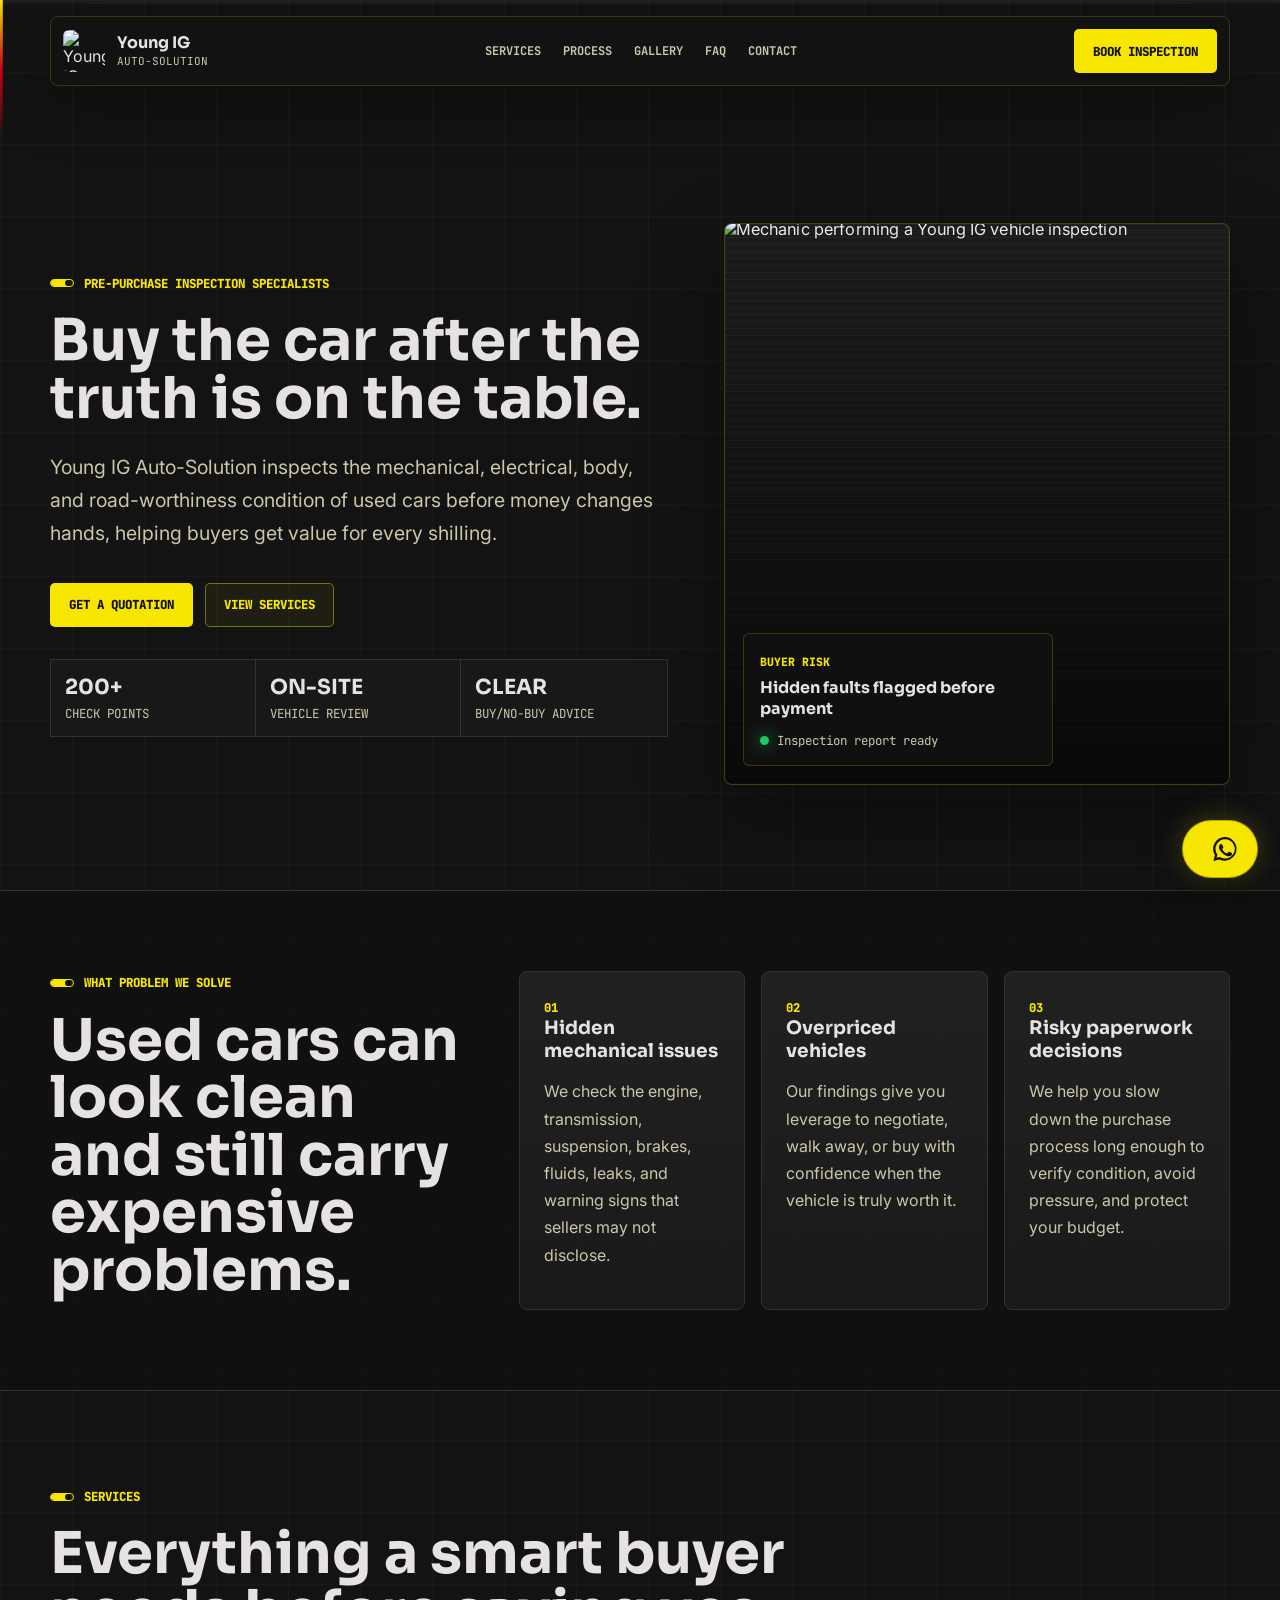
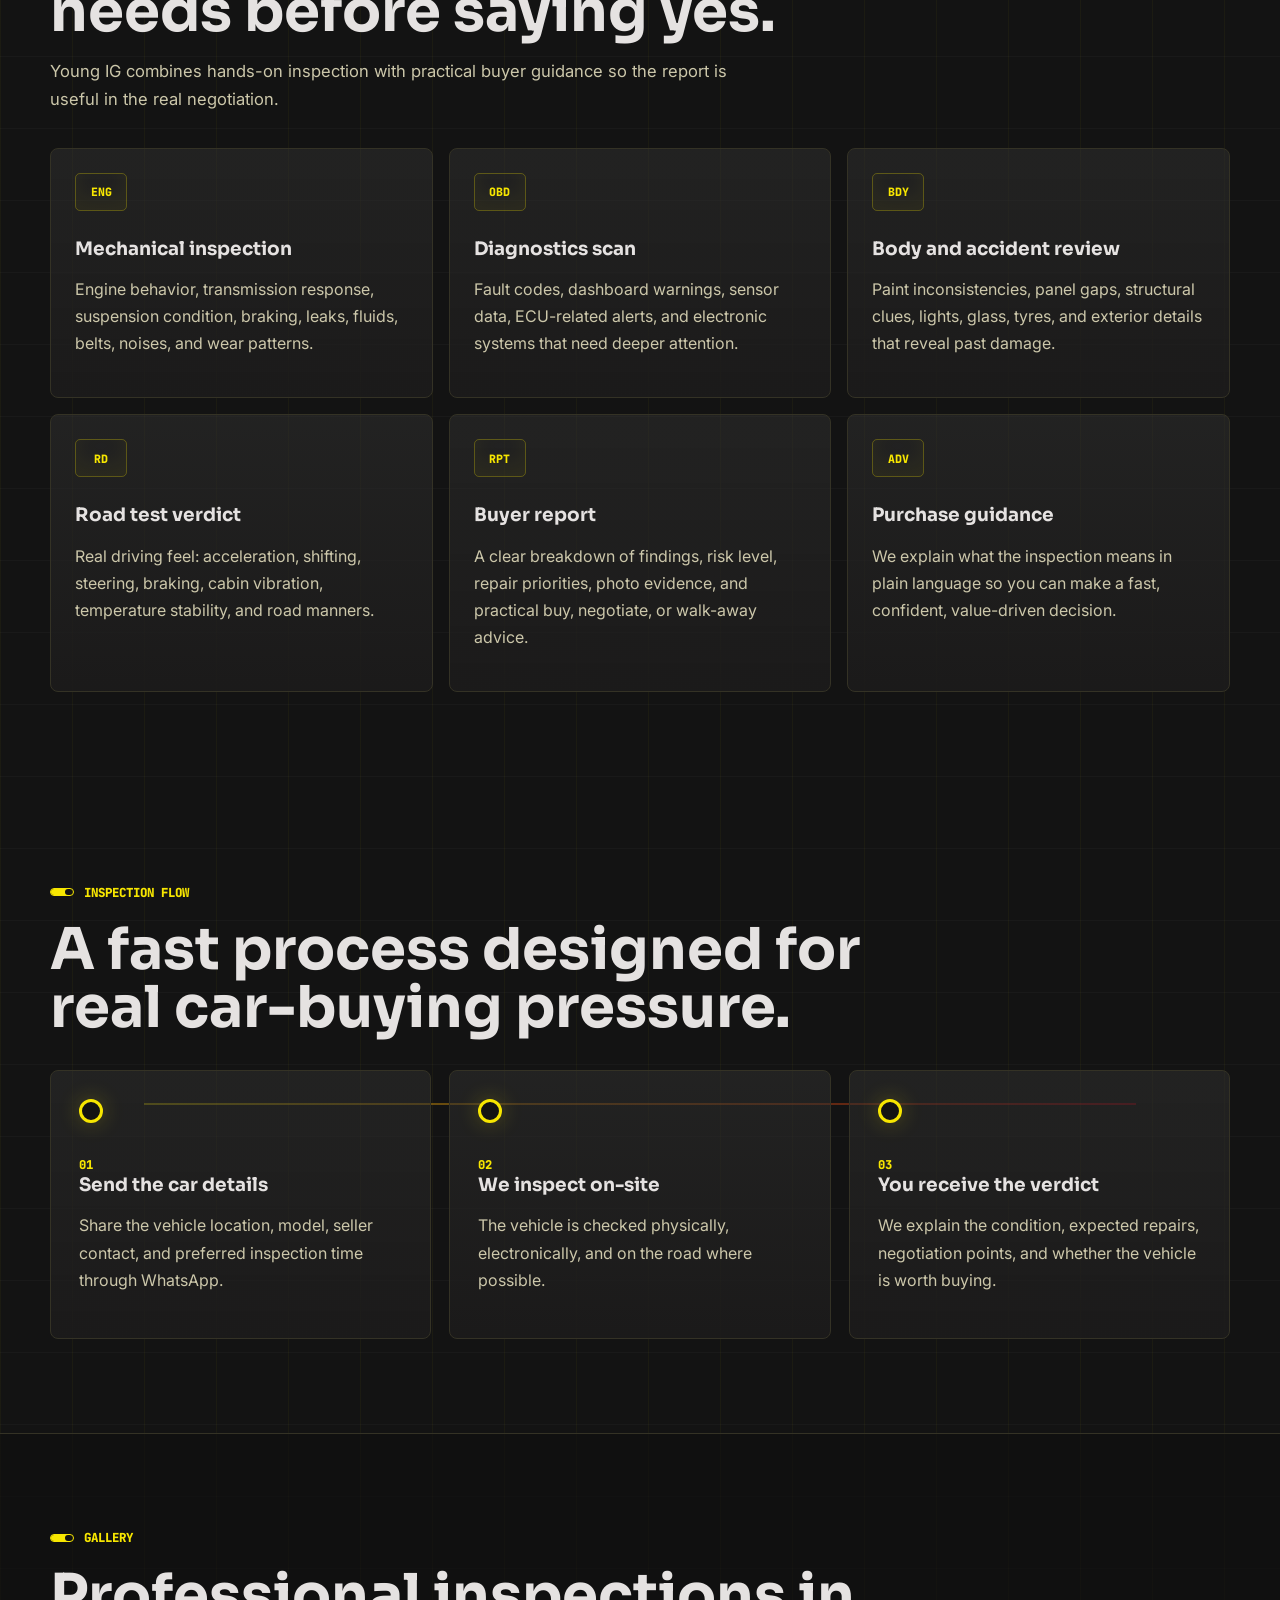
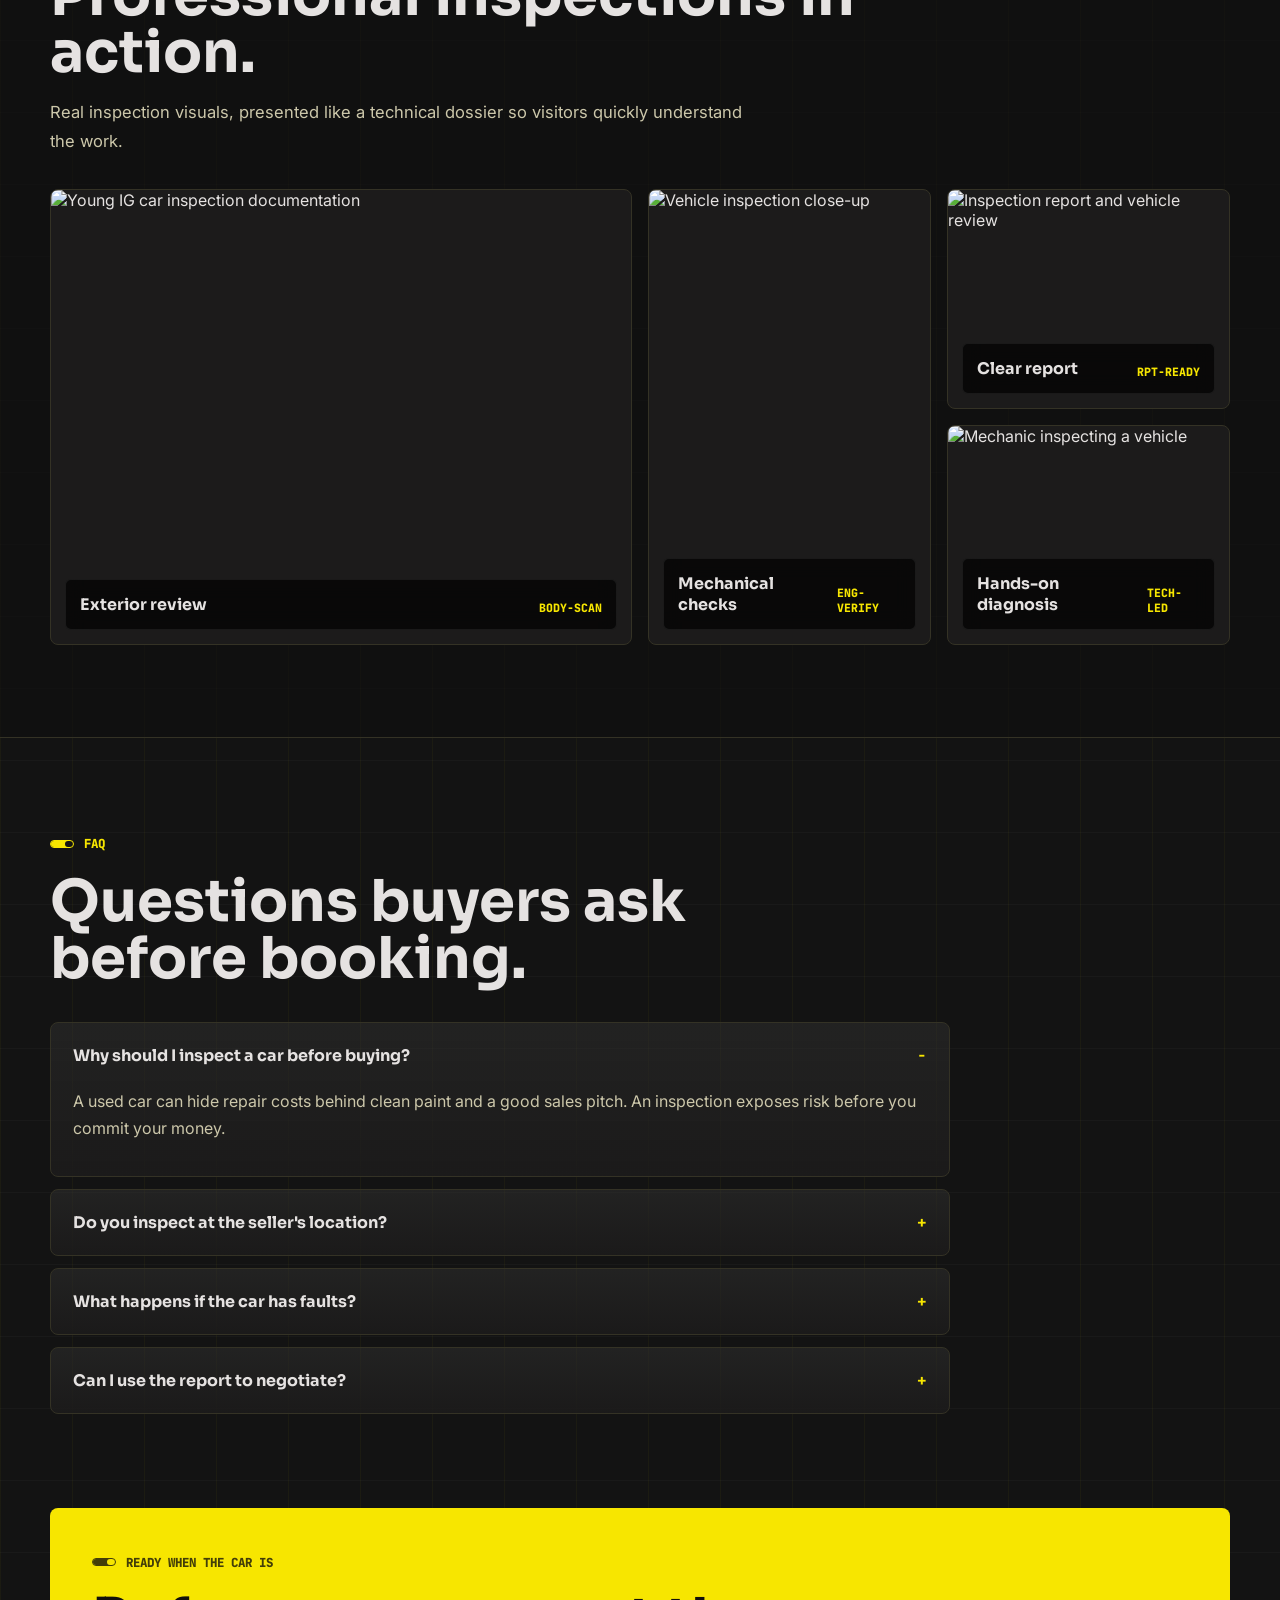
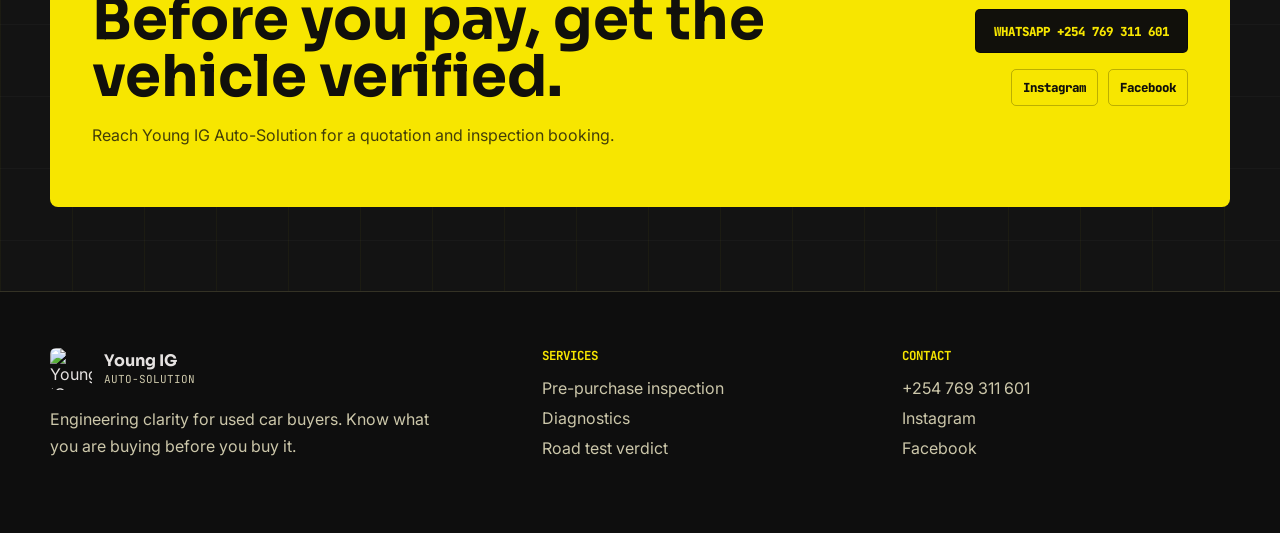
==== index.html @ 5cba0844 "feat: integrate official logo, clean up hero section, and refine scroll car animation" ====
<!DOCTYPE html>
<html lang="en">
<head>
  <meta charset="UTF-8">
  <meta name="viewport" content="width=device-width, initial-scale=1.0">
  <link rel="icon" type="image/png" href="media/Logo.png">
  <title>Young IG Auto-Solution | Car Pre-Purchase Inspection in Kenya</title>
  <meta name="description" content="Young IG Auto-Solution helps used car buyers avoid costly mistakes through expert pre-purchase inspection, diagnostics, road tests, body checks, and clear buying reports.">
  <meta name="keywords" content="car pre-purchase inspection Kenya, used car inspection Nairobi, Young IG Auto-Solution, vehicle inspection, car diagnostics Kenya">
  <meta property="og:title" content="Young IG Auto-Solution">
  <meta property="og:description" content="Know the real condition of a car before you pay. Expert pre-purchase inspections, diagnostics, road tests, and buying reports.">
  <meta property="og:type" content="website">
  <meta property="og:image" content="media/Mech_.jpg">
  <link rel="preconnect" href="https://fonts.googleapis.com">
  <link rel="preconnect" href="https://fonts.gstatic.com" crossorigin>
  <link href="https://fonts.googleapis.com/css2?family=Inter:wght@400;500;600;700&family=JetBrains+Mono:wght@500;700&family=Sora:wght@600;700;800&display=swap" rel="stylesheet">
  <link rel="stylesheet" href="styles.css">
</head>
<body>
  <div class="ignition-line" aria-hidden="true"></div>
  <div class="speed-progress" aria-hidden="true"><span></span></div>
  <div class="scroll-car" aria-hidden="true">
    <svg xmlns="http://www.w3.org/2000/svg" viewBox="0 0 640 512" width="70" height="50" fill="var(--yellow)">
      <path d="M280 48L110.1 161.2C98.4 169 91.1 182.2 88.5 196.4L73.1 280H32c-17.7 0-32 14.3-32 32v64c0 17.7 14.3 32 32 32h16.5c10.4 44.8 51 78.4 99.5 78.4s89.1-33.6 99.5-78.4H424.5c10.4 44.8 51 78.4 99.5 78.4s89.1-33.6 99.5-78.4H608c17.7 0 32-14.3 32-32v-64c0-44.2-35.8-80-80-80H560.8c-9.1-40.4-44-72.2-86.8-77.9l-58.6-29.3C386 117.7 348 104.9 308.2 104.9L280 48zm-8 416c-26.5 0-48-21.5-48-48s21.5-48 48-48 48 21.5 48 48-21.5 48-48 48zm256 0c-26.5 0-48-21.5-48-48s21.5-48 48-48 48 21.5 48 48-21.5 48-48 48zm-413.5-240l14.6-79.3c1.3-7.1 5-13.7 10.8-17.6L240 76.8l20.4 40.8c-28.5 6.7-55.6 18.5-80.4 34.6L114.5 224H88l26.5-144zM320 288H152l19.5-106.1c25.4-15.6 54.1-26.6 84.1-31.9H320v138z"/>
    </svg>
  </div>

  <header class="site-header" data-reveal>
    <a class="brand" href="#home" aria-label="Young IG Auto-Solution home">
      <img src="media/Logo.png" alt="Young IG Logo" class="brand-logo">
      <span>
        <strong>Young IG</strong>
        <small>Auto-Solution</small>
      </span>
    </a>
    <button class="nav-toggle" type="button" aria-label="Open navigation" aria-expanded="false">
      <span></span><span></span><span></span>
    </button>
    <nav class="nav-links" aria-label="Primary navigation">
      <a href="#services">Services</a>
      <a href="#process">Process</a>
      <a href="#gallery">Gallery</a>
      <a href="#faq">FAQ</a>
      <a href="#contact">Contact</a>
    </nav>
    <a class="header-cta" href="https://wa.me/254769311601?text=Hello%20Young%20IG%20Auto-Solution%2C%20I%20would%20like%20a%20quotation%20for%20a%20car%20pre-purchase%20inspection." target="_blank" rel="noopener">Book Inspection</a>
  </header>

  <main id="home">
    <section class="hero section-shell">
      <div class="hero-copy" data-reveal>
        <p class="eyebrow"><span></span> Pre-purchase inspection specialists</p>
        <h2>Buy the car after the truth is on the table.</h2>
        <p class="hero-lede">Young IG Auto-Solution inspects the mechanical, electrical, body, and road-worthiness condition of used cars before money changes hands, helping buyers get value for every shilling.</p>
        <div class="hero-actions">
          <a class="btn btn-primary" href="https://wa.me/254769311601?text=Hello%20Young%20IG%20Auto-Solution%2C%20I%20would%20like%20a%20quotation%20for%20a%20car%20pre-purchase%20inspection." target="_blank" rel="noopener">Get a Quotation</a>
          <a class="btn btn-ghost" href="#services">View Services</a>
        </div>
        <div class="trust-strip" aria-label="Inspection highlights">
          <span><b>200+</b> check points</span>
          <span><b>On-site</b> vehicle review</span>
          <span><b>Clear</b> buy/no-buy advice</span>
        </div>
      </div>

      <div class="hero-dashboard" data-reveal>
        <img src="media/Mech_.jpg" alt="Mechanic performing a Young IG vehicle inspection">
        <div class="scan-card scan-card-bottom">
          <small>BUYER RISK</small>
          <strong>Hidden faults flagged before payment</strong>
          <div class="status-row"><i></i><span>Inspection report ready</span></div>
        </div>
      </div>
    </section>

    <section class="problem-band" aria-label="Problems solved">
      <div class="section-shell problem-grid">
        <div data-reveal>
          <p class="eyebrow"><span></span> What problem we solve</p>
          <h2>Used cars can look clean and still carry expensive problems.</h2>
        </div>
        <div class="problem-cards">
          <article data-reveal>
            <span>01</span>
            <h3>Hidden mechanical issues</h3>
            <p>We check the engine, transmission, suspension, brakes, fluids, leaks, and warning signs that sellers may not disclose.</p>
          </article>
          <article data-reveal>
            <span>02</span>
            <h3>Overpriced vehicles</h3>
            <p>Our findings give you leverage to negotiate, walk away, or buy with confidence when the vehicle is truly worth it.</p>
          </article>
          <article data-reveal>
            <span>03</span>
            <h3>Risky paperwork decisions</h3>
            <p>We help you slow down the purchase process long enough to verify condition, avoid pressure, and protect your budget.</p>
          </article>
        </div>
      </div>
    </section>

    <section id="services" class="section-shell services">
      <div class="section-heading" data-reveal>
        <p class="eyebrow"><span></span> Services</p>
        <h2>Everything a smart buyer needs before saying yes.</h2>
        <p>Young IG combines hands-on inspection with practical buyer guidance so the report is useful in the real negotiation.</p>
      </div>
      <div class="service-grid">
        <article class="service-card" data-reveal>
          <div class="icon">ENG</div>
          <h3>Mechanical inspection</h3>
          <p>Engine behavior, transmission response, suspension condition, braking, leaks, fluids, belts, noises, and wear patterns.</p>
        </article>
        <article class="service-card" data-reveal>
          <div class="icon">OBD</div>
          <h3>Diagnostics scan</h3>
          <p>Fault codes, dashboard warnings, sensor data, ECU-related alerts, and electronic systems that need deeper attention.</p>
        </article>
        <article class="service-card" data-reveal>
          <div class="icon">BDY</div>
          <h3>Body and accident review</h3>
          <p>Paint inconsistencies, panel gaps, structural clues, lights, glass, tyres, and exterior details that reveal past damage.</p>
        </article>
        <article class="service-card" data-reveal>
          <div class="icon">RD</div>
          <h3>Road test verdict</h3>
          <p>Real driving feel: acceleration, shifting, steering, braking, cabin vibration, temperature stability, and road manners.</p>
        </article>
        <article class="service-card" data-reveal>
          <div class="icon">RPT</div>
          <h3>Buyer report</h3>
          <p>A clear breakdown of findings, risk level, repair priorities, photo evidence, and practical buy, negotiate, or walk-away advice.</p>
        </article>
        <article class="service-card" data-reveal>
          <div class="icon">ADV</div>
          <h3>Purchase guidance</h3>
          <p>We explain what the inspection means in plain language so you can make a fast, confident, value-driven decision.</p>
        </article>
      </div>
    </section>

    <section id="process" class="section-shell process">
      <div class="section-heading" data-reveal>
        <p class="eyebrow"><span></span> Inspection flow</p>
        <h2>A fast process designed for real car-buying pressure.</h2>
      </div>
      <div class="timeline">
        <article data-reveal>
          <span>01</span>
          <h3>Send the car details</h3>
          <p>Share the vehicle location, model, seller contact, and preferred inspection time through WhatsApp.</p>
        </article>
        <article data-reveal>
          <span>02</span>
          <h3>We inspect on-site</h3>
          <p>The vehicle is checked physically, electronically, and on the road where possible.</p>
        </article>
        <article data-reveal>
          <span>03</span>
          <h3>You receive the verdict</h3>
          <p>We explain the condition, expected repairs, negotiation points, and whether the vehicle is worth buying.</p>
        </article>
      </div>
    </section>

    <section id="gallery" class="gallery-section">
      <div class="section-shell">
        <div class="section-heading" data-reveal>
          <p class="eyebrow"><span></span> Gallery</p>
          <h2>Professional inspections in action.</h2>
          <p>Real inspection visuals, presented like a technical dossier so visitors quickly understand the work.</p>
        </div>
        <div class="gallery-grid">
          <figure class="gallery-item large" data-reveal>
            <img src="media/Screenshot 2026-07-08 121941.png" alt="Young IG car inspection documentation">
            <figcaption><b>Exterior review</b><span>BODY-SCAN</span></figcaption>
          </figure>
          <figure class="gallery-item tall" data-reveal>
            <img src="media/Screenshot 2026-07-08 122027.png" alt="Vehicle inspection close-up">
            <figcaption><b>Mechanical checks</b><span>ENG-VERIFY</span></figcaption>
          </figure>
          <figure class="gallery-item" data-reveal>
            <img src="media/Screenshot 2026-07-08 122105.png" alt="Inspection report and vehicle review">
            <figcaption><b>Clear report</b><span>RPT-READY</span></figcaption>
          </figure>
          <figure class="gallery-item" data-reveal>
            <img src="media/Mech_.jpg" alt="Mechanic inspecting a vehicle">
            <figcaption><b>Hands-on diagnosis</b><span>TECH-LED</span></figcaption>
          </figure>
        </div>
      </div>
    </section>

    <section id="faq" class="section-shell faq-section">
      <div class="section-heading" data-reveal>
        <p class="eyebrow"><span></span> FAQ</p>
        <h2>Questions buyers ask before booking.</h2>
      </div>
      <div class="faq-list" data-reveal>
        <details open>
          <summary>Why should I inspect a car before buying?</summary>
          <p>A used car can hide repair costs behind clean paint and a good sales pitch. An inspection exposes risk before you commit your money.</p>
        </details>
        <details>
          <summary>Do you inspect at the seller's location?</summary>
          <p>Yes. Share the vehicle location and timing through WhatsApp, and Young IG will guide you on availability and quotation.</p>
        </details>
        <details>
          <summary>What happens if the car has faults?</summary>
          <p>You receive a clear explanation of the faults, likely impact, repair priority, and whether to negotiate, pause, or walk away.</p>
        </details>
        <details>
          <summary>Can I use the report to negotiate?</summary>
          <p>Yes. The inspection findings help you discuss price from evidence instead of guesswork.</p>
        </details>
      </div>
    </section>

    <section id="contact" class="cta-panel section-shell" data-reveal>
      <div>
        <p class="eyebrow dark"><span></span> Ready when the car is</p>
        <h2>Before you pay, get the vehicle verified.</h2>
        <p>Reach Young IG Auto-Solution for a quotation and inspection booking.</p>
      </div>
      <div class="cta-actions">
        <a class="btn btn-dark" href="https://wa.me/254769311601?text=Hello%20Young%20IG%20Auto-Solution%2C%20I%20would%20like%20a%20quotation%20for%20a%20car%20pre-purchase%20inspection." target="_blank" rel="noopener">WhatsApp +254 769 311 601</a>
        <div class="socials" aria-label="Social media links">
          <a href="https://www.instagram.com/wahome_i/" target="_blank" rel="noopener">Instagram</a>
          <a href="https://www.facebook.com/ian.wahome.58" target="_blank" rel="noopener">Facebook</a>
        </div>
      </div>
    </section>
  </main>

  <footer class="site-footer">
    <div class="section-shell footer-grid">
      <div>
        <a class="brand" href="#home">
          <img src="media/Logo.png" alt="Young IG Logo" class="brand-logo">
          <span><strong>Young IG</strong><small>Auto-Solution</small></span>
        </a>
        <p>Engineering clarity for used car buyers. Know what you are buying before you buy it.</p>
      </div>
      <div>
        <h3>Services</h3>
        <a href="#services">Pre-purchase inspection</a>
        <a href="#services">Diagnostics</a>
        <a href="#services">Road test verdict</a>
      </div>
      <div>
        <h3>Contact</h3>
        <a href="https://wa.me/254769311601" target="_blank" rel="noopener">+254 769 311 601</a>
        <a href="https://www.instagram.com/wahome_i/" target="_blank" rel="noopener">Instagram</a>
        <a href="https://www.facebook.com/ian.wahome.58" target="_blank" rel="noopener">Facebook</a>
      </div>
    </div>
  </footer>

  <a class="whatsapp-float" href="https://wa.me/254769311601?text=Hello%20Young%20IG%20Auto-Solution%2C%20I%20would%20like%20a%20quotation%20for%20a%20car%20pre-purchase%20inspection." target="_blank" rel="noopener" aria-label="Contact Young IG on WhatsApp for a quotation">
    <span>Contact for a Quotation</span>
    <svg viewBox="0 0 32 32" aria-hidden="true">
      <path d="M16.04 3.2A12.65 12.65 0 0 0 5.23 22.4L3.6 28.8l6.56-1.56A12.65 12.65 0 1 0 16.04 3.2Zm0 2.35a10.3 10.3 0 0 1 8.78 15.68 10.3 10.3 0 0 1-13.8 3.58l-.47-.28-3.55.84.88-3.43-.31-.5A10.3 10.3 0 0 1 16.04 5.55Zm-4.4 5.34c-.23 0-.6.08-.91.43-.31.34-1.2 1.17-1.2 2.84 0 1.68 1.23 3.3 1.4 3.53.17.23 2.38 3.82 5.86 5.2 2.9 1.15 3.49.92 4.12.86.63-.06 2.03-.83 2.32-1.63.29-.8.29-1.49.2-1.63-.08-.14-.31-.23-.66-.4-.34-.18-2.03-1-2.34-1.12-.31-.11-.54-.17-.77.18-.23.34-.89 1.11-1.09 1.34-.2.23-.4.26-.74.09-.34-.18-1.45-.53-2.76-1.7-1.02-.9-1.71-2.03-1.91-2.37-.2-.35-.02-.54.15-.71.16-.15.34-.4.52-.6.17-.2.23-.34.34-.57.12-.23.06-.43-.03-.6-.09-.18-.77-1.86-1.06-2.55-.28-.67-.56-.58-.77-.59h-.67Z"/>
    </svg>
  </a>

  <script src="script.js"></script>
</body>
</html>
---- styles.css ----
:root {
  --bg: #131313;
  --panel: #1c1b1b;
  --panel-high: #242424;
  --panel-top: #353534;
  --text: #e5e2e1;
  --muted: #ccc7aa;
  --faint: #969177;
  --line: #343225;
  --yellow: #f7e600;
  --yellow-deep: #d9c900;
  --red: #ce0217;
  --green: #22c55e;
  --black: #11100b;
  --radius: 8px;
  --max: 1180px;
}

* {
  box-sizing: border-box;
}

html {
  scroll-behavior: smooth;
}

body {
  margin: 0;
  background:
    linear-gradient(90deg, rgba(247, 230, 0, 0.04) 1px, transparent 1px),
    linear-gradient(rgba(255, 255, 255, 0.025) 1px, transparent 1px),
    var(--bg);
  background-size: 72px 72px;
  color: var(--text);
  font-family: Inter, system-ui, -apple-system, BlinkMacSystemFont, "Segoe UI", sans-serif;
  overflow-x: hidden;
}

body.nav-open {
  overflow: hidden;
}

img {
  display: block;
  width: 100%;
}

a {
  color: inherit;
  text-decoration: none;
}

button,
a {
  -webkit-tap-highlight-color: transparent;
}

.ignition-line {
  position: fixed;
  inset: 0 auto 0 0;
  width: 3px;
  background: linear-gradient(var(--yellow), var(--red), transparent 85%);
  transform-origin: top;
  transform: scaleY(0);
  z-index: 80;
  pointer-events: none;
}

.speed-progress {
  position: fixed;
  top: 0;
  left: 0;
  right: 0;
  height: 4px;
  background: rgba(255, 255, 255, 0.04);
  z-index: 120;
}

.speed-progress span {
  display: block;
  width: 0%;
  height: 100%;
  background: linear-gradient(90deg, var(--yellow), #ffffff, var(--red));
  box-shadow: 0 0 18px rgba(247, 230, 0, 0.45);
}

.scroll-car {
  position: fixed;
  top: 4px;
  left: 0;
  z-index: 125;
  pointer-events: none;
  opacity: 0;
  transition: opacity 300ms ease;
  filter: drop-shadow(0 0 12px rgba(247, 230, 0, 0.4));
  will-change: transform;
}

.scroll-car svg {
  display: block;
  transform: scaleX(-1);
  width: 42px;
  height: 30px;
}

.section-shell {
  width: min(var(--max), calc(100% - 32px));
  margin: 0 auto;
}

.site-header {
  position: sticky;
  top: 16px;
  z-index: 100;
  width: min(var(--max), calc(100% - 32px));
  margin: 16px auto 0;
  display: grid;
  grid-template-columns: auto 1fr auto;
  align-items: center;
  gap: 24px;
  padding: 12px;
  border: 1px solid rgba(247, 230, 0, 0.16);
  border-radius: var(--radius);
  background: rgba(19, 19, 19, 0.78);
  backdrop-filter: blur(18px);
  box-shadow: 0 18px 60px rgba(0, 0, 0, 0.32);
}

.brand {
  display: inline-flex;
  align-items: center;
  gap: 12px;
  min-width: 0;
}

.brand-logo {
  display: block;
  width: 42px;
  height: 42px;
  object-fit: contain;
  border-radius: 6px;
}

.brand strong,
.brand small {
  display: block;
  line-height: 1;
}

.brand strong {
  font-family: Sora, sans-serif;
  font-size: 1rem;
}

.brand small {
  margin-top: 5px;
  color: var(--muted);
  font-family: "JetBrains Mono", monospace;
  font-size: 0.69rem;
  text-transform: uppercase;
}

.nav-links {
  justify-self: center;
  display: flex;
  align-items: center;
  gap: 22px;
  color: var(--muted);
  font-family: "JetBrains Mono", monospace;
  font-size: 0.75rem;
  font-weight: 700;
  text-transform: uppercase;
}

.nav-links a {
  position: relative;
  padding: 8px 0;
}

.nav-links a::after {
  content: "";
  position: absolute;
  right: 0;
  bottom: 0;
  left: 0;
  height: 2px;
  background: var(--yellow);
  transform: scaleX(0);
  transform-origin: left;
  transition: transform 220ms ease;
}

.nav-links a:hover,
.nav-links a.active {
  color: var(--yellow);
}

.nav-links a:hover::after,
.nav-links a.active::after {
  transform: scaleX(1);
}

.header-cta,
.btn {
  display: inline-flex;
  align-items: center;
  justify-content: center;
  min-height: 44px;
  border-radius: 5px;
  border: 1px solid transparent;
  padding: 12px 18px;
  font-family: "JetBrains Mono", monospace;
  font-size: 0.78rem;
  font-weight: 800;
  text-transform: uppercase;
  transition: transform 180ms ease, filter 180ms ease, border-color 180ms ease, background 180ms ease;
}

.header-cta,
.btn-primary {
  background: var(--yellow);
  color: var(--black);
}

.btn-ghost {
  border-color: rgba(247, 230, 0, 0.42);
  color: var(--yellow);
  background: rgba(247, 230, 0, 0.05);
}

.btn-dark {
  background: var(--black);
  color: var(--yellow);
  border-color: rgba(0, 0, 0, 0.4);
}

.header-cta:hover,
.btn:hover {
  transform: translateY(-2px);
  filter: brightness(1.08);
}

.nav-toggle {
  display: none;
  width: 44px;
  height: 44px;
  border: 1px solid rgba(247, 230, 0, 0.2);
  border-radius: 5px;
  background: rgba(255, 255, 255, 0.03);
  color: var(--text);
}

.nav-toggle span {
  display: block;
  width: 18px;
  height: 2px;
  margin: 4px auto;
  background: var(--yellow);
}

.hero {
  display: grid;
  grid-template-columns: minmax(0, 1fr) minmax(340px, 0.82fr);
  gap: 56px;
  align-items: center;
  min-height: calc(100vh - 96px);
  padding: 80px 0 48px;
}

.eyebrow {
  display: inline-flex;
  align-items: center;
  gap: 10px;
  margin: 0 0 18px;
  color: var(--yellow);
  font-family: "JetBrains Mono", monospace;
  font-size: 0.78rem;
  font-weight: 800;
  text-transform: uppercase;
}

.eyebrow span {
  width: 24px;
  height: 8px;
  border: 1px solid currentColor;
  border-radius: 999px;
  box-shadow: inset 14px 0 0 currentColor;
}

.eyebrow.dark {
  color: var(--black);
}

h1,
h2,
h3 {
  margin: 0;
  font-family: Sora, sans-serif;
  letter-spacing: 0;
}

h1 {
  max-width: 850px;
  font-size: clamp(3rem, 8vw, 6.8rem);
  line-height: 0.92;
  text-transform: uppercase;
}

h2 {
  font-size: clamp(2rem, 4.5vw, 4.4rem);
  line-height: 1;
}

h3 {
  font-size: 1.16rem;
  line-height: 1.25;
}

p {
  color: var(--muted);
  line-height: 1.7;
}

.hero-lede {
  max-width: 680px;
  margin: 24px 0 0;
  font-size: clamp(1.02rem, 2vw, 1.22rem);
}

.hero-actions {
  display: flex;
  flex-wrap: wrap;
  gap: 12px;
  margin: 32px 0;
}

.trust-strip {
  display: grid;
  grid-template-columns: repeat(3, minmax(0, 1fr));
  max-width: 760px;
  border: 1px solid var(--line);
  background: rgba(28, 27, 27, 0.65);
}

.trust-strip span {
  min-height: 74px;
  padding: 14px;
  border-right: 1px solid var(--line);
  color: var(--muted);
  font-family: "JetBrains Mono", monospace;
  font-size: 0.78rem;
  text-transform: uppercase;
}

.trust-strip span:last-child {
  border-right: 0;
}

.trust-strip b {
  display: block;
  margin-bottom: 5px;
  color: var(--text);
  font-family: Sora, sans-serif;
  font-size: 1.3rem;
}

.hero-dashboard {
  position: relative;
  min-height: 560px;
  border: 1px solid rgba(247, 230, 0, 0.18);
  border-radius: var(--radius);
  overflow: hidden;
  background: var(--panel);
  box-shadow: inset 0 0 0 1px rgba(255, 255, 255, 0.03), 0 30px 80px rgba(0, 0, 0, 0.38);
}

.hero-dashboard::before {
  content: "";
  position: absolute;
  inset: 0;
  background:
    linear-gradient(180deg, transparent, rgba(0, 0, 0, 0.7)),
    repeating-linear-gradient(0deg, rgba(255, 255, 255, 0.04) 0 1px, transparent 1px 7px);
  pointer-events: none;
  z-index: 1;
}

.hero-dashboard img {
  height: 100%;
  min-height: 560px;
  object-fit: cover;
  filter: saturate(0.92) contrast(1.08);
  transform: scale(1.02);
}

.scan-card {
  position: absolute;
  z-index: 2;
  width: min(310px, calc(100% - 32px));
  padding: 16px;
  border: 1px solid rgba(247, 230, 0, 0.18);
  border-radius: 6px;
  background: rgba(19, 19, 19, 0.78);
  backdrop-filter: blur(14px);
}

.scan-card-top {
  top: 18px;
  right: 18px;
}

.scan-card-bottom {
  left: 18px;
  bottom: 18px;
}

.scan-card small,
.gallery-item span {
  color: var(--yellow);
  font-family: "JetBrains Mono", monospace;
  font-size: 0.72rem;
  font-weight: 800;
  text-transform: uppercase;
}

.scan-card strong {
  display: block;
  margin-top: 8px;
  font-family: Sora, sans-serif;
  line-height: 1.3;
}

.gauge {
  height: 9px;
  margin-top: 14px;
  border-radius: 999px;
  background: rgba(255, 255, 255, 0.1);
  overflow: hidden;
}

.gauge span {
  display: block;
  width: var(--score);
  height: 100%;
  border-radius: inherit;
  background: linear-gradient(90deg, var(--green), var(--yellow));
  box-shadow: 0 0 18px rgba(247, 230, 0, 0.45);
}

.status-row {
  display: flex;
  align-items: center;
  gap: 8px;
  margin-top: 12px;
  color: var(--muted);
  font-family: "JetBrains Mono", monospace;
  font-size: 0.78rem;
}

.status-row i {
  width: 9px;
  height: 9px;
  border-radius: 50%;
  background: var(--green);
  box-shadow: 0 0 16px var(--green);
}

.problem-band,
.gallery-section {
  border-block: 1px solid var(--line);
  background: rgba(14, 14, 14, 0.58);
}

.problem-grid {
  display: grid;
  grid-template-columns: 0.75fr 1.25fr;
  gap: 42px;
  padding: 80px 0;
}

.problem-cards,
.service-grid {
  display: grid;
  grid-template-columns: repeat(3, minmax(0, 1fr));
  gap: 16px;
}

.problem-cards article,
.service-card,
.timeline article,
.faq-list details {
  border: 1px solid var(--line);
  border-radius: var(--radius);
  background: linear-gradient(180deg, rgba(53, 53, 52, 0.45), rgba(28, 27, 27, 0.86));
}

.problem-cards article,
.service-card {
  padding: 24px;
  transition: transform 220ms ease, border-color 220ms ease, box-shadow 220ms ease;
}

.problem-cards article:hover,
.service-card:hover {
  transform: translateY(-5px);
  border-color: rgba(247, 230, 0, 0.4);
  box-shadow: 0 0 34px rgba(247, 230, 0, 0.06);
}

.problem-cards span,
.timeline span {
  color: var(--yellow);
  font-family: "JetBrains Mono", monospace;
  font-size: 0.76rem;
  font-weight: 800;
}

.services,
.process,
.faq-section {
  padding: 94px 0;
}

.section-heading {
  max-width: 820px;
  margin-bottom: 34px;
}

.section-heading p:not(.eyebrow) {
  max-width: 700px;
  font-size: 1.04rem;
}

.icon {
  display: inline-grid;
  place-items: center;
  width: 52px;
  height: 38px;
  margin-bottom: 26px;
  border: 1px solid rgba(247, 230, 0, 0.28);
  border-radius: 5px;
  color: var(--yellow);
  font-family: "JetBrains Mono", monospace;
  font-size: 0.72rem;
  font-weight: 800;
  box-shadow: inset 0 -12px 20px rgba(247, 230, 0, 0.05);
}

.timeline {
  position: relative;
  display: grid;
  grid-template-columns: repeat(3, 1fr);
  gap: 18px;
}

.timeline::before {
  content: "";
  position: absolute;
  top: 33px;
  right: 8%;
  left: 8%;
  height: 2px;
  background: linear-gradient(90deg, var(--yellow), var(--red));
  opacity: 0.4;
}

.timeline article {
  position: relative;
  padding: 28px;
}

.timeline article::before {
  content: "";
  display: block;
  width: 18px;
  height: 18px;
  margin-bottom: 30px;
  border: 3px solid var(--yellow);
  border-radius: 50%;
  background: var(--bg);
  box-shadow: 0 0 22px rgba(247, 230, 0, 0.24);
}

.gallery-section {
  padding: 92px 0;
}

.gallery-grid {
  display: grid;
  grid-template-columns: repeat(4, 1fr);
  grid-auto-rows: 220px;
  gap: 16px;
}

.gallery-item {
  position: relative;
  margin: 0;
  border: 1px solid var(--line);
  border-radius: var(--radius);
  overflow: hidden;
  background: var(--panel);
}

.gallery-item.large {
  grid-column: span 2;
  grid-row: span 2;
}

.gallery-item.tall {
  grid-row: span 2;
}

.gallery-item img {
  height: 100%;
  object-fit: cover;
  transition: transform 600ms ease, filter 600ms ease;
}

.gallery-item:hover img {
  transform: scale(1.07);
  filter: saturate(1.08) contrast(1.08);
}

.gallery-item figcaption {
  position: absolute;
  right: 14px;
  bottom: 14px;
  left: 14px;
  display: flex;
  align-items: end;
  justify-content: space-between;
  gap: 14px;
  padding: 14px;
  border: 1px solid rgba(255, 255, 255, 0.07);
  border-radius: 6px;
  background: rgba(0, 0, 0, 0.68);
  backdrop-filter: blur(10px);
}

.gallery-item b {
  font-family: Sora, sans-serif;
}

.faq-list {
  display: grid;
  gap: 12px;
  max-width: 900px;
}

.faq-list details {
  padding: 0 22px;
}

.faq-list summary {
  cursor: pointer;
  padding: 22px 0;
  color: var(--text);
  font-family: Sora, sans-serif;
  font-weight: 700;
  list-style: none;
}

.faq-list summary::-webkit-details-marker {
  display: none;
}

.faq-list summary::after {
  content: "+";
  float: right;
  color: var(--yellow);
  font-family: "JetBrains Mono", monospace;
}

.faq-list details[open] summary::after {
  content: "-";
}

.faq-list p {
  margin-top: 0;
  padding-bottom: 18px;
}

.cta-panel {
  display: grid;
  grid-template-columns: 1fr auto;
  gap: 32px;
  align-items: center;
  margin-bottom: 84px;
  padding: 42px;
  border-radius: var(--radius);
  background: var(--yellow);
  color: var(--black);
}

.cta-panel h2,
.cta-panel p {
  color: var(--black);
}

.cta-panel p {
  max-width: 650px;
  opacity: 0.78;
}

.cta-actions {
  display: grid;
  gap: 16px;
  justify-items: end;
}

.socials {
  display: flex;
  flex-wrap: wrap;
  gap: 10px;
}

.socials a {
  padding: 9px 11px;
  border: 1px solid rgba(0, 0, 0, 0.24);
  border-radius: 5px;
  color: var(--black);
  font-family: "JetBrains Mono", monospace;
  font-size: 0.78rem;
  font-weight: 800;
}

.site-footer {
  padding: 56px 0;
  border-top: 1px solid var(--line);
  background: #0e0e0e;
}

.footer-grid {
  display: grid;
  grid-template-columns: 1.4fr 1fr 1fr;
  gap: 32px;
}

.footer-grid p {
  max-width: 390px;
}

.footer-grid h3 {
  margin-bottom: 14px;
  color: var(--yellow);
  font-family: "JetBrains Mono", monospace;
  font-size: 0.78rem;
  text-transform: uppercase;
}

.footer-grid a:not(.brand) {
  display: block;
  margin: 10px 0;
  color: var(--muted);
}

.whatsapp-float {
  position: fixed;
  right: 22px;
  bottom: 22px;
  z-index: 130;
  display: inline-flex;
  align-items: center;
  justify-content: center;
  gap: 10px;
  height: 58px;
  min-width: 58px;
  padding: 0 17px;
  border: 1px solid rgba(0, 0, 0, 0.26);
  border-radius: 999px;
  background: var(--yellow);
  color: var(--black);
  box-shadow: 0 14px 44px rgba(0, 0, 0, 0.36), 0 0 26px rgba(247, 230, 0, 0.24);
  transition: transform 180ms ease, filter 180ms ease;
}

.whatsapp-float span {
  max-width: 0;
  overflow: hidden;
  white-space: nowrap;
  font-family: "JetBrains Mono", monospace;
  font-size: 0.78rem;
  font-weight: 800;
  text-transform: uppercase;
  transition: max-width 240ms ease;
}

.whatsapp-float svg {
  width: 30px;
  height: 30px;
  fill: currentColor;
  flex: 0 0 auto;
}

.whatsapp-float:hover {
  transform: translateY(-3px) scale(1.02);
  filter: brightness(1.05);
}

.whatsapp-float:hover span {
  max-width: 230px;
}

[data-reveal] {
  opacity: 0;
  transform: translateY(24px);
  transition: opacity 650ms ease, transform 650ms ease;
}

[data-reveal].is-visible {
  opacity: 1;
  transform: translateY(0);
}

@media (prefers-reduced-motion: reduce) {
  *,
  *::before,
  *::after {
    scroll-behavior: auto !important;
    transition-duration: 0.01ms !important;
    animation-duration: 0.01ms !important;
  }
}

@media (max-width: 980px) {
  .site-header {
    grid-template-columns: auto auto;
    justify-content: space-between;
  }

  .nav-toggle {
    display: block;
  }

  .header-cta {
    display: none;
  }

  .nav-links {
    position: fixed;
    top: 82px;
    right: 16px;
    left: 16px;
    display: grid;
    gap: 0;
    padding: 10px;
    border: 1px solid rgba(247, 230, 0, 0.2);
    border-radius: var(--radius);
    background: rgba(14, 14, 14, 0.97);
    opacity: 0;
    pointer-events: none;
    transform: translateY(-10px);
    transition: opacity 180ms ease, transform 180ms ease;
  }

  .nav-links a {
    padding: 16px;
    border-bottom: 1px solid var(--line);
  }

  .nav-links a:last-child {
    border-bottom: 0;
  }

  body.nav-open .nav-links {
    opacity: 1;
    pointer-events: auto;
    transform: translateY(0);
  }

  .hero,
  .problem-grid,
  .cta-panel {
    grid-template-columns: 1fr;
  }

  .hero {
    min-height: auto;
    padding-top: 60px;
  }

  .hero-dashboard {
    min-height: 470px;
  }

  .hero-dashboard img {
    min-height: 470px;
  }

  .problem-cards,
  .service-grid,
  .timeline,
  .footer-grid {
    grid-template-columns: 1fr;
  }

  .timeline::before {
    display: none;
  }

  .gallery-grid {
    grid-template-columns: repeat(2, 1fr);
  }

  .cta-actions {
    justify-items: start;
  }
}

@media (max-width: 620px) {
  .section-shell,
  .site-header {
    width: min(100% - 24px, var(--max));
  }

  h1 {
    font-size: clamp(2.45rem, 16vw, 4rem);
  }

  .brand small {
    display: none;
  }

  .trust-strip {
    grid-template-columns: 1fr;
  }

  .trust-strip span {
    border-right: 0;
    border-bottom: 1px solid var(--line);
  }

  .trust-strip span:last-child {
    border-bottom: 0;
  }

  .hero-dashboard,
  .hero-dashboard img {
    min-height: 410px;
  }

  .scan-card {
    position: relative;
    inset: auto;
    width: calc(100% - 24px);
    margin: 12px;
  }

  .hero-dashboard {
    display: grid;
  }

  .hero-dashboard img {
    grid-row: 1;
  }

  .scan-card-top,
  .scan-card-bottom {
    grid-row: 1;
    align-self: end;
  }

  .scan-card-top {
    align-self: start;
  }

  .problem-grid,
  .services,
  .process,
  .gallery-section,
  .faq-section {
    padding: 64px 0;
  }

  .gallery-grid {
    display: block;
  }

  .gallery-item {
    height: 320px;
    margin-bottom: 14px;
  }

  .gallery-item figcaption {
    align-items: start;
    flex-direction: column;
  }

  .cta-panel {
    padding: 28px 20px;
  }

  .whatsapp-float {
    right: 14px;
    bottom: 14px;
    height: 54px;
    padding: 0 14px;
  }

  .whatsapp-float span {
    display: none;
  }
}
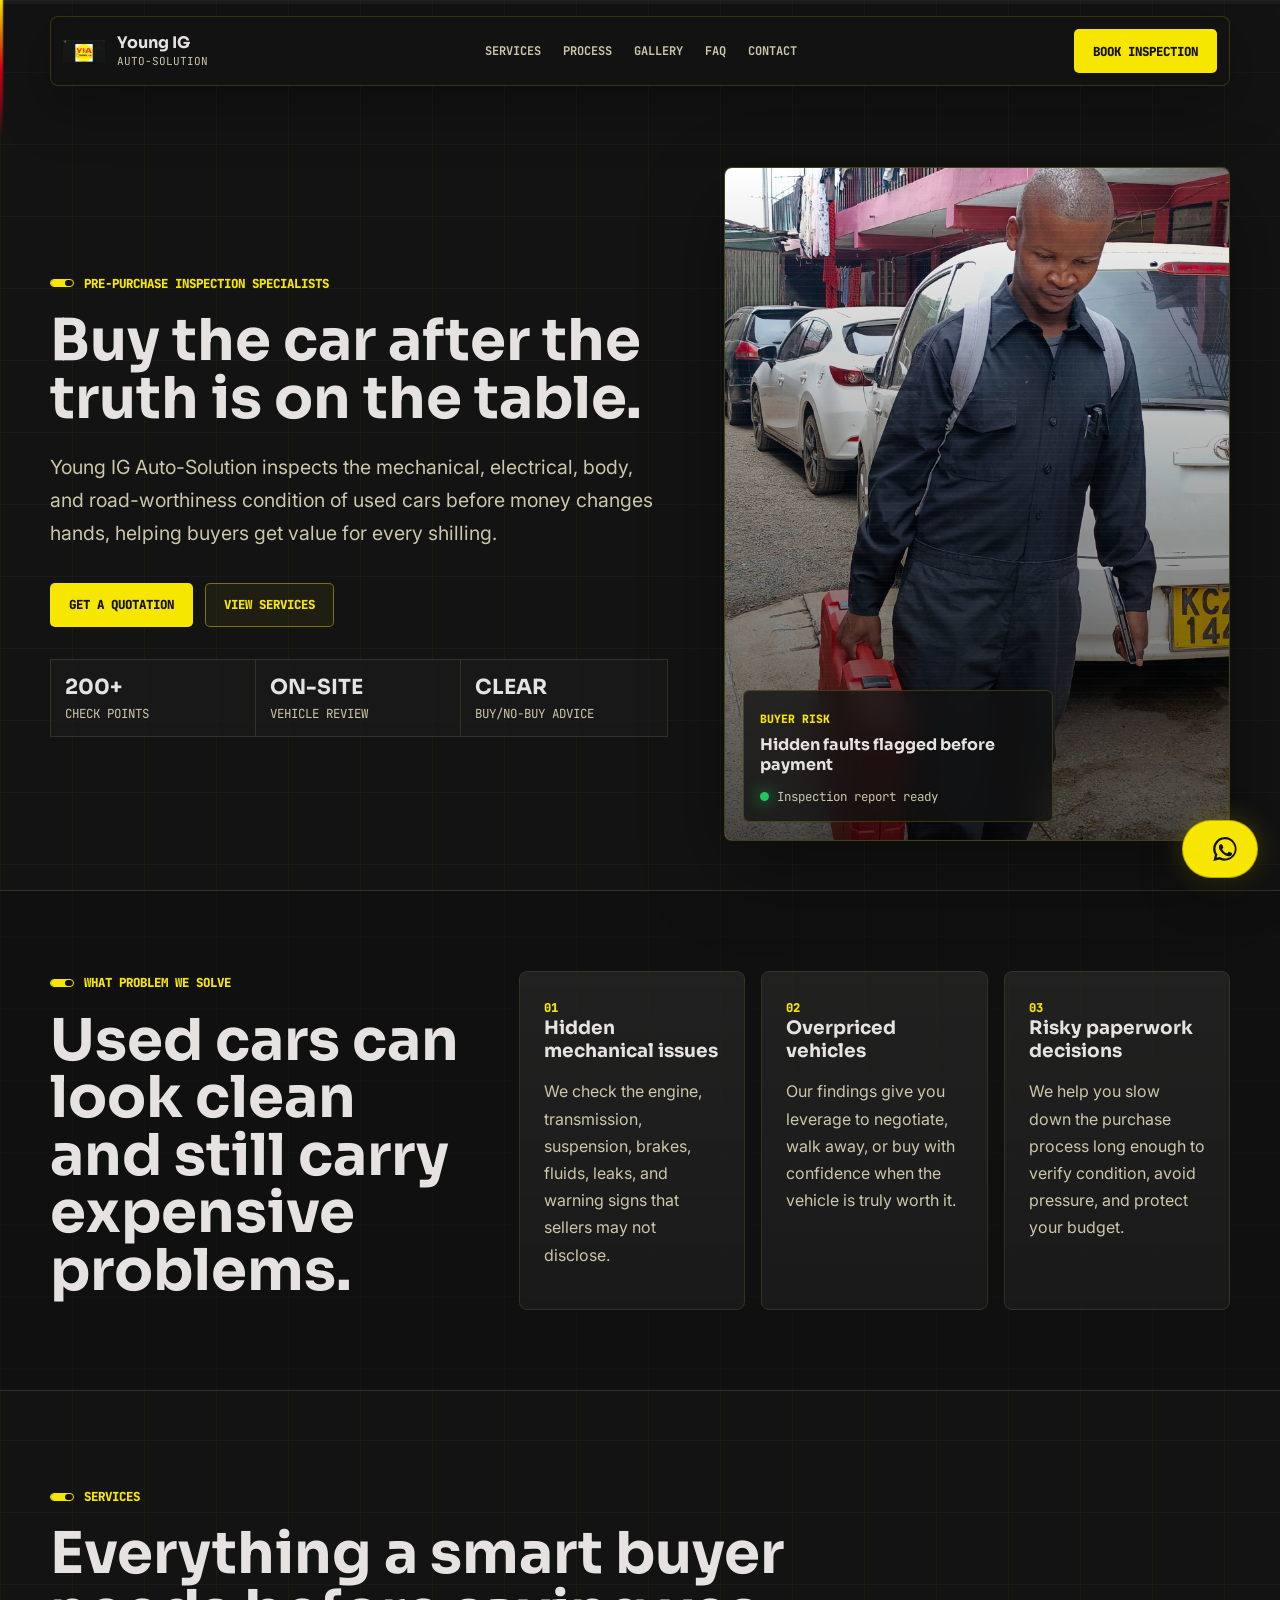
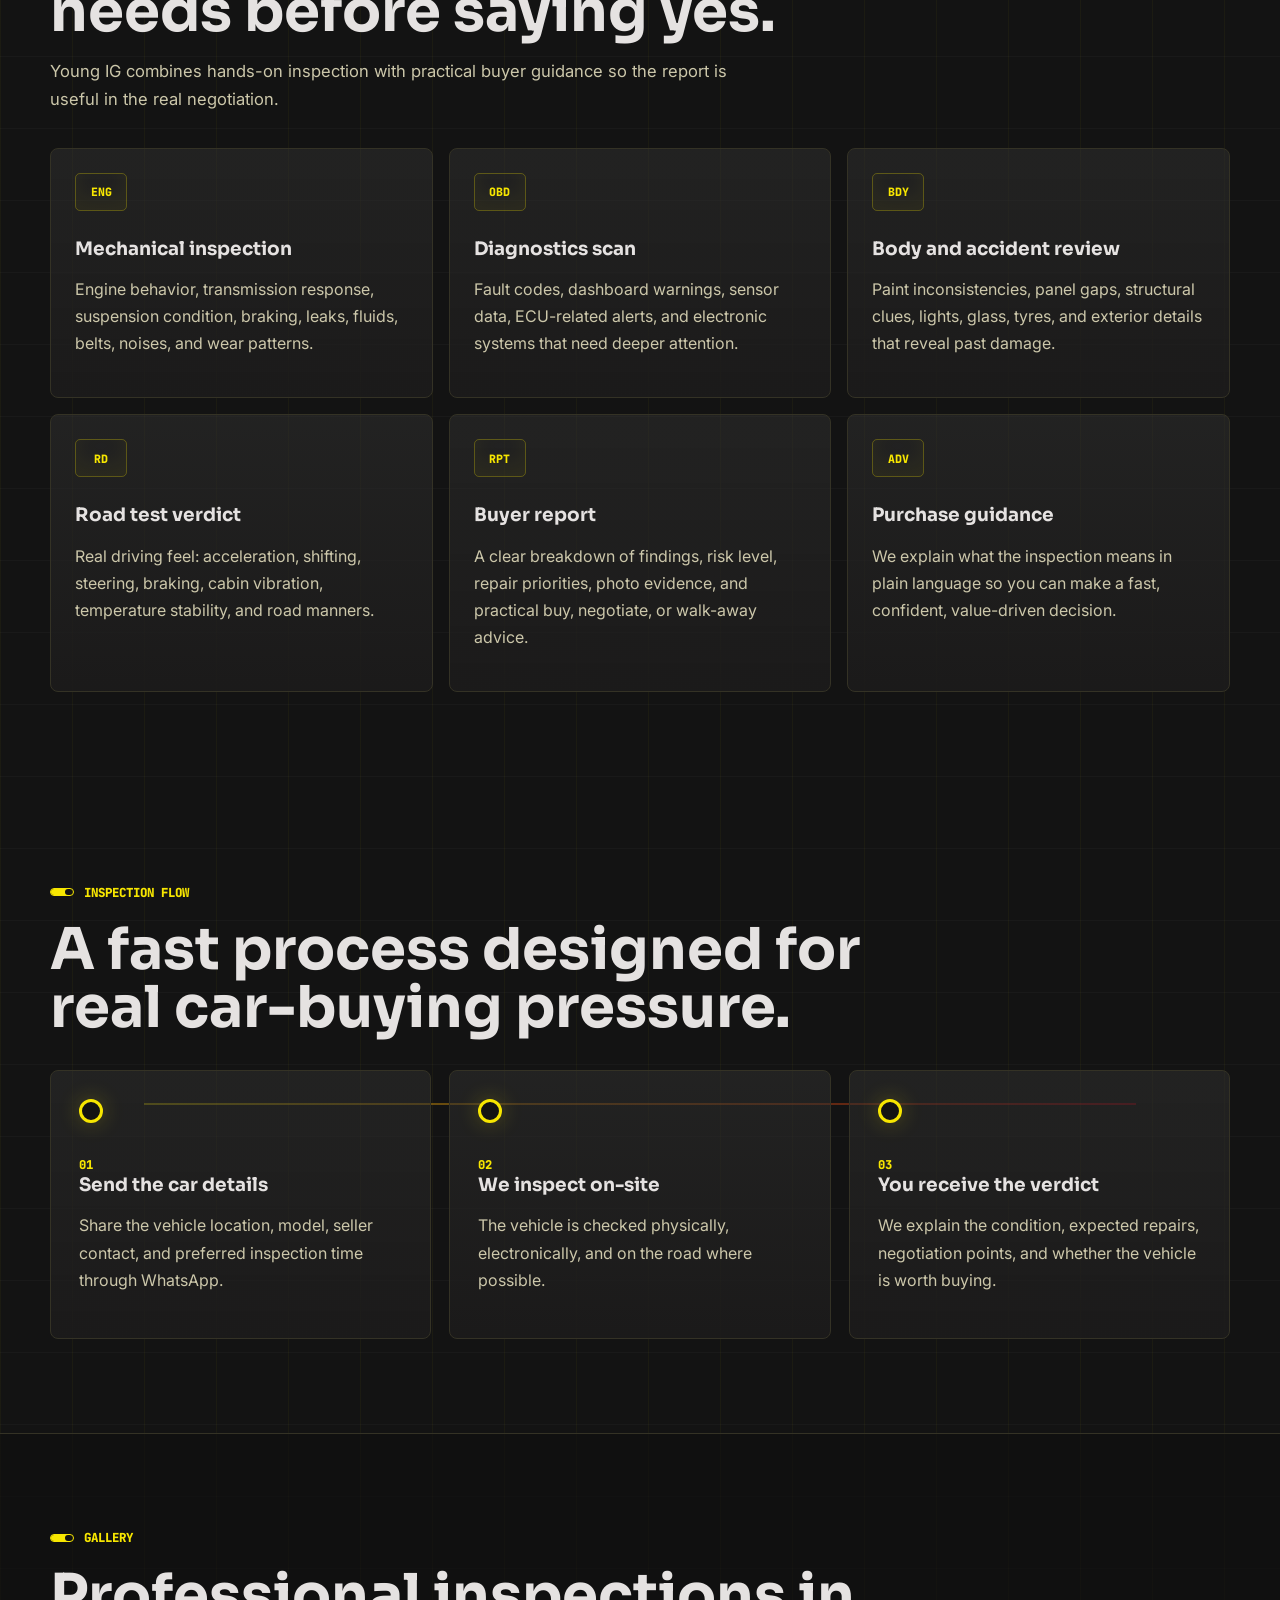
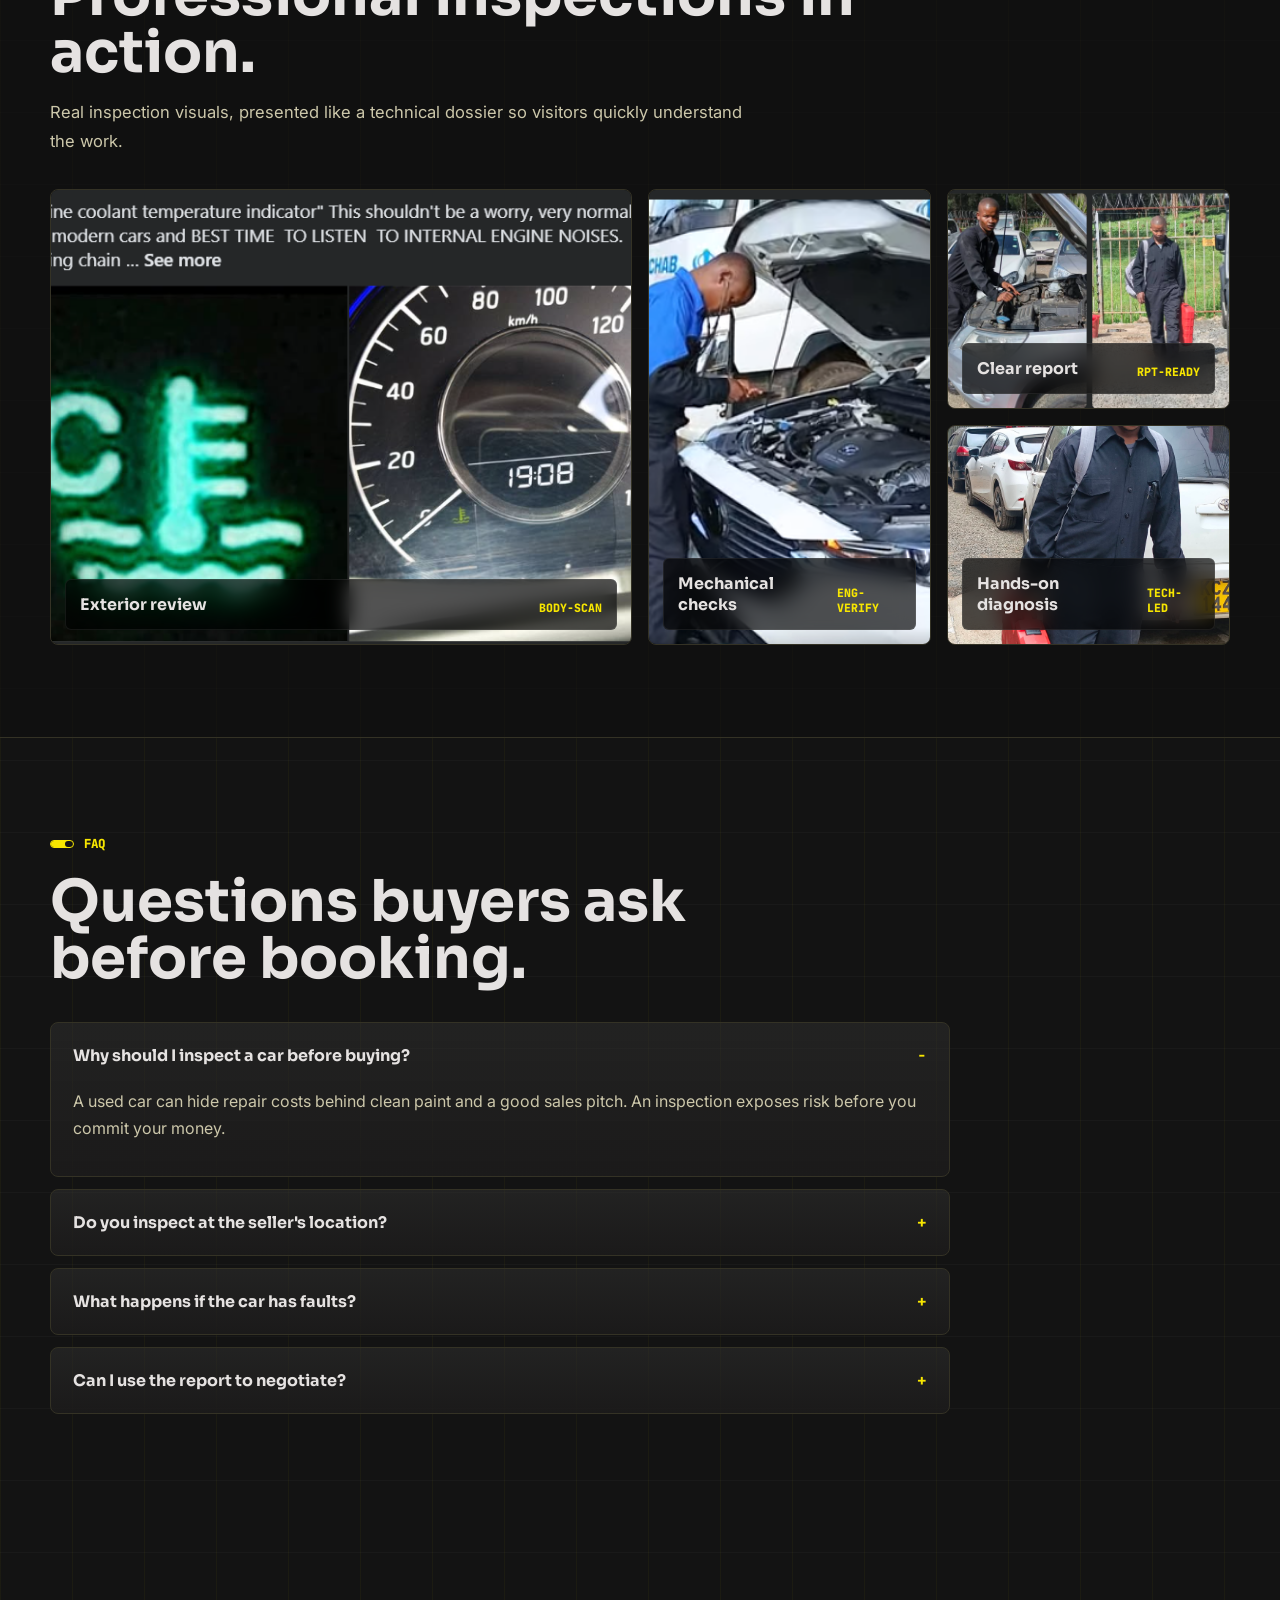
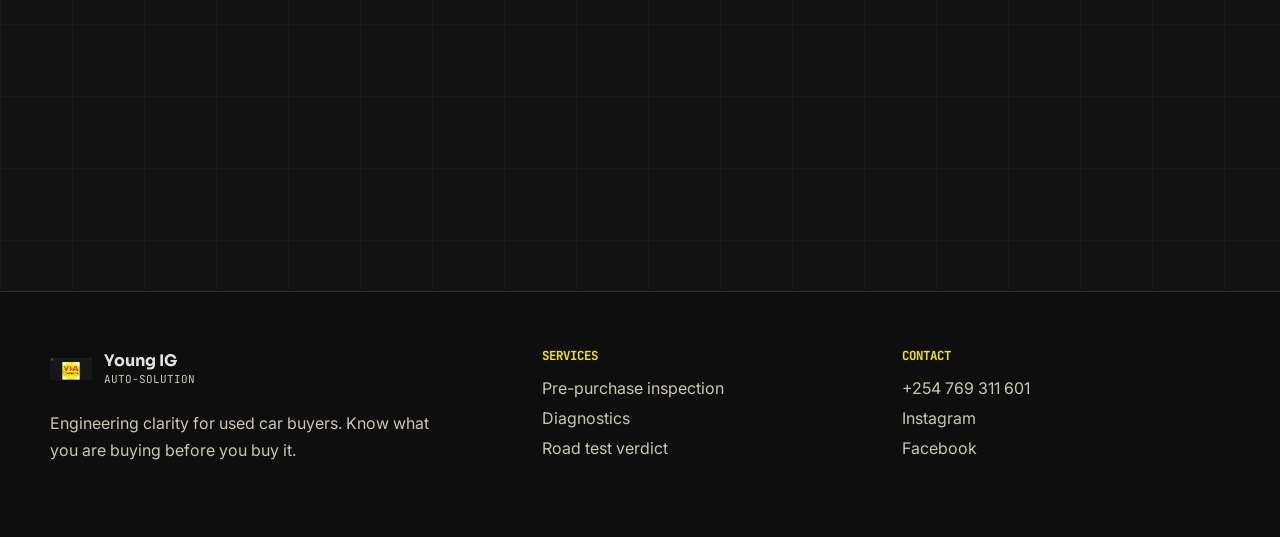
==== commit f7bdf32d: "fix: force favicon refresh using cache buster and complete stitch untracking" ====
--- a/index.html
+++ b/index.html
@@ -3,7 +3,7 @@
 <head>
   <meta charset="UTF-8">
   <meta name="viewport" content="width=device-width, initial-scale=1.0">
-  <link rel="icon" type="image/png" href="media/Logo.png">
+  <link rel="icon" type="image/png" href="./media/Logo.png?v=2">
   <title>Young IG Auto-Solution | Car Pre-Purchase Inspection in Kenya</title>
   <meta name="description" content="Young IG Auto-Solution helps used car buyers avoid costly mistakes through expert pre-purchase inspection, diagnostics, road tests, body checks, and clear buying reports.">
   <meta name="keywords" content="car pre-purchase inspection Kenya, used car inspection Nairobi, Young IG Auto-Solution, vehicle inspection, car diagnostics Kenya">
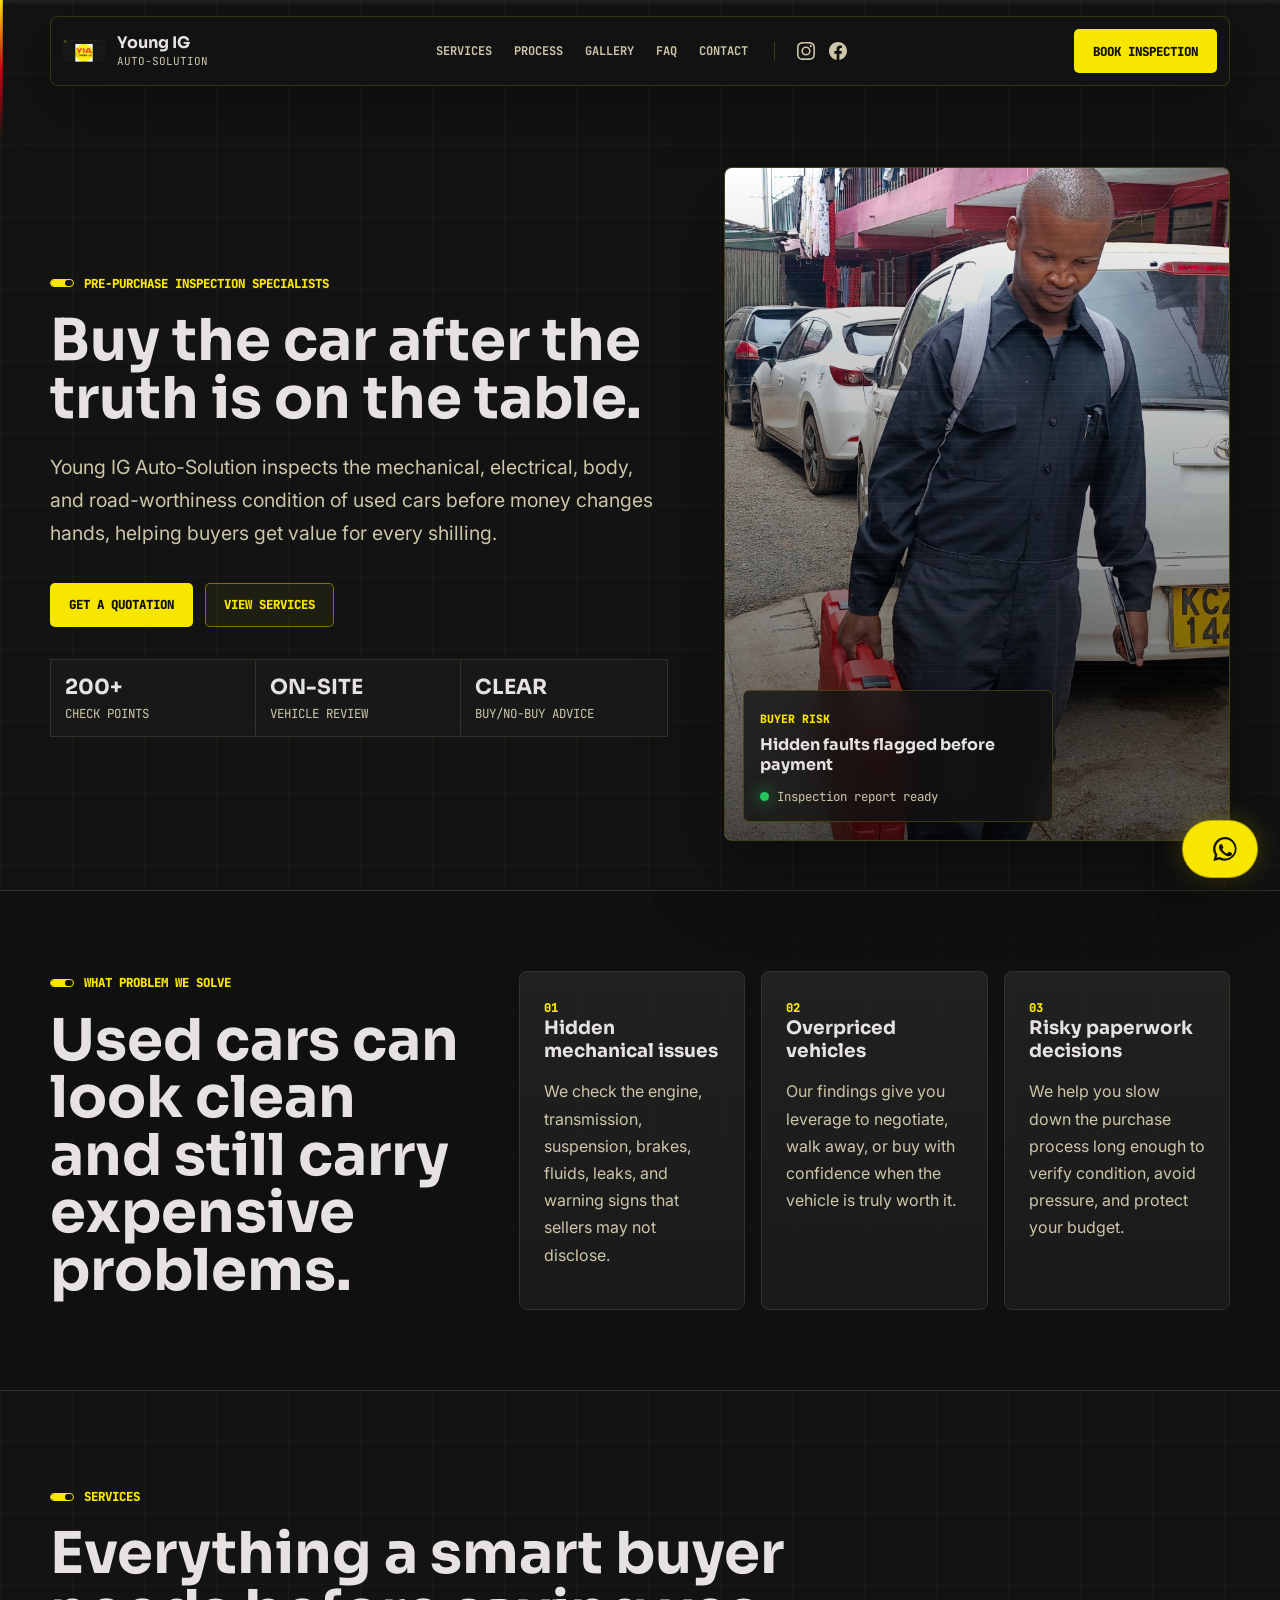
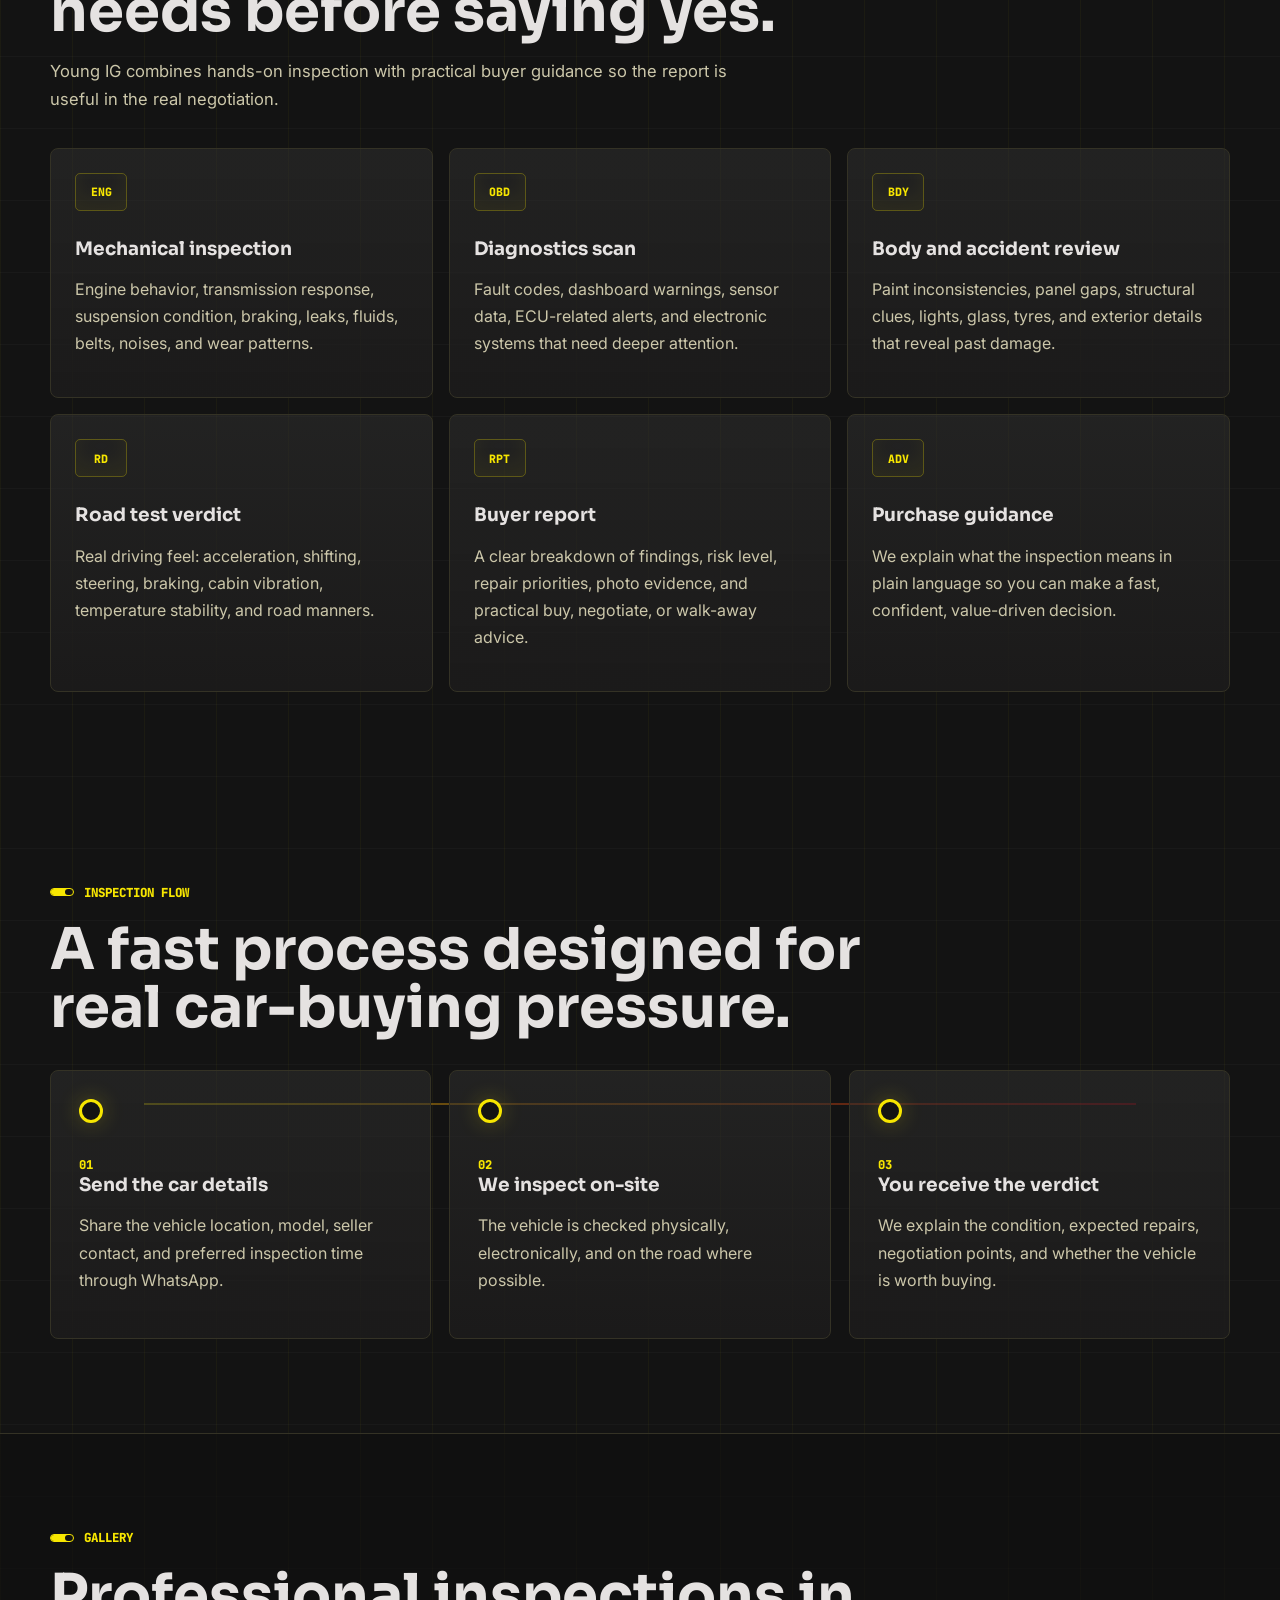
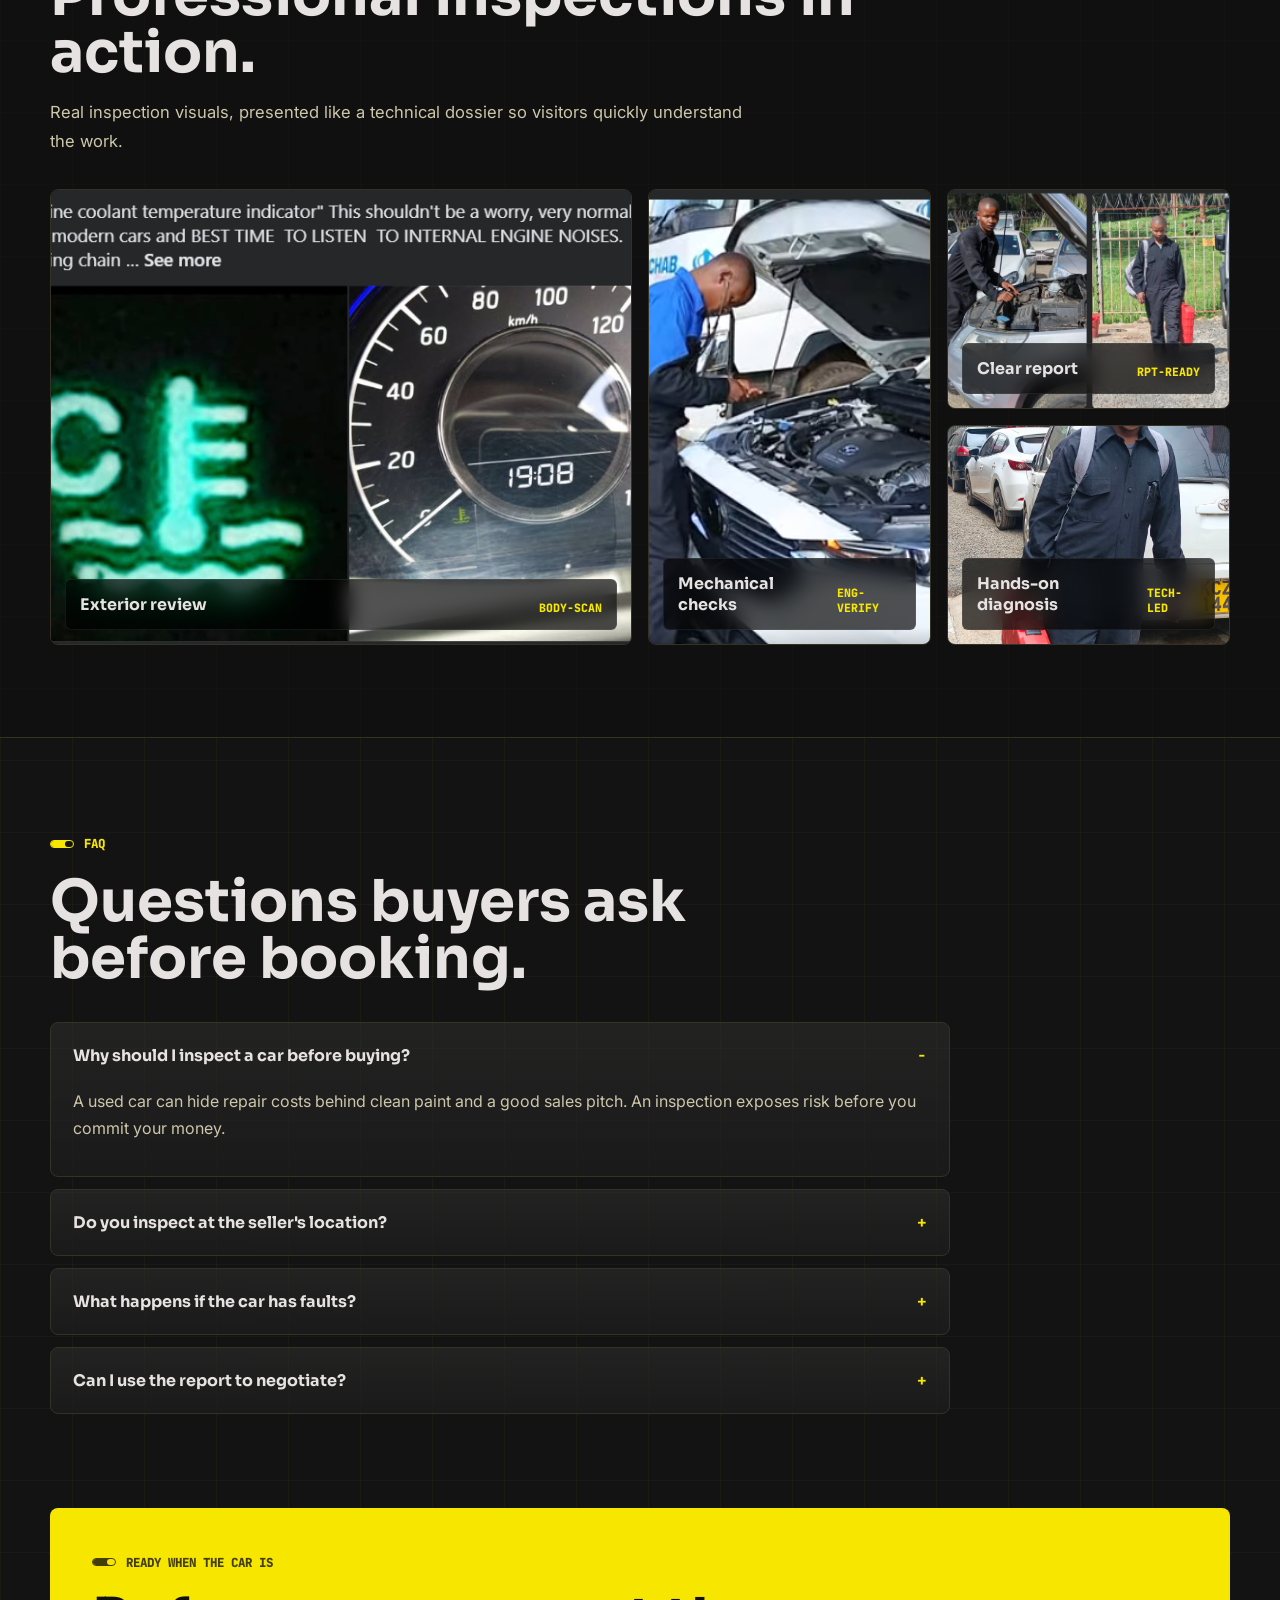
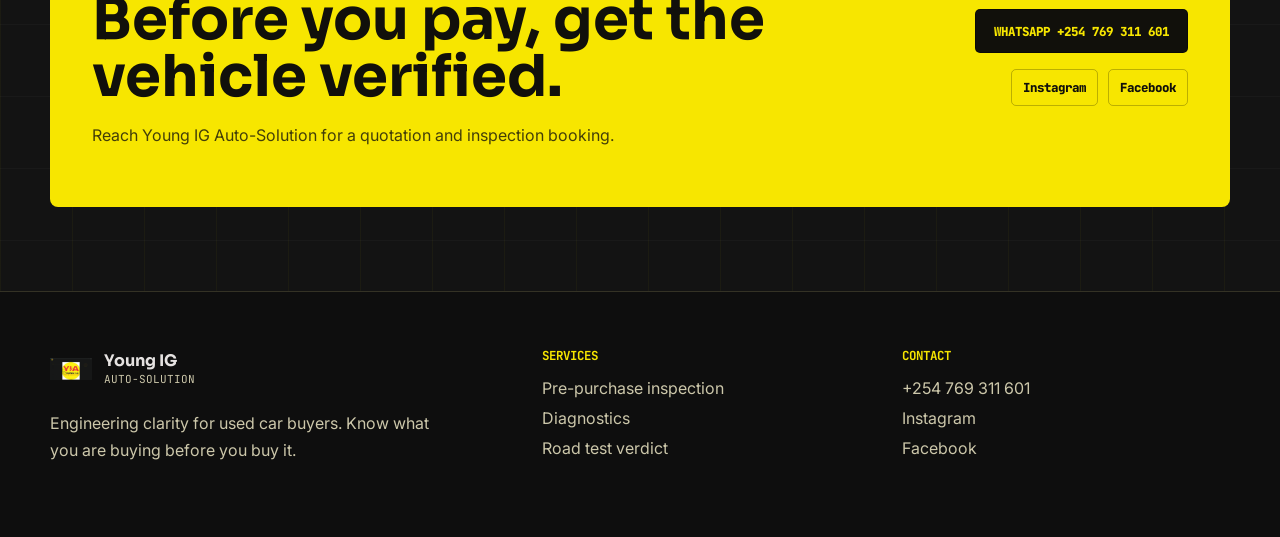
==== commit 192f856d: "Added links to the various Social Media Platforms" ====
--- a/index.html
+++ b/index.html
@@ -42,6 +42,18 @@
       <a href="#gallery">Gallery</a>
       <a href="#faq">FAQ</a>
       <a href="#contact">Contact</a>
+      <div class="nav-socials">
+        <a href="https://www.instagram.com/wahome_i/" target="_blank" rel="noopener" aria-label="Instagram">
+          <svg viewBox="0 0 24 24" aria-hidden="true">
+            <path d="M12 2.163c3.204 0 3.584.012 4.85.07 3.252.148 4.771 1.691 4.919 4.919.058 1.265.069 1.645.069 4.849 0 3.205-.012 3.584-.069 4.849-.149 3.225-1.664 4.771-4.919 4.919-1.266.058-1.644.07-4.85.07-3.204 0-3.584-.012-4.849-.07-3.26-.149-4.771-1.699-4.919-4.92-.058-1.265-.07-1.644-.07-4.849 0-3.204.013-3.583.07-4.849.149-3.227 1.664-4.771 4.919-4.919 1.266-.057 1.645-.069 4.849-.069zM12 0C8.741 0 8.333.014 7.053.072 2.695.272.273 2.69.073 7.052.014 8.333 0 8.741 0 12c0 3.259.014 3.668.072 4.948.2 4.358 2.618 6.78 6.98 6.98C8.333 23.986 8.741 24 12 24c3.259 0 3.668-.014 4.948-.072 4.354-.2 6.782-2.618 6.979-6.98.059-1.28.073-1.689.073-4.948 0-3.259-.014-3.667-.072-4.947-.196-4.354-2.617-6.78-6.979-6.98C15.668.014 15.259 0 12 0zm0 5.838a6.162 6.162 0 100 12.324 6.162 6.162 0 000-12.324zM12 16a4 4 0 110-8 4 4 0 010 8zm6.406-11.845a1.44 1.44 0 100 2.881 1.44 1.44 0 000-2.881z"/>
+          </svg>
+        </a>
+        <a href="https://www.facebook.com/ian.wahome.58" target="_blank" rel="noopener" aria-label="Facebook">
+          <svg viewBox="0 0 24 24" aria-hidden="true">
+            <path d="M24 12.073c0-6.627-5.373-12-12-12s-12 5.373-12 12c0 5.99 4.388 10.954 10.125 11.854v-8.385H7.078v-3.469h3.047V9.43c0-3.007 1.792-4.669 4.533-4.669 1.312 0 2.686.235 2.686.235v2.953H15.83c-1.491 0-1.956.925-1.956 1.874v2.25h3.328l-.532 3.469h-2.796v8.385C19.612 23.027 24 18.062 24 12.073z"/>
+          </svg>
+        </a>
+      </div>
     </nav>
     <a class="header-cta" href="https://wa.me/254769311601?text=Hello%20Young%20IG%20Auto-Solution%2C%20I%20would%20like%20a%20quotation%20for%20a%20car%20pre-purchase%20inspection." target="_blank" rel="noopener">Book Inspection</a>
   </header>
--- a/styles.css
+++ b/styles.css
@@ -198,6 +198,38 @@
 .nav-links a:hover::after,
 .nav-links a.active::after {
   transform: scaleX(1);
+}
+
+.nav-links .nav-socials {
+  display: flex;
+  gap: 14px;
+  align-items: center;
+  border-left: 1px solid rgba(247, 230, 0, 0.2);
+  padding-left: 22px;
+  margin-left: 4px;
+}
+
+.nav-links .nav-socials a {
+  padding: 0;
+  display: flex;
+  align-items: center;
+  justify-content: center;
+}
+
+.nav-links .nav-socials a::after {
+  display: none;
+}
+
+.nav-links .nav-socials svg {
+  width: 18px;
+  height: 18px;
+  fill: currentColor;
+  transition: transform 220ms ease, fill 220ms ease;
+}
+
+.nav-links .nav-socials a:hover svg {
+  transform: scale(1.15);
+  fill: var(--yellow);
 }
 
 .header-cta,
@@ -858,8 +890,22 @@
     border-bottom: 1px solid var(--line);
   }
 
-  .nav-links a:last-child {
+  .nav-links > a:last-of-type {
     border-bottom: 0;
+  }
+
+  .nav-links .nav-socials {
+    border-left: none;
+    border-top: 1px solid var(--line);
+    padding: 16px;
+    margin: 0;
+    justify-content: center;
+    gap: 24px;
+  }
+
+  .nav-links .nav-socials a {
+    padding: 8px;
+    border-bottom: none;
   }
 
   body.nav-open .nav-links {
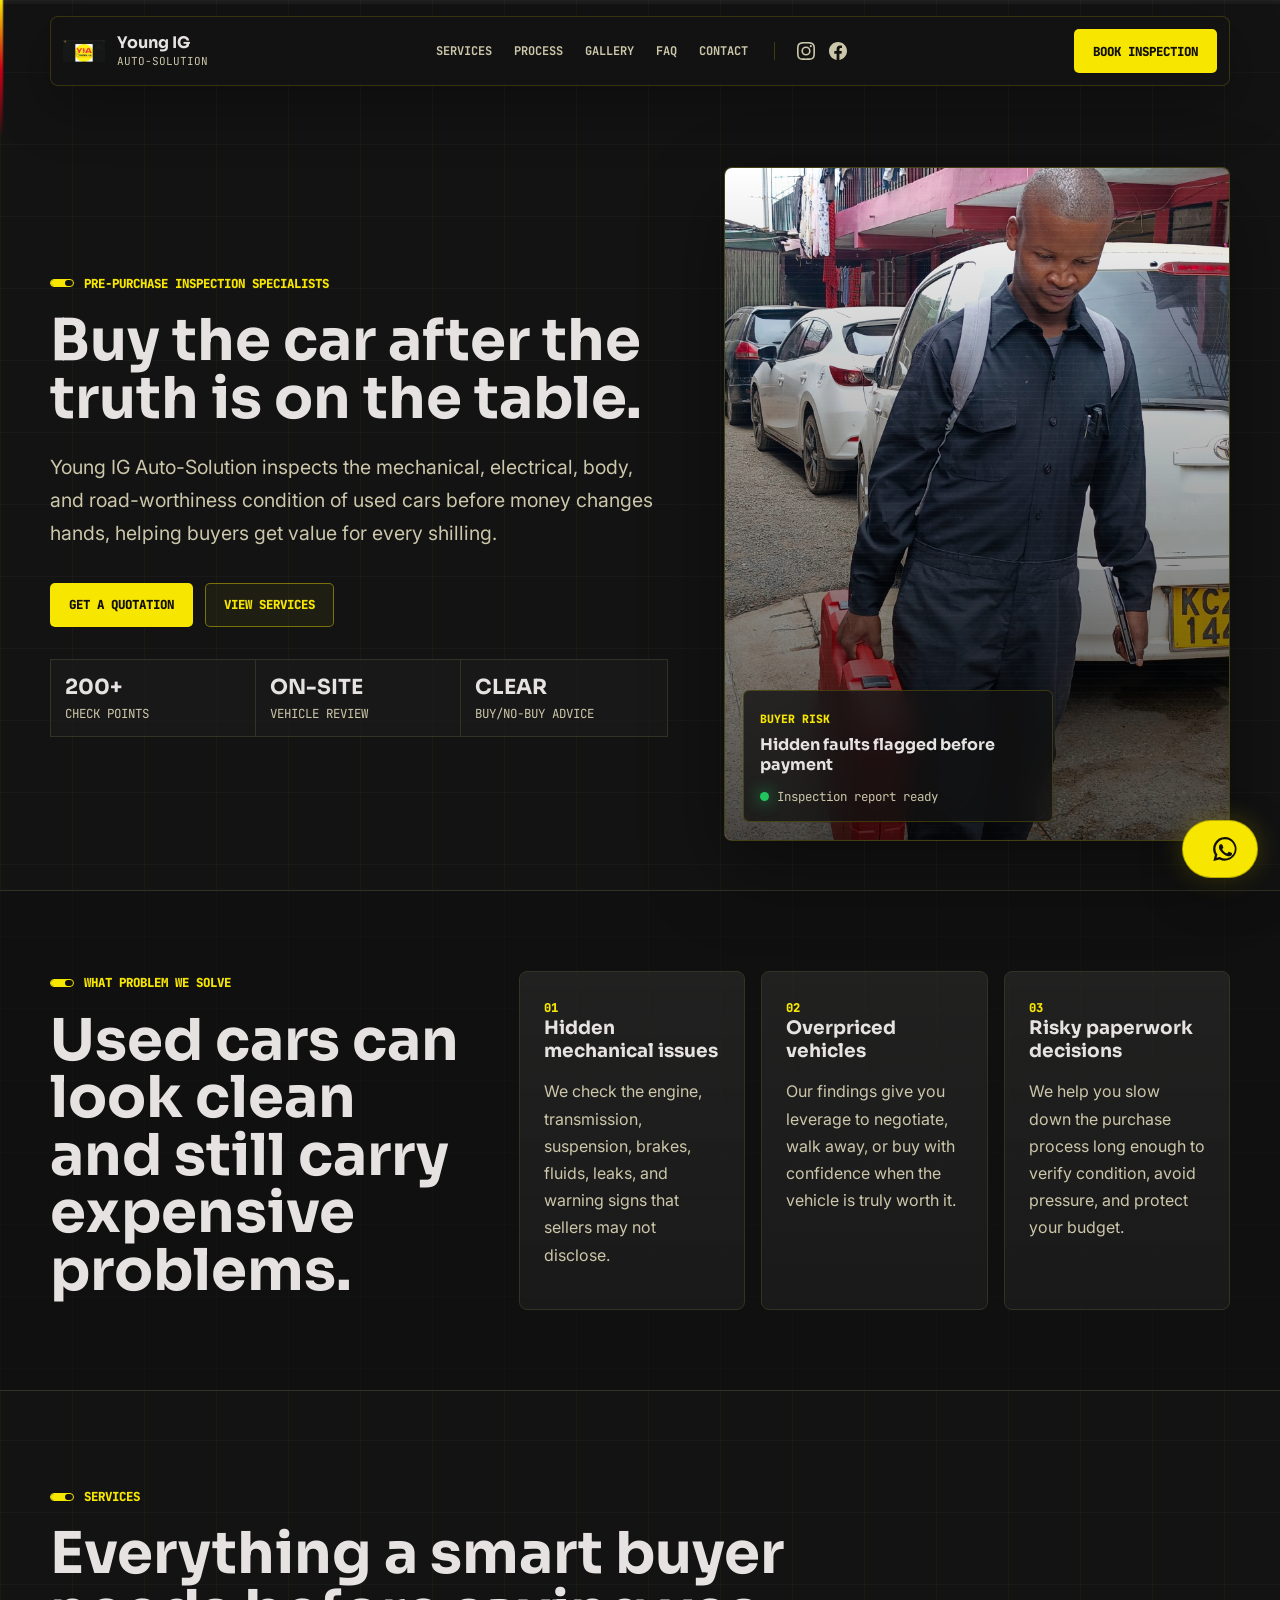
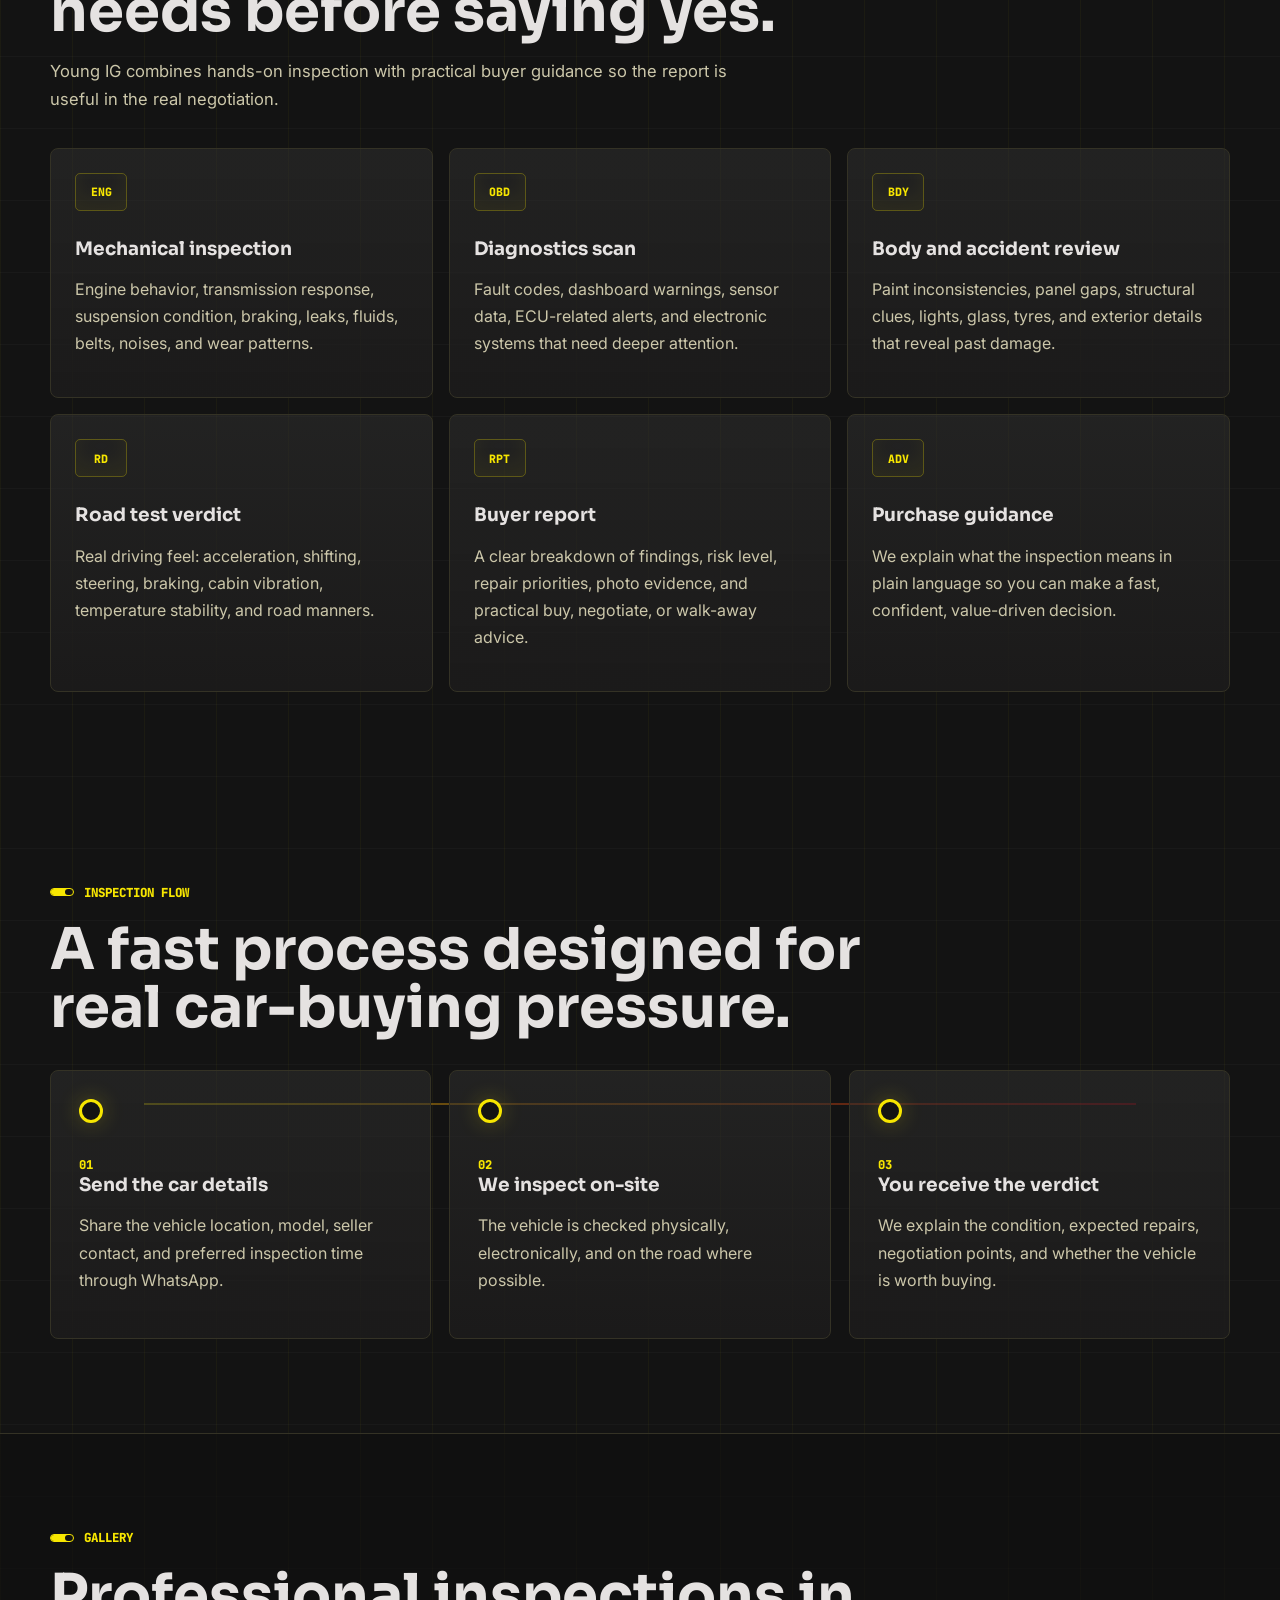
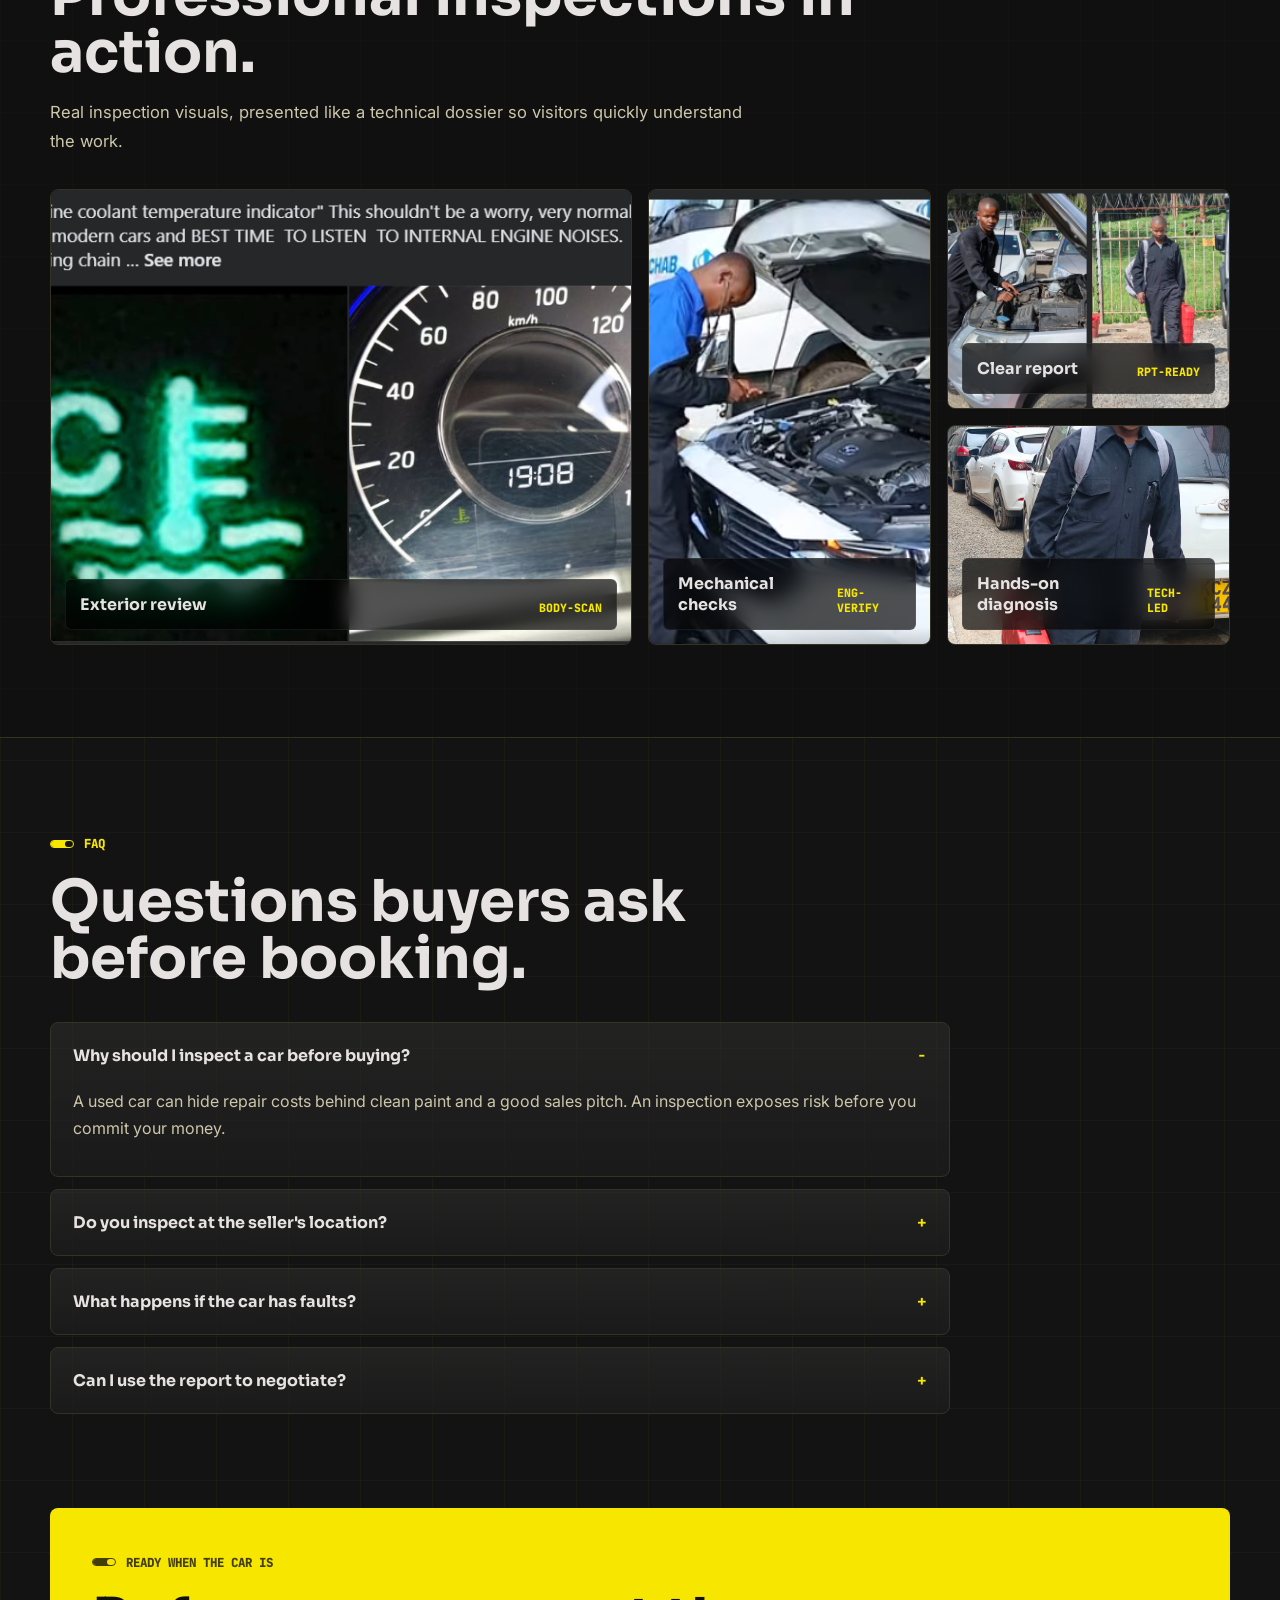
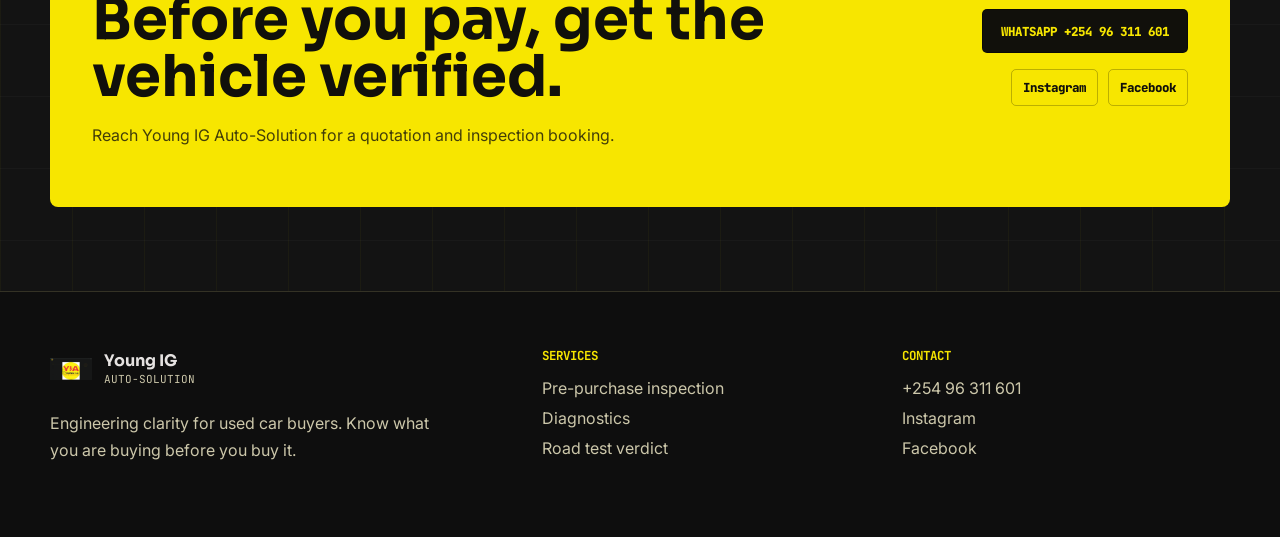
==== commit 31f0425c: "Reparied the image issue in the Website in the Mobile Browser" ====
--- a/index.html
+++ b/index.html
@@ -55,7 +55,7 @@
         </a>
       </div>
     </nav>
-    <a class="header-cta" href="https://wa.me/254769311601?text=Hello%20Young%20IG%20Auto-Solution%2C%20I%20would%20like%20a%20quotation%20for%20a%20car%20pre-purchase%20inspection." target="_blank" rel="noopener">Book Inspection</a>
+    <a class="header-cta" href="https://wa.me/25496311601?text=Hello%20Young%20IG%20Auto-Solution%2C%20I%20would%20like%20a%20quotation%20for%20a%20car%20pre-purchase%20inspection." target="_blank" rel="noopener">Book Inspection</a>
   </header>
 
   <main id="home">
@@ -65,7 +65,7 @@
         <h2>Buy the car after the truth is on the table.</h2>
         <p class="hero-lede">Young IG Auto-Solution inspects the mechanical, electrical, body, and road-worthiness condition of used cars before money changes hands, helping buyers get value for every shilling.</p>
         <div class="hero-actions">
-          <a class="btn btn-primary" href="https://wa.me/254769311601?text=Hello%20Young%20IG%20Auto-Solution%2C%20I%20would%20like%20a%20quotation%20for%20a%20car%20pre-purchase%20inspection." target="_blank" rel="noopener">Get a Quotation</a>
+          <a class="btn btn-primary" href="https://wa.me/25496311601?text=Hello%20Young%20IG%20Auto-Solution%2C%20I%20would%20like%20a%20quotation%20for%20a%20car%20pre-purchase%20inspection." target="_blank" rel="noopener">Get a Quotation</a>
           <a class="btn btn-ghost" href="#services">View Services</a>
         </div>
         <div class="trust-strip" aria-label="Inspection highlights">
@@ -235,7 +235,7 @@
         <p>Reach Young IG Auto-Solution for a quotation and inspection booking.</p>
       </div>
       <div class="cta-actions">
-        <a class="btn btn-dark" href="https://wa.me/254769311601?text=Hello%20Young%20IG%20Auto-Solution%2C%20I%20would%20like%20a%20quotation%20for%20a%20car%20pre-purchase%20inspection." target="_blank" rel="noopener">WhatsApp +254 769 311 601</a>
+        <a class="btn btn-dark" href="https://wa.me/25496311601?text=Hello%20Young%20IG%20Auto-Solution%2C%20I%20would%20like%20a%20quotation%20for%20a%20car%20pre-purchase%20inspection." target="_blank" rel="noopener">WhatsApp +254 96 311 601</a>
         <div class="socials" aria-label="Social media links">
           <a href="https://www.instagram.com/wahome_i/" target="_blank" rel="noopener">Instagram</a>
           <a href="https://www.facebook.com/ian.wahome.58" target="_blank" rel="noopener">Facebook</a>
@@ -261,14 +261,14 @@
       </div>
       <div>
         <h3>Contact</h3>
-        <a href="https://wa.me/254769311601" target="_blank" rel="noopener">+254 769 311 601</a>
+        <a href="https://wa.me/25496311601" target="_blank" rel="noopener">+254 96 311 601</a>
         <a href="https://www.instagram.com/wahome_i/" target="_blank" rel="noopener">Instagram</a>
         <a href="https://www.facebook.com/ian.wahome.58" target="_blank" rel="noopener">Facebook</a>
       </div>
     </div>
   </footer>
 
-  <a class="whatsapp-float" href="https://wa.me/254769311601?text=Hello%20Young%20IG%20Auto-Solution%2C%20I%20would%20like%20a%20quotation%20for%20a%20car%20pre-purchase%20inspection." target="_blank" rel="noopener" aria-label="Contact Young IG on WhatsApp for a quotation">
+  <a class="whatsapp-float" href="https://wa.me/25496311601?text=Hello%20Young%20IG%20Auto-Solution%2C%20I%20would%20like%20a%20quotation%20for%20a%20car%20pre-purchase%20inspection." target="_blank" rel="noopener" aria-label="Contact Young IG on WhatsApp for a quotation">
     <span>Contact for a Quotation</span>
     <svg viewBox="0 0 32 32" aria-hidden="true">
       <path d="M16.04 3.2A12.65 12.65 0 0 0 5.23 22.4L3.6 28.8l6.56-1.56A12.65 12.65 0 1 0 16.04 3.2Zm0 2.35a10.3 10.3 0 0 1 8.78 15.68 10.3 10.3 0 0 1-13.8 3.58l-.47-.28-3.55.84.88-3.43-.31-.5A10.3 10.3 0 0 1 16.04 5.55Zm-4.4 5.34c-.23 0-.6.08-.91.43-.31.34-1.2 1.17-1.2 2.84 0 1.68 1.23 3.3 1.4 3.53.17.23 2.38 3.82 5.86 5.2 2.9 1.15 3.49.92 4.12.86.63-.06 2.03-.83 2.32-1.63.29-.8.29-1.49.2-1.63-.08-.14-.31-.23-.66-.4-.34-.18-2.03-1-2.34-1.12-.31-.11-.54-.17-.77.18-.23.34-.89 1.11-1.09 1.34-.2.23-.4.26-.74.09-.34-.18-1.45-.53-2.76-1.7-1.02-.9-1.71-2.03-1.91-2.37-.2-.35-.02-.54.15-.71.16-.15.34-.4.52-.6.17-.2.23-.34.34-.57.12-.23.06-.43-.03-.6-.09-.18-.77-1.86-1.06-2.55-.28-.67-.56-.58-.77-.59h-.67Z"/>
--- a/styles.css
+++ b/styles.css
@@ -418,9 +418,11 @@
 }
 
 .hero-dashboard img {
+  width: 100%;
   height: 100%;
   min-height: 560px;
   object-fit: cover;
+  object-position: center top;
   filter: saturate(0.92) contrast(1.08);
   transform: scale(1.02);
 }
@@ -927,10 +929,15 @@
 
   .hero-dashboard {
     min-height: 470px;
+    width: 100%;
   }
 
   .hero-dashboard img {
+    width: 100%;
+    height: 100%;
     min-height: 470px;
+    object-fit: cover;
+    object-position: center top;
   }
 
   .problem-cards,
@@ -983,6 +990,12 @@
   .hero-dashboard,
   .hero-dashboard img {
     min-height: 410px;
+    width: 100%;
+  }
+
+  .hero-dashboard img {
+    object-fit: cover;
+    object-position: center top;
   }
 
   .scan-card {
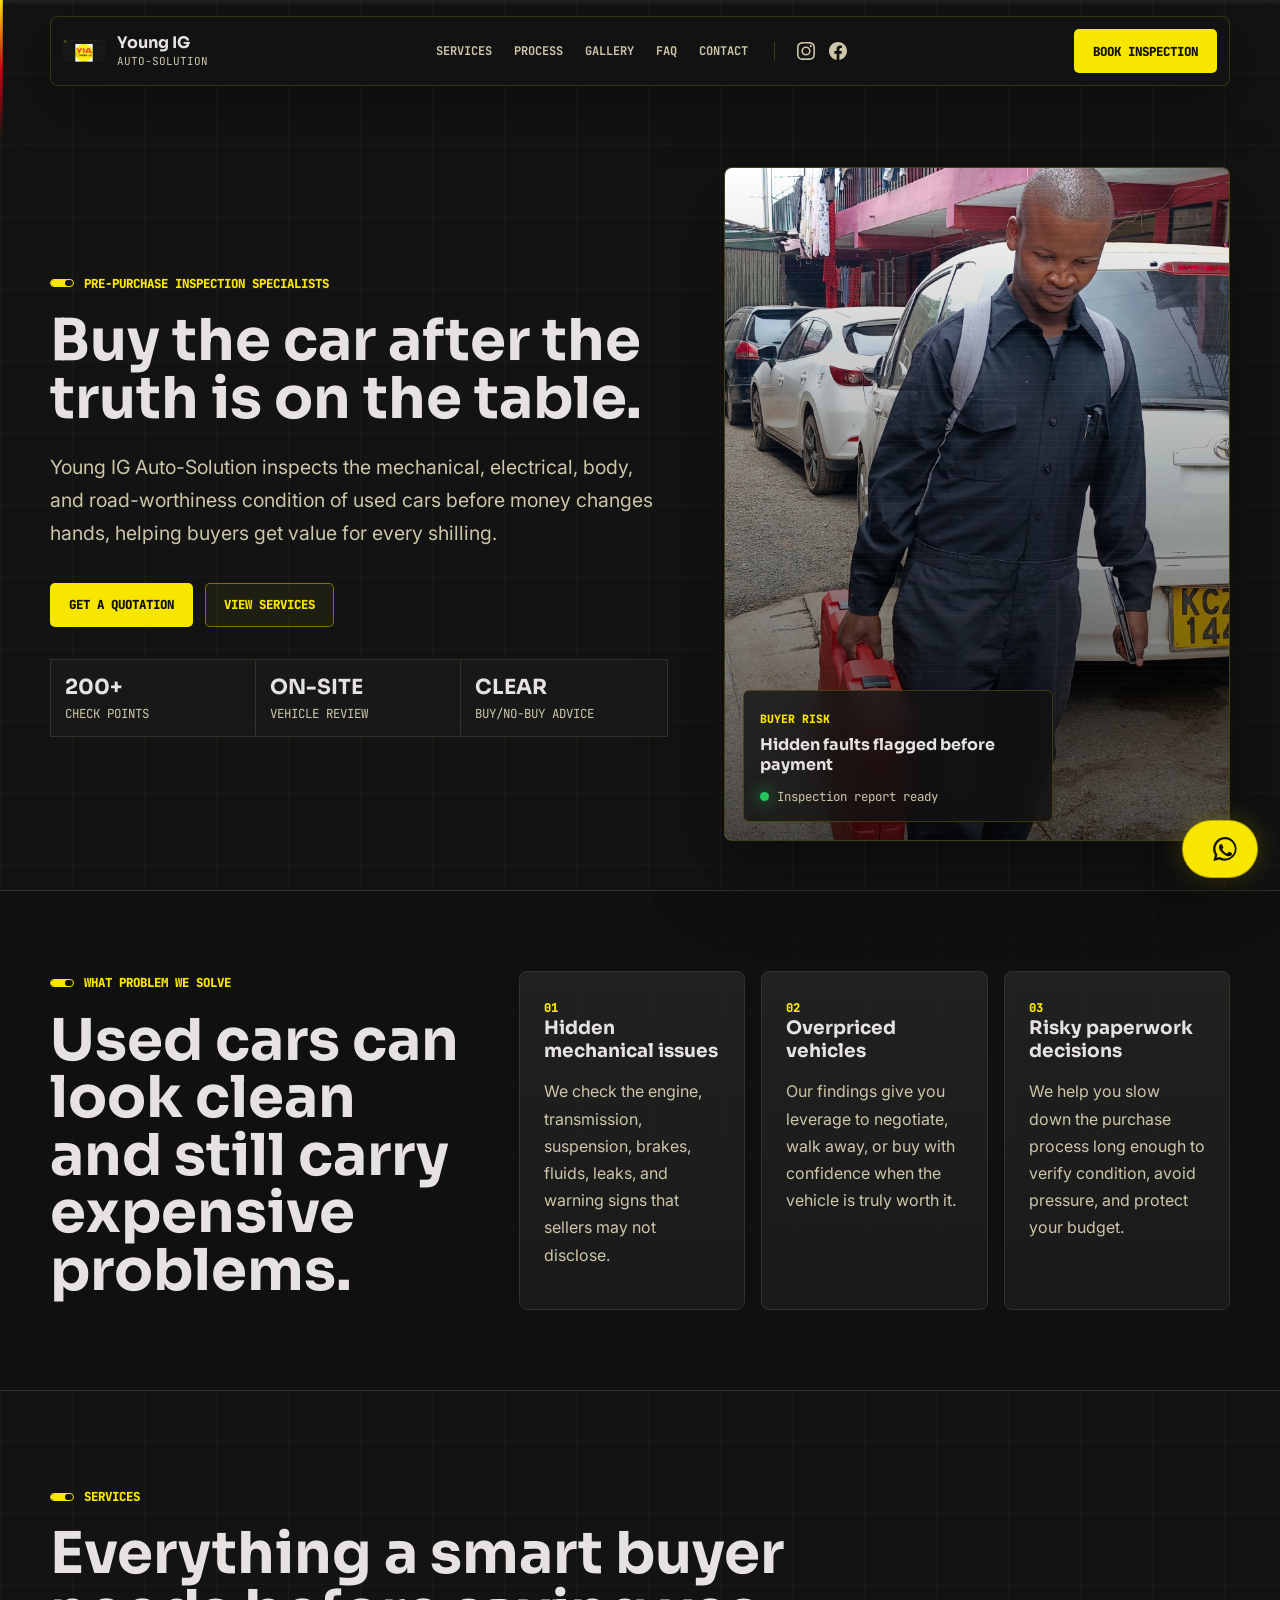
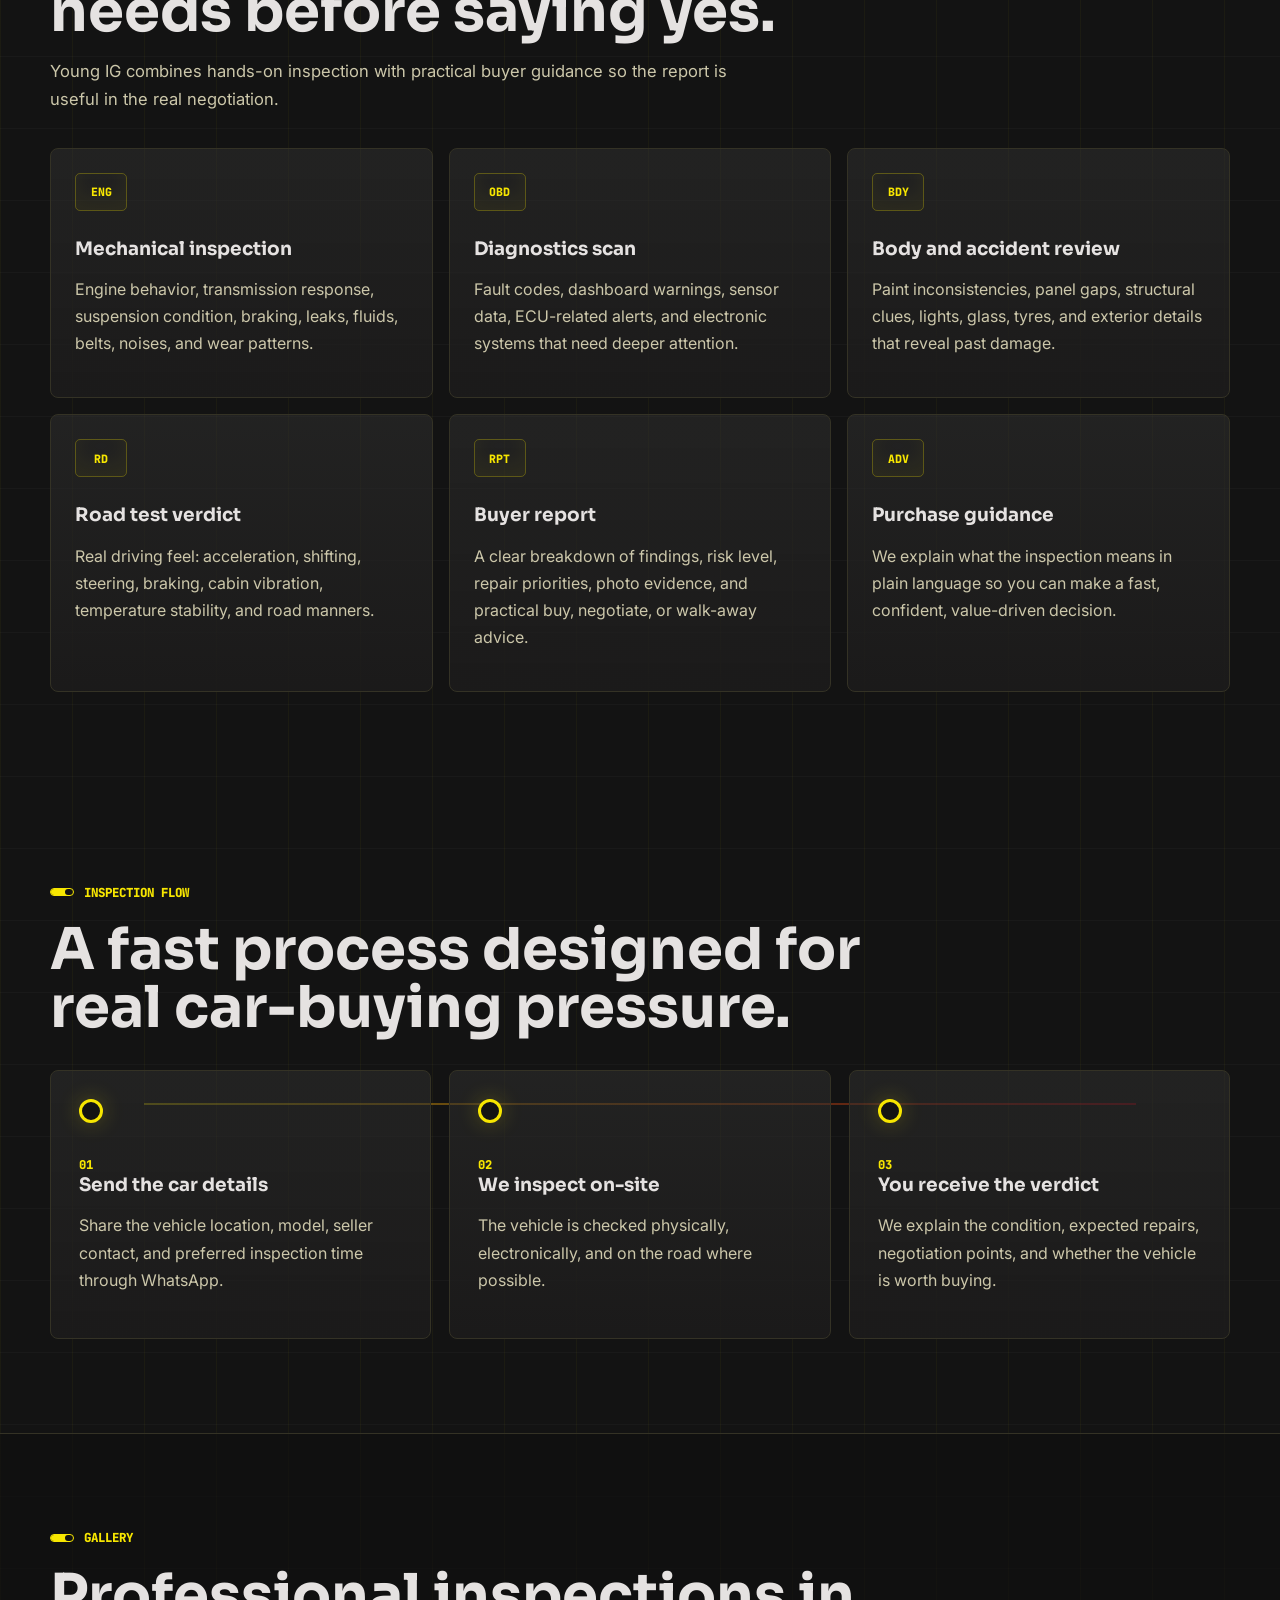
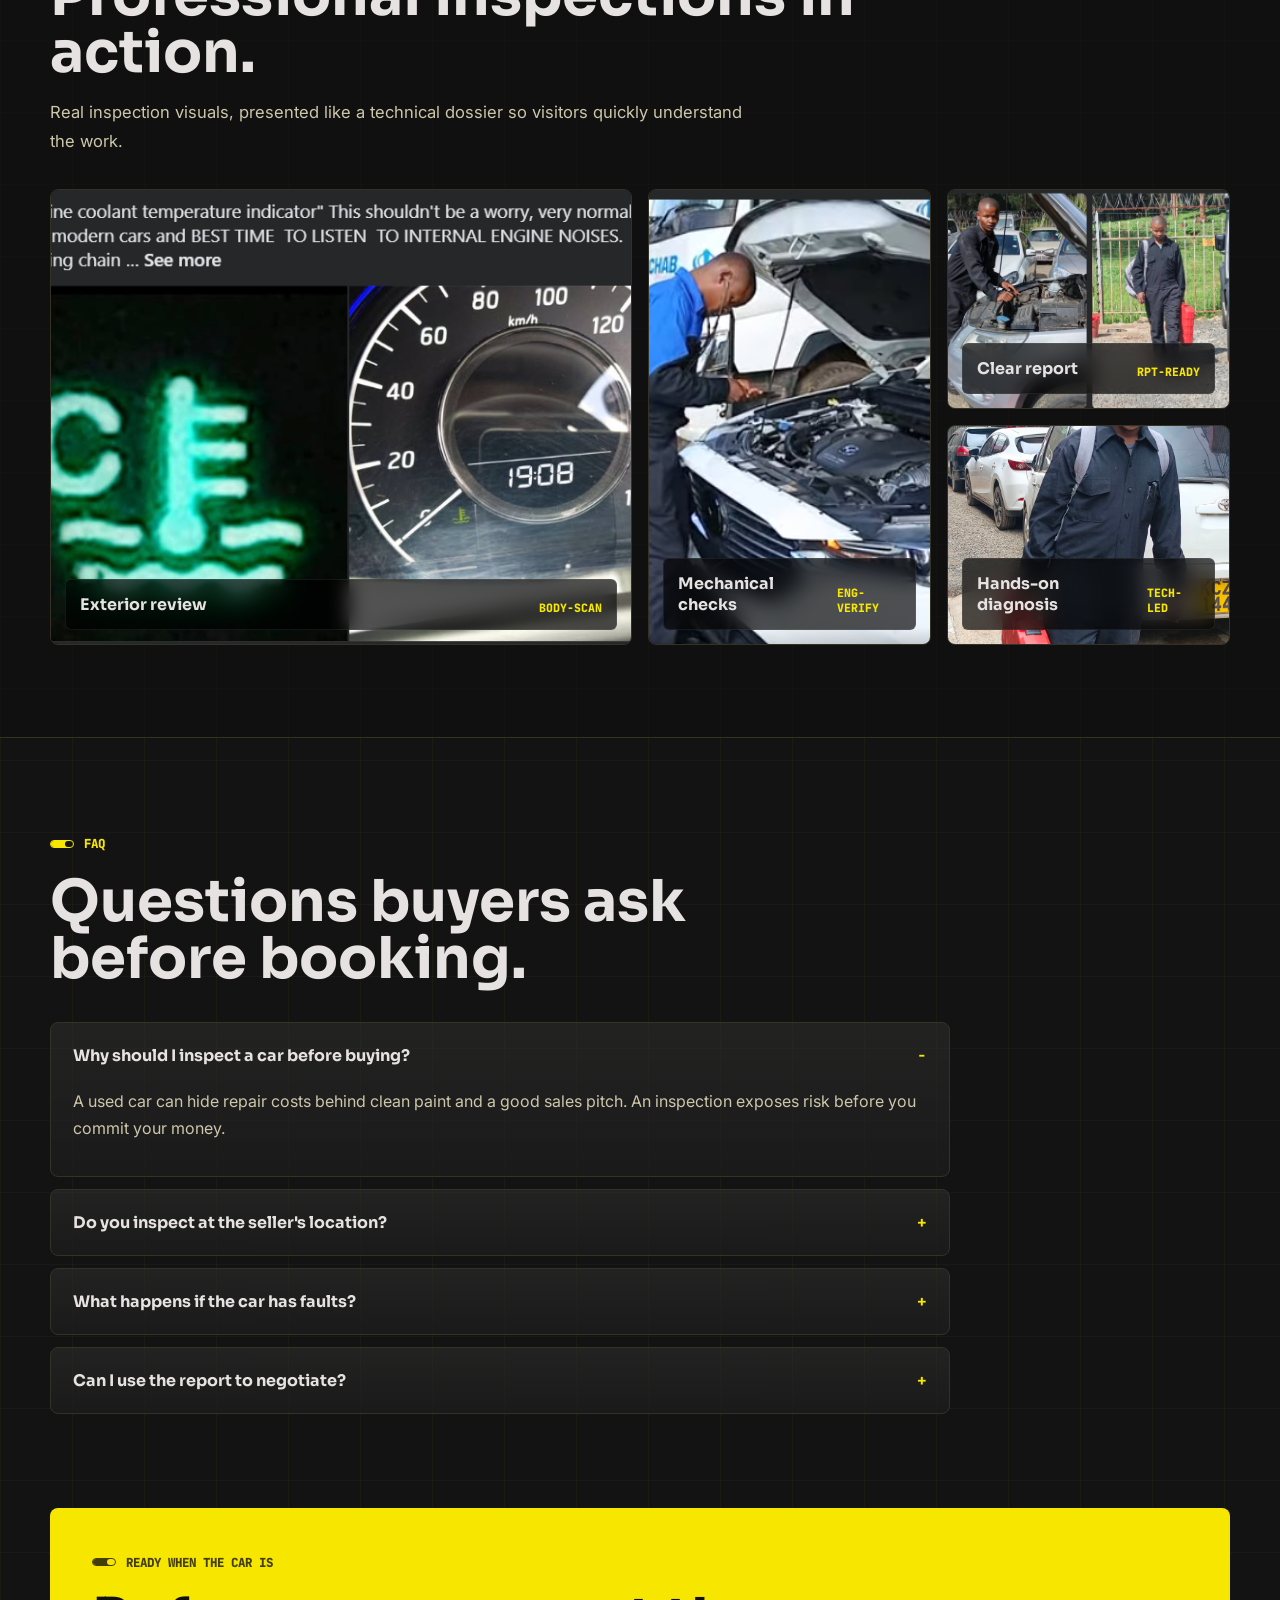
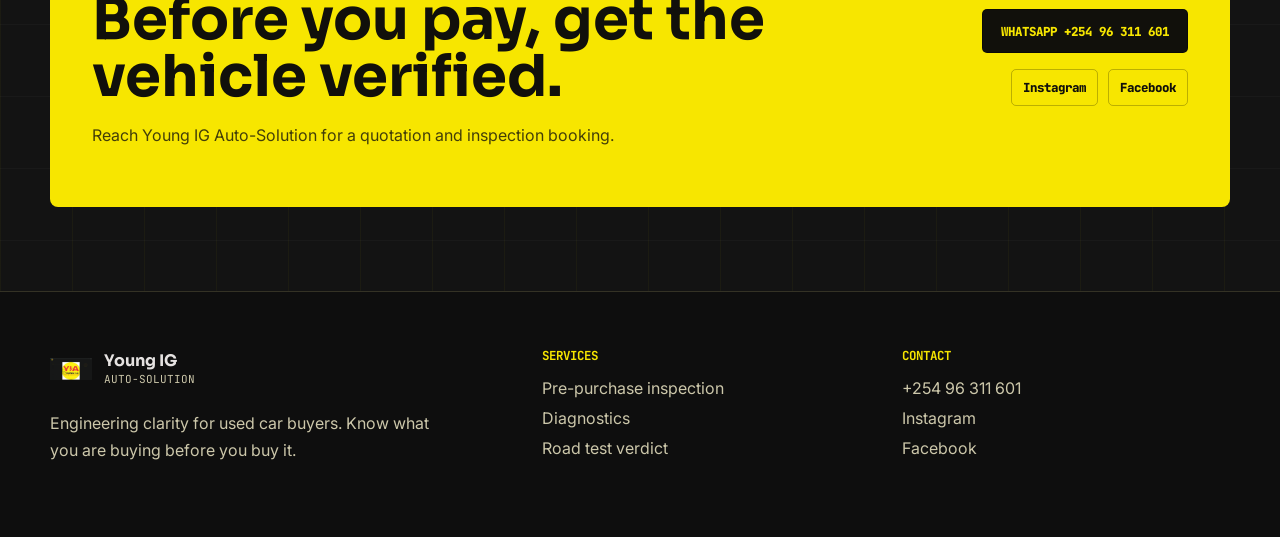
==== commit 6624c3cd: "Install Vercel Web Analytics # Vercel Web Analytics Implementation Report  ## Summary Successfully i" ====
--- a/index.html
+++ b/index.html
@@ -15,6 +15,8 @@
   <link rel="preconnect" href="https://fonts.gstatic.com" crossorigin>
   <link href="https://fonts.googleapis.com/css2?family=Inter:wght@400;500;600;700&family=JetBrains+Mono:wght@500;700&family=Sora:wght@600;700;800&display=swap" rel="stylesheet">
   <link rel="stylesheet" href="styles.css">
+  <!-- Vercel Web Analytics -->
+  <script defer src="https://cdn.vercel-insights.com/v1/script.js"></script>
 </head>
 <body>
   <div class="ignition-line" aria-hidden="true"></div>
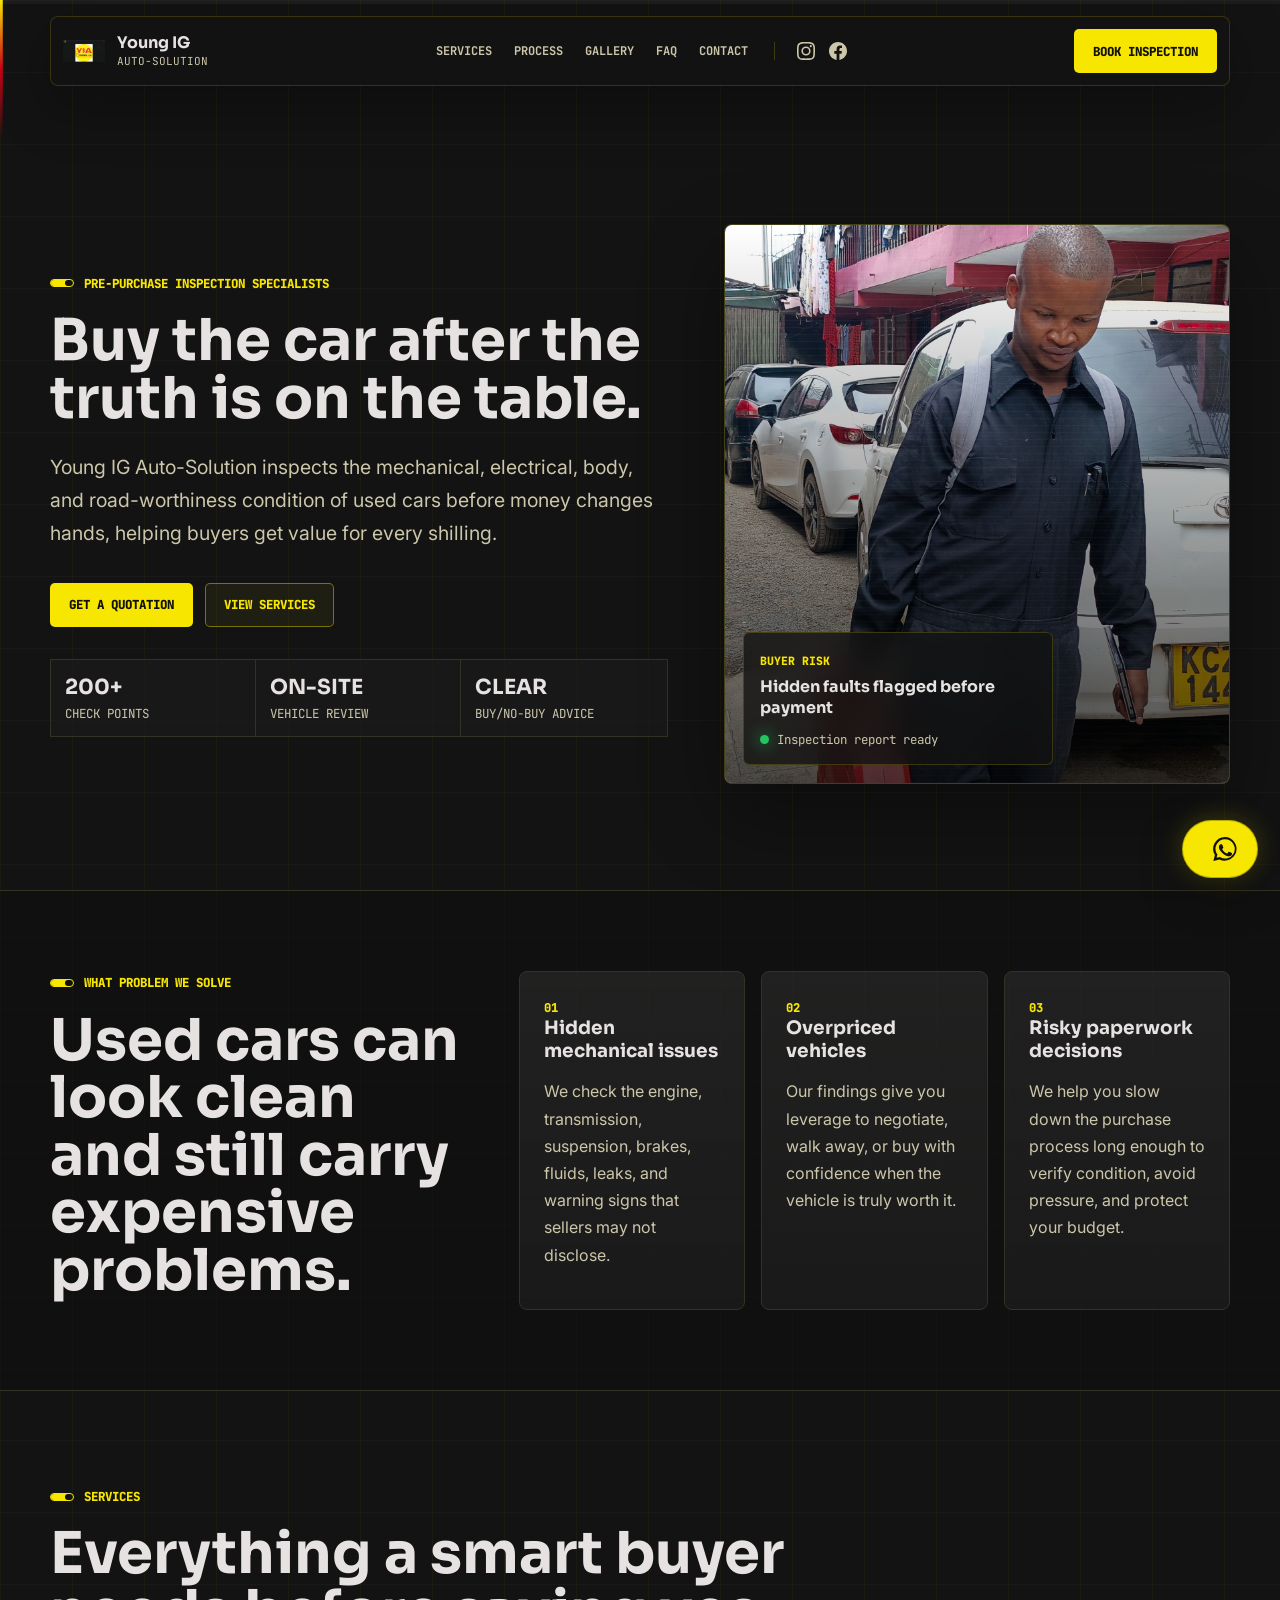
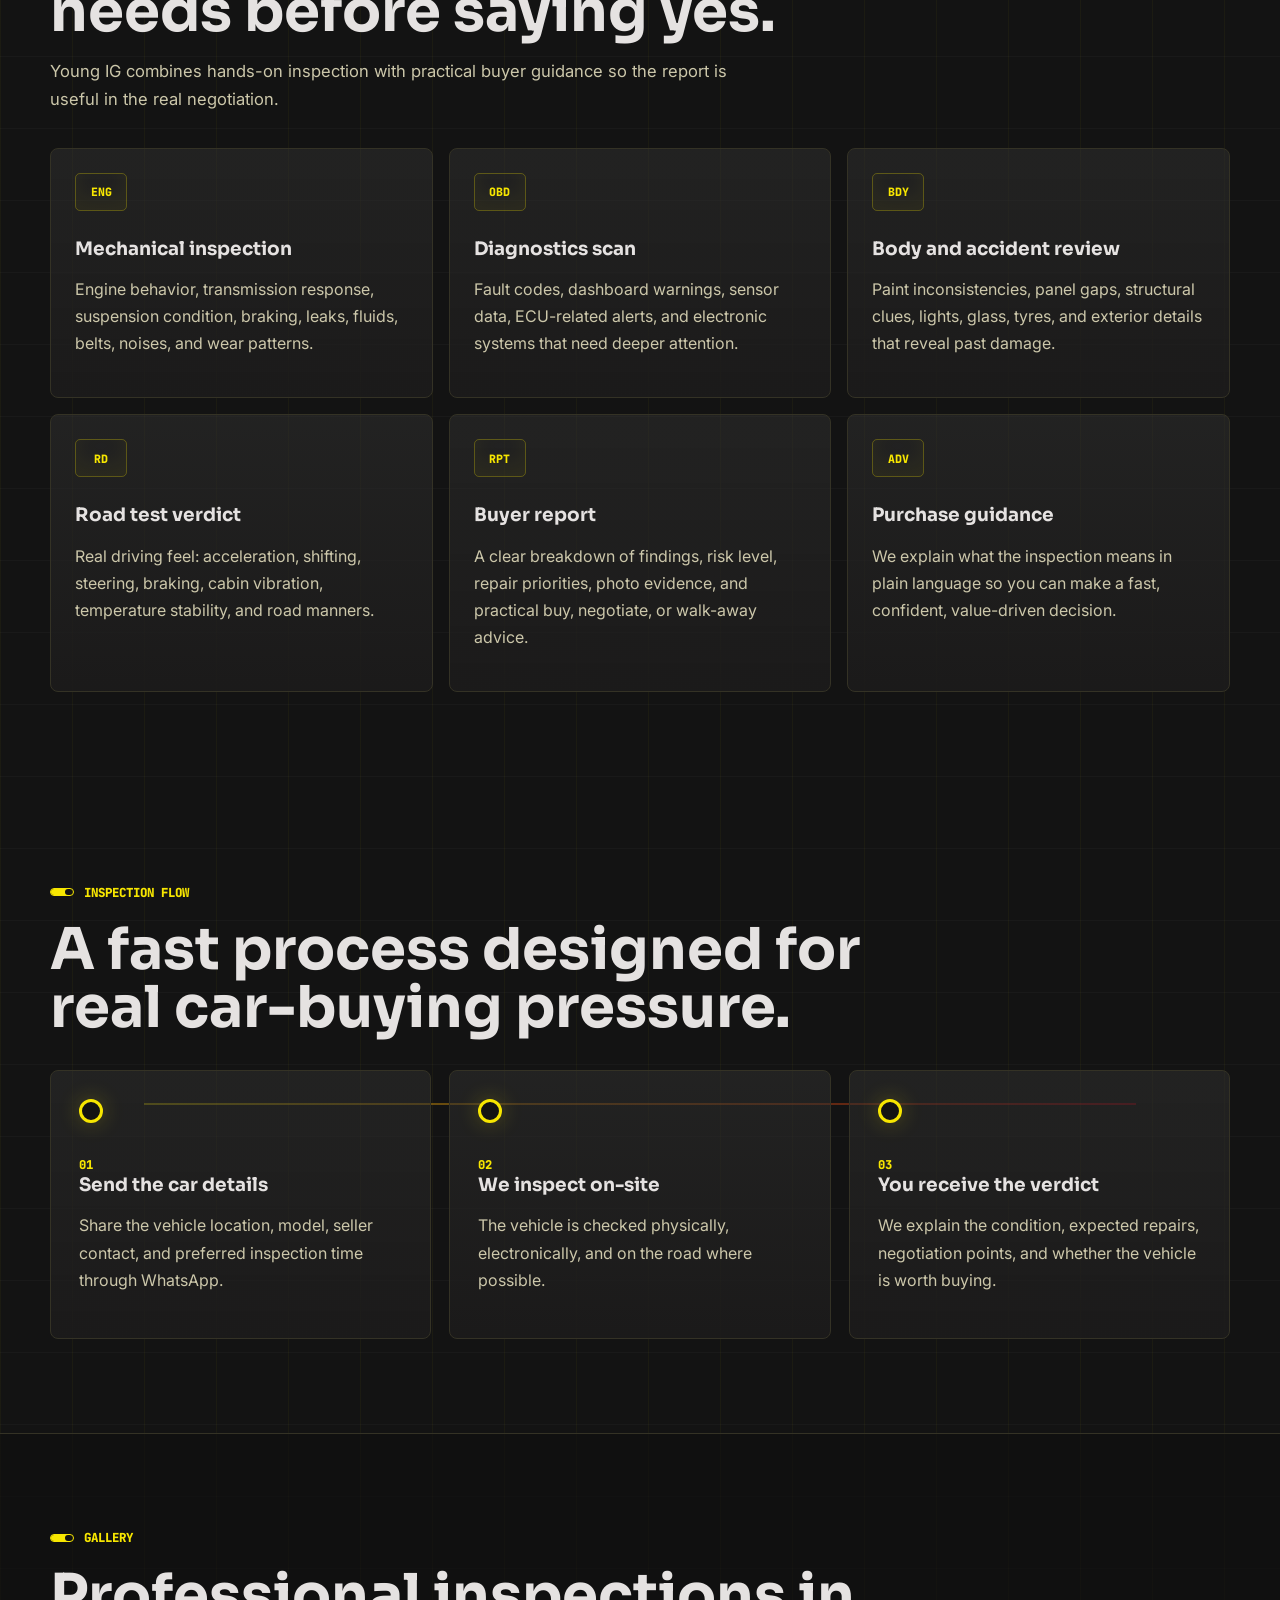
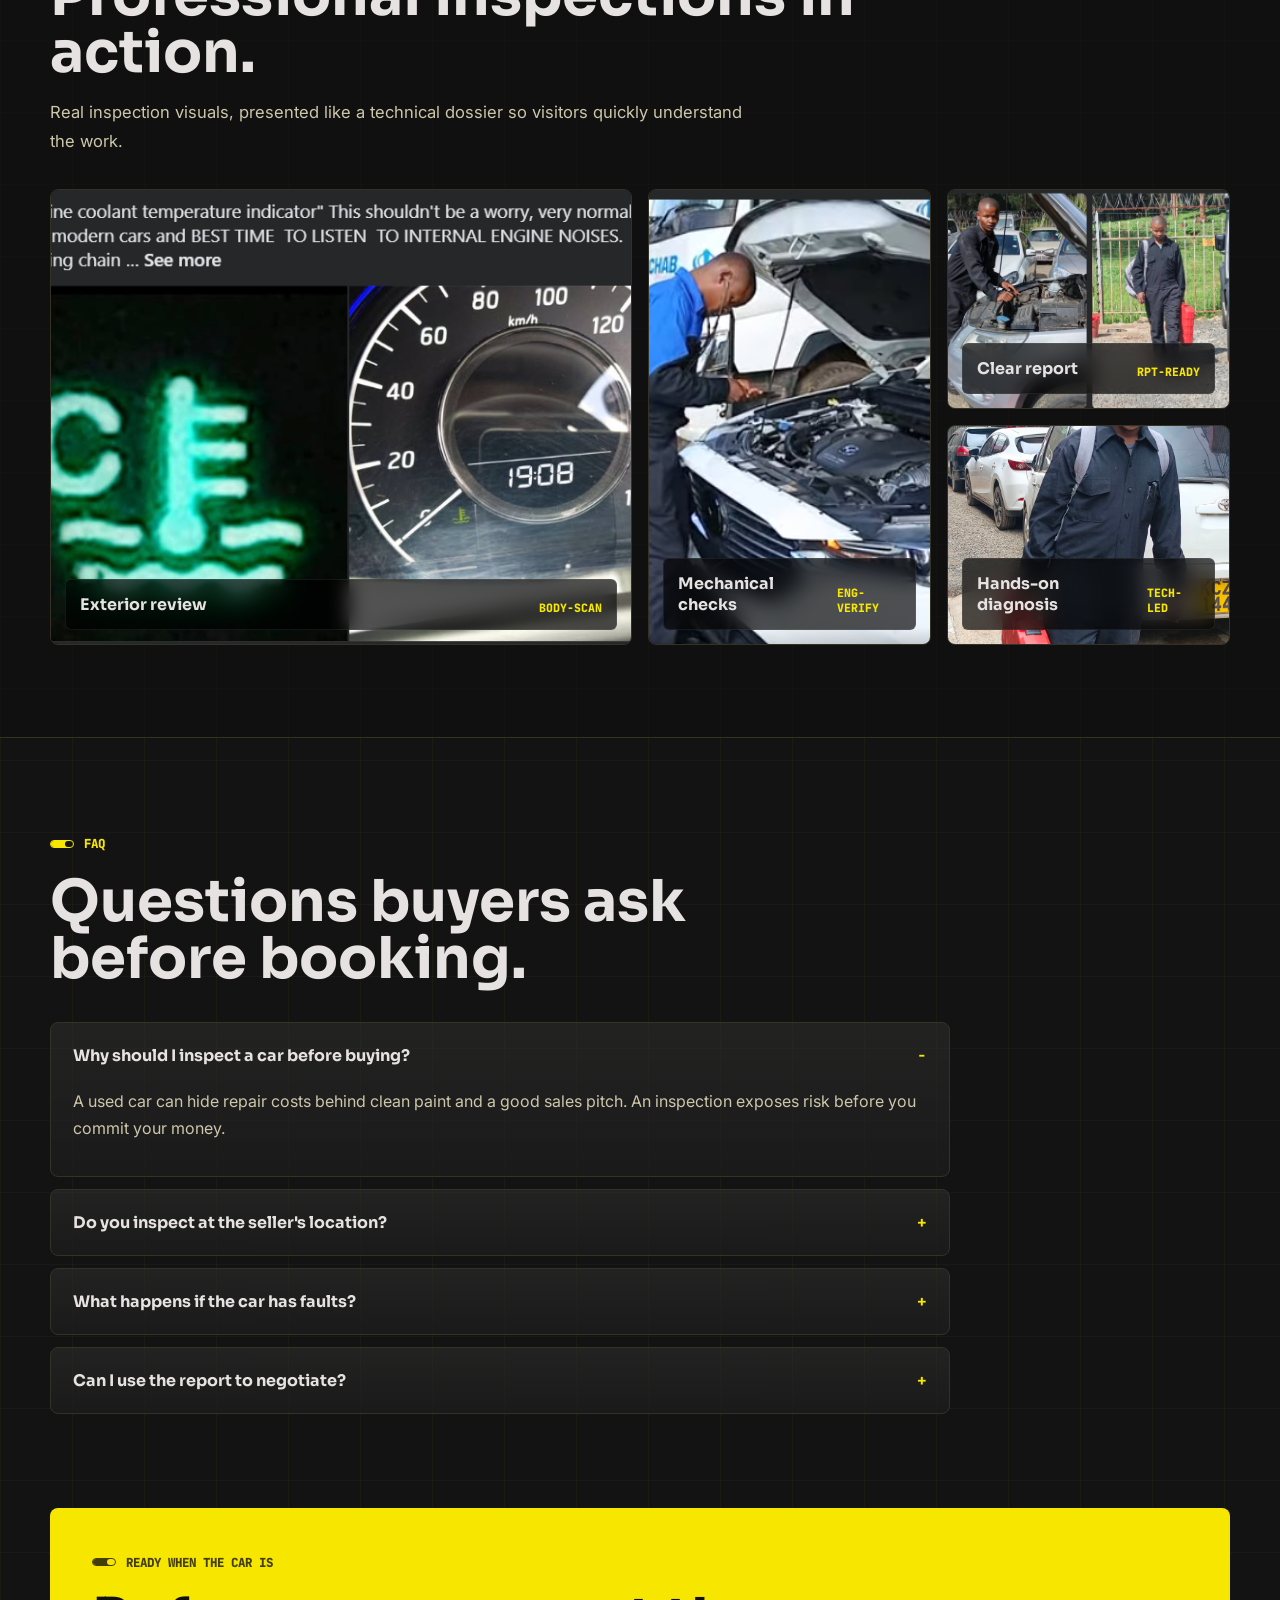
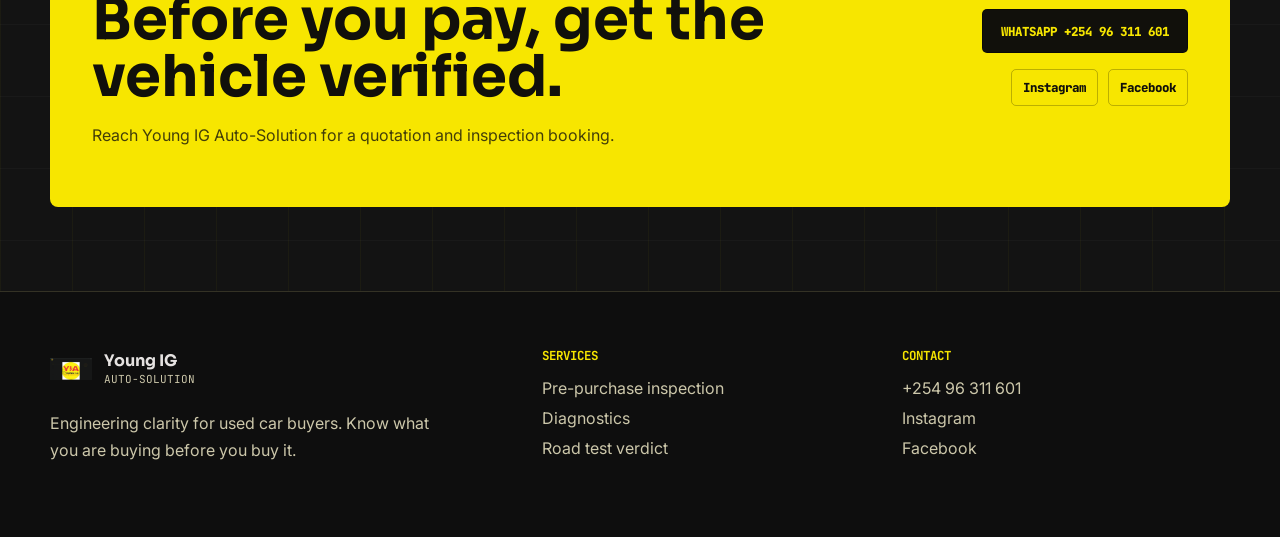
==== commit 78cc8121: "Fixing the Image on Mobiles Site issue" ====
--- a/index.html
+++ b/index.html
@@ -15,8 +15,6 @@
   <link rel="preconnect" href="https://fonts.gstatic.com" crossorigin>
   <link href="https://fonts.googleapis.com/css2?family=Inter:wght@400;500;600;700&family=JetBrains+Mono:wght@500;700&family=Sora:wght@600;700;800&display=swap" rel="stylesheet">
   <link rel="stylesheet" href="styles.css">
-  <!-- Vercel Web Analytics -->
-  <script defer src="https://cdn.vercel-insights.com/v1/script.js"></script>
 </head>
 <body>
   <div class="ignition-line" aria-hidden="true"></div>
@@ -57,7 +55,7 @@
         </a>
       </div>
     </nav>
-    <a class="header-cta" href="https://wa.me/25496311601?text=Hello%20Young%20IG%20Auto-Solution%2C%20I%20would%20like%20a%20quotation%20for%20a%20car%20pre-purchase%20inspection." target="_blank" rel="noopener">Book Inspection</a>
+    <a class="header-cta" href="https://wa.me/254796311601?text=Hello%20Young%20IG%20Auto-Solution%2C%20I%20would%20like%20a%20quotation%20for%20a%20car%20pre-purchase%20inspection." target="_blank" rel="noopener">Book Inspection</a>
   </header>
 
   <main id="home">
@@ -67,7 +65,7 @@
         <h2>Buy the car after the truth is on the table.</h2>
         <p class="hero-lede">Young IG Auto-Solution inspects the mechanical, electrical, body, and road-worthiness condition of used cars before money changes hands, helping buyers get value for every shilling.</p>
         <div class="hero-actions">
-          <a class="btn btn-primary" href="https://wa.me/25496311601?text=Hello%20Young%20IG%20Auto-Solution%2C%20I%20would%20like%20a%20quotation%20for%20a%20car%20pre-purchase%20inspection." target="_blank" rel="noopener">Get a Quotation</a>
+          <a class="btn btn-primary" href="https://wa.me/254796311601?text=Hello%20Young%20IG%20Auto-Solution%2C%20I%20would%20like%20a%20quotation%20for%20a%20car%20pre-purchase%20inspection." target="_blank" rel="noopener">Get a Quotation</a>
           <a class="btn btn-ghost" href="#services">View Services</a>
         </div>
         <div class="trust-strip" aria-label="Inspection highlights">
@@ -237,7 +235,7 @@
         <p>Reach Young IG Auto-Solution for a quotation and inspection booking.</p>
       </div>
       <div class="cta-actions">
-        <a class="btn btn-dark" href="https://wa.me/25496311601?text=Hello%20Young%20IG%20Auto-Solution%2C%20I%20would%20like%20a%20quotation%20for%20a%20car%20pre-purchase%20inspection." target="_blank" rel="noopener">WhatsApp +254 96 311 601</a>
+        <a class="btn btn-dark" href="https://wa.me/254796311601?text=Hello%20Young%20IG%20Auto-Solution%2C%20I%20would%20like%20a%20quotation%20for%20a%20car%20pre-purchase%20inspection." target="_blank" rel="noopener">WhatsApp +254 96 311 601</a>
         <div class="socials" aria-label="Social media links">
           <a href="https://www.instagram.com/wahome_i/" target="_blank" rel="noopener">Instagram</a>
           <a href="https://www.facebook.com/ian.wahome.58" target="_blank" rel="noopener">Facebook</a>
@@ -263,14 +261,14 @@
       </div>
       <div>
         <h3>Contact</h3>
-        <a href="https://wa.me/25496311601" target="_blank" rel="noopener">+254 96 311 601</a>
+        <a href="https://wa.me/254796311601" target="_blank" rel="noopener">+254 96 311 601</a>
         <a href="https://www.instagram.com/wahome_i/" target="_blank" rel="noopener">Instagram</a>
         <a href="https://www.facebook.com/ian.wahome.58" target="_blank" rel="noopener">Facebook</a>
       </div>
     </div>
   </footer>
 
-  <a class="whatsapp-float" href="https://wa.me/25496311601?text=Hello%20Young%20IG%20Auto-Solution%2C%20I%20would%20like%20a%20quotation%20for%20a%20car%20pre-purchase%20inspection." target="_blank" rel="noopener" aria-label="Contact Young IG on WhatsApp for a quotation">
+  <a class="whatsapp-float" href="https://wa.me/254796311601?text=Hello%20Young%20IG%20Auto-Solution%2C%20I%20would%20like%20a%20quotation%20for%20a%20car%20pre-purchase%20inspection." target="_blank" rel="noopener" aria-label="Contact Young IG on WhatsApp for a quotation">
     <span>Contact for a Quotation</span>
     <svg viewBox="0 0 32 32" aria-hidden="true">
       <path d="M16.04 3.2A12.65 12.65 0 0 0 5.23 22.4L3.6 28.8l6.56-1.56A12.65 12.65 0 1 0 16.04 3.2Zm0 2.35a10.3 10.3 0 0 1 8.78 15.68 10.3 10.3 0 0 1-13.8 3.58l-.47-.28-3.55.84.88-3.43-.31-.5A10.3 10.3 0 0 1 16.04 5.55Zm-4.4 5.34c-.23 0-.6.08-.91.43-.31.34-1.2 1.17-1.2 2.84 0 1.68 1.23 3.3 1.4 3.53.17.23 2.38 3.82 5.86 5.2 2.9 1.15 3.49.92 4.12.86.63-.06 2.03-.83 2.32-1.63.29-.8.29-1.49.2-1.63-.08-.14-.31-.23-.66-.4-.34-.18-2.03-1-2.34-1.12-.31-.11-.54-.17-.77.18-.23.34-.89 1.11-1.09 1.34-.2.23-.4.26-.74.09-.34-.18-1.45-.53-2.76-1.7-1.02-.9-1.71-2.03-1.91-2.37-.2-.35-.02-.54.15-.71.16-.15.34-.4.52-.6.17-.2.23-.34.34-.57.12-.23.06-.43-.03-.6-.09-.18-.77-1.86-1.06-2.55-.28-.67-.56-.58-.77-.59h-.67Z"/>
--- a/styles.css
+++ b/styles.css
@@ -418,13 +418,15 @@
 }
 
 .hero-dashboard img {
+  position: absolute;
+  inset: 0;
   width: 100%;
   height: 100%;
-  min-height: 560px;
   object-fit: cover;
   object-position: center top;
   filter: saturate(0.92) contrast(1.08);
   transform: scale(1.02);
+  transform-origin: center;
 }
 
 .scan-card {
@@ -930,12 +932,14 @@
   .hero-dashboard {
     min-height: 470px;
     width: 100%;
+    position: relative;
   }
 
   .hero-dashboard img {
+    position: absolute;
+    inset: 0;
     width: 100%;
     height: 100%;
-    min-height: 470px;
     object-fit: cover;
     object-position: center top;
   }
@@ -1007,10 +1011,18 @@
 
   .hero-dashboard {
     display: grid;
+    grid-template-rows: 1fr auto;
   }
 
   .hero-dashboard img {
     grid-row: 1;
+    position: relative;
+    inset: auto;
+    width: 100%;
+    height: 100%;
+    min-height: 410px;
+    object-fit: cover;
+    object-position: center top;
   }
 
   .scan-card-top,
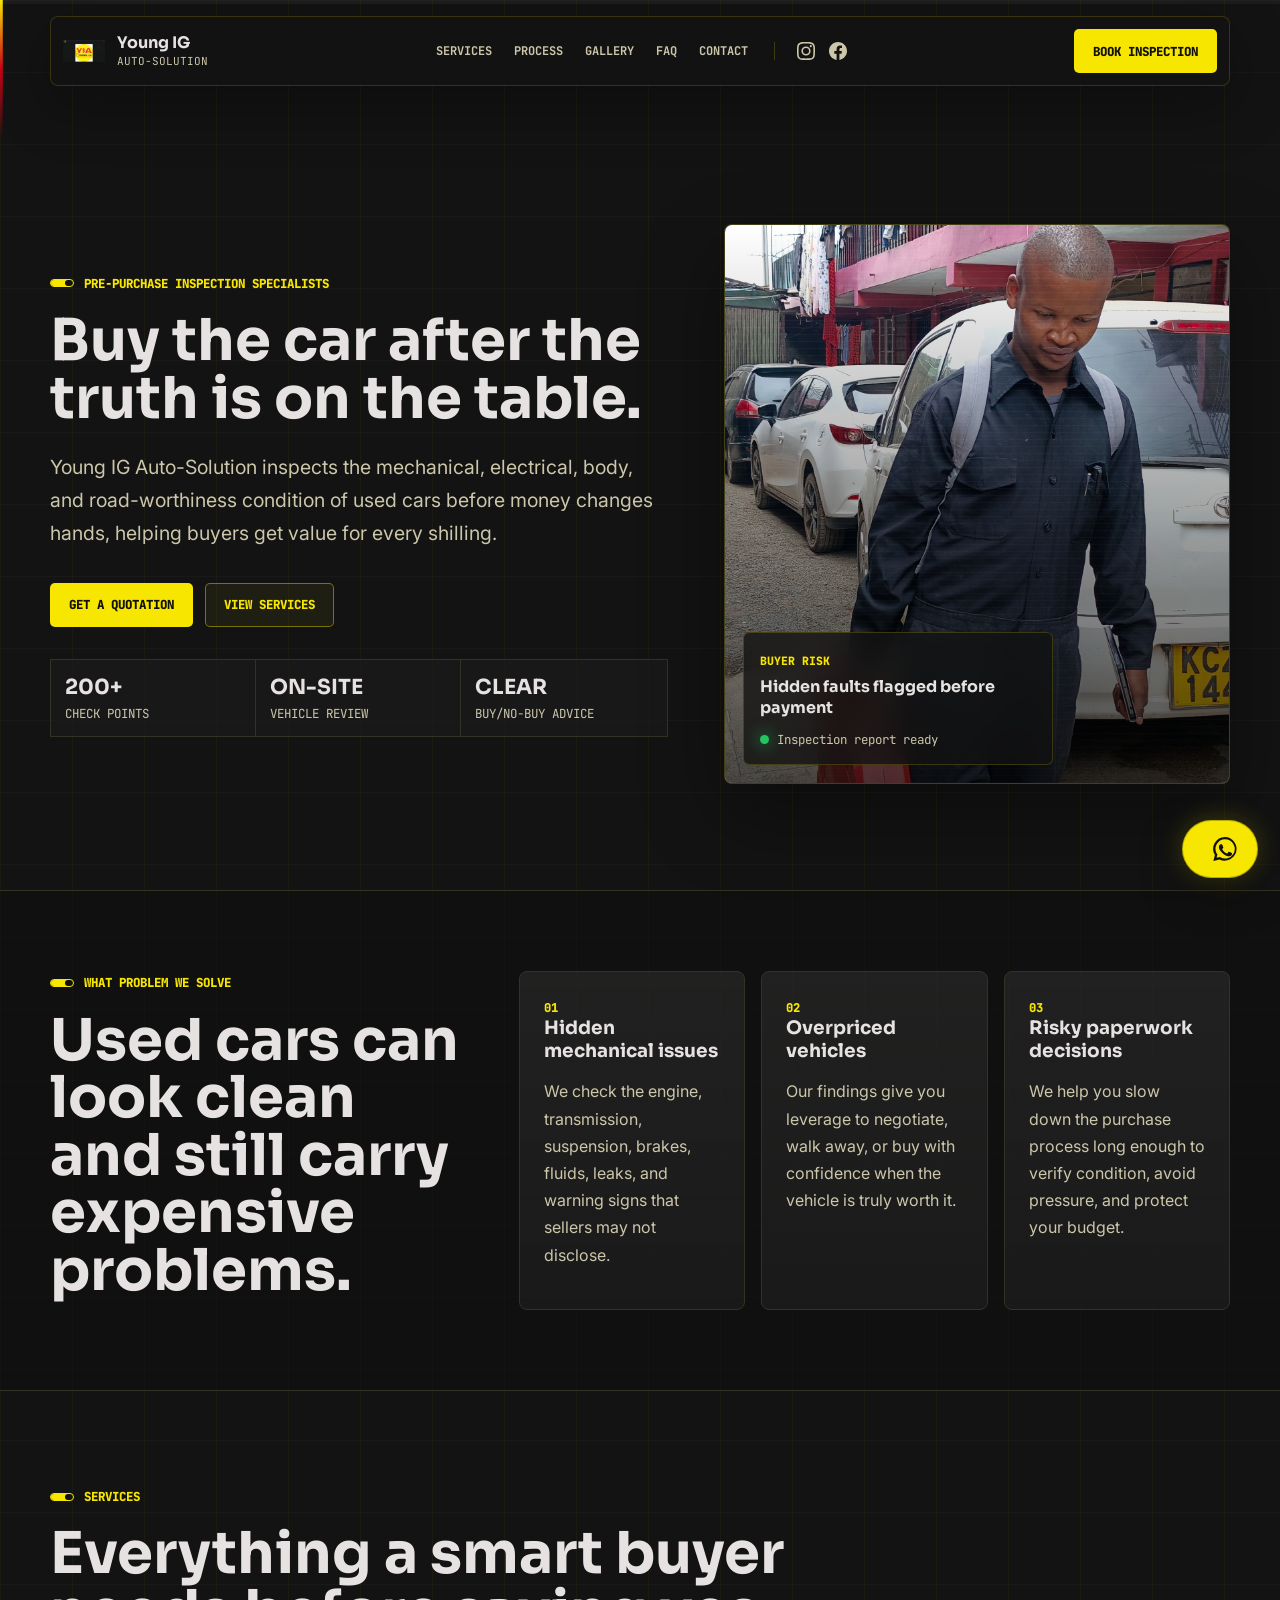
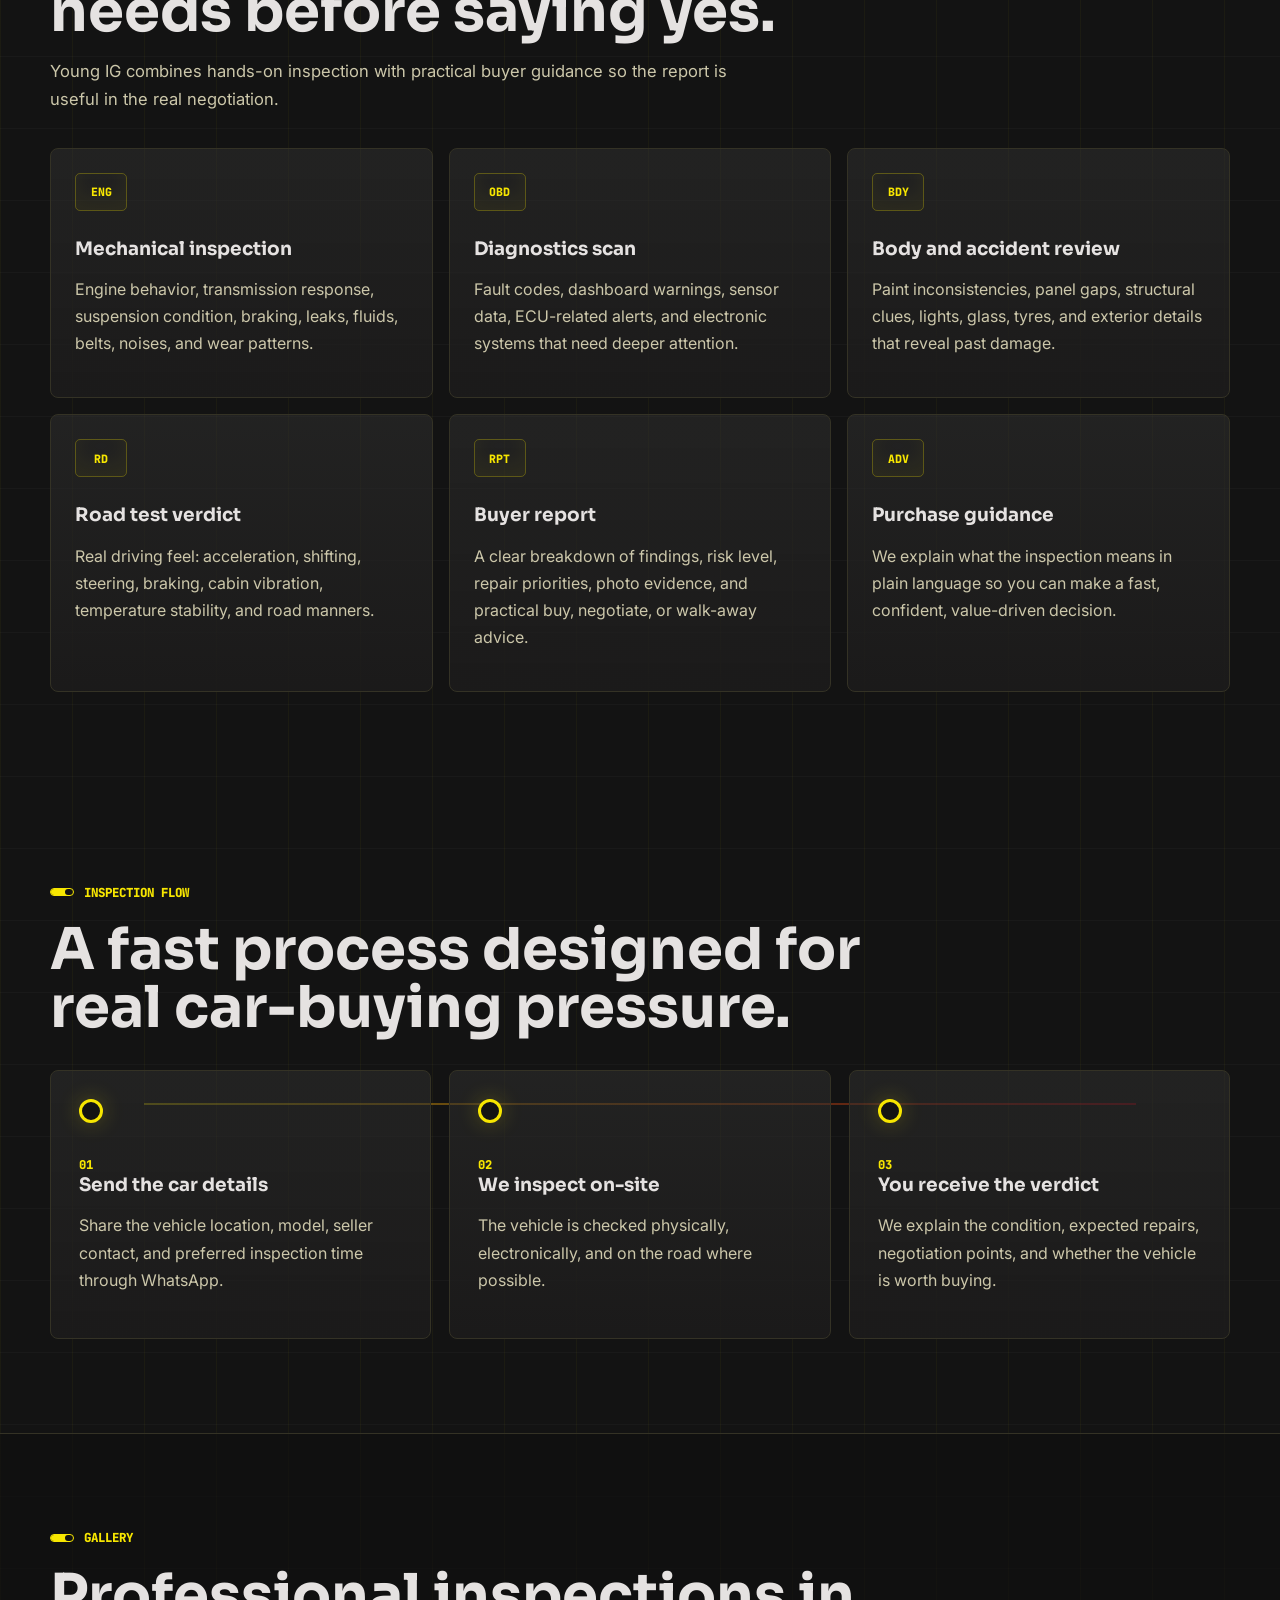
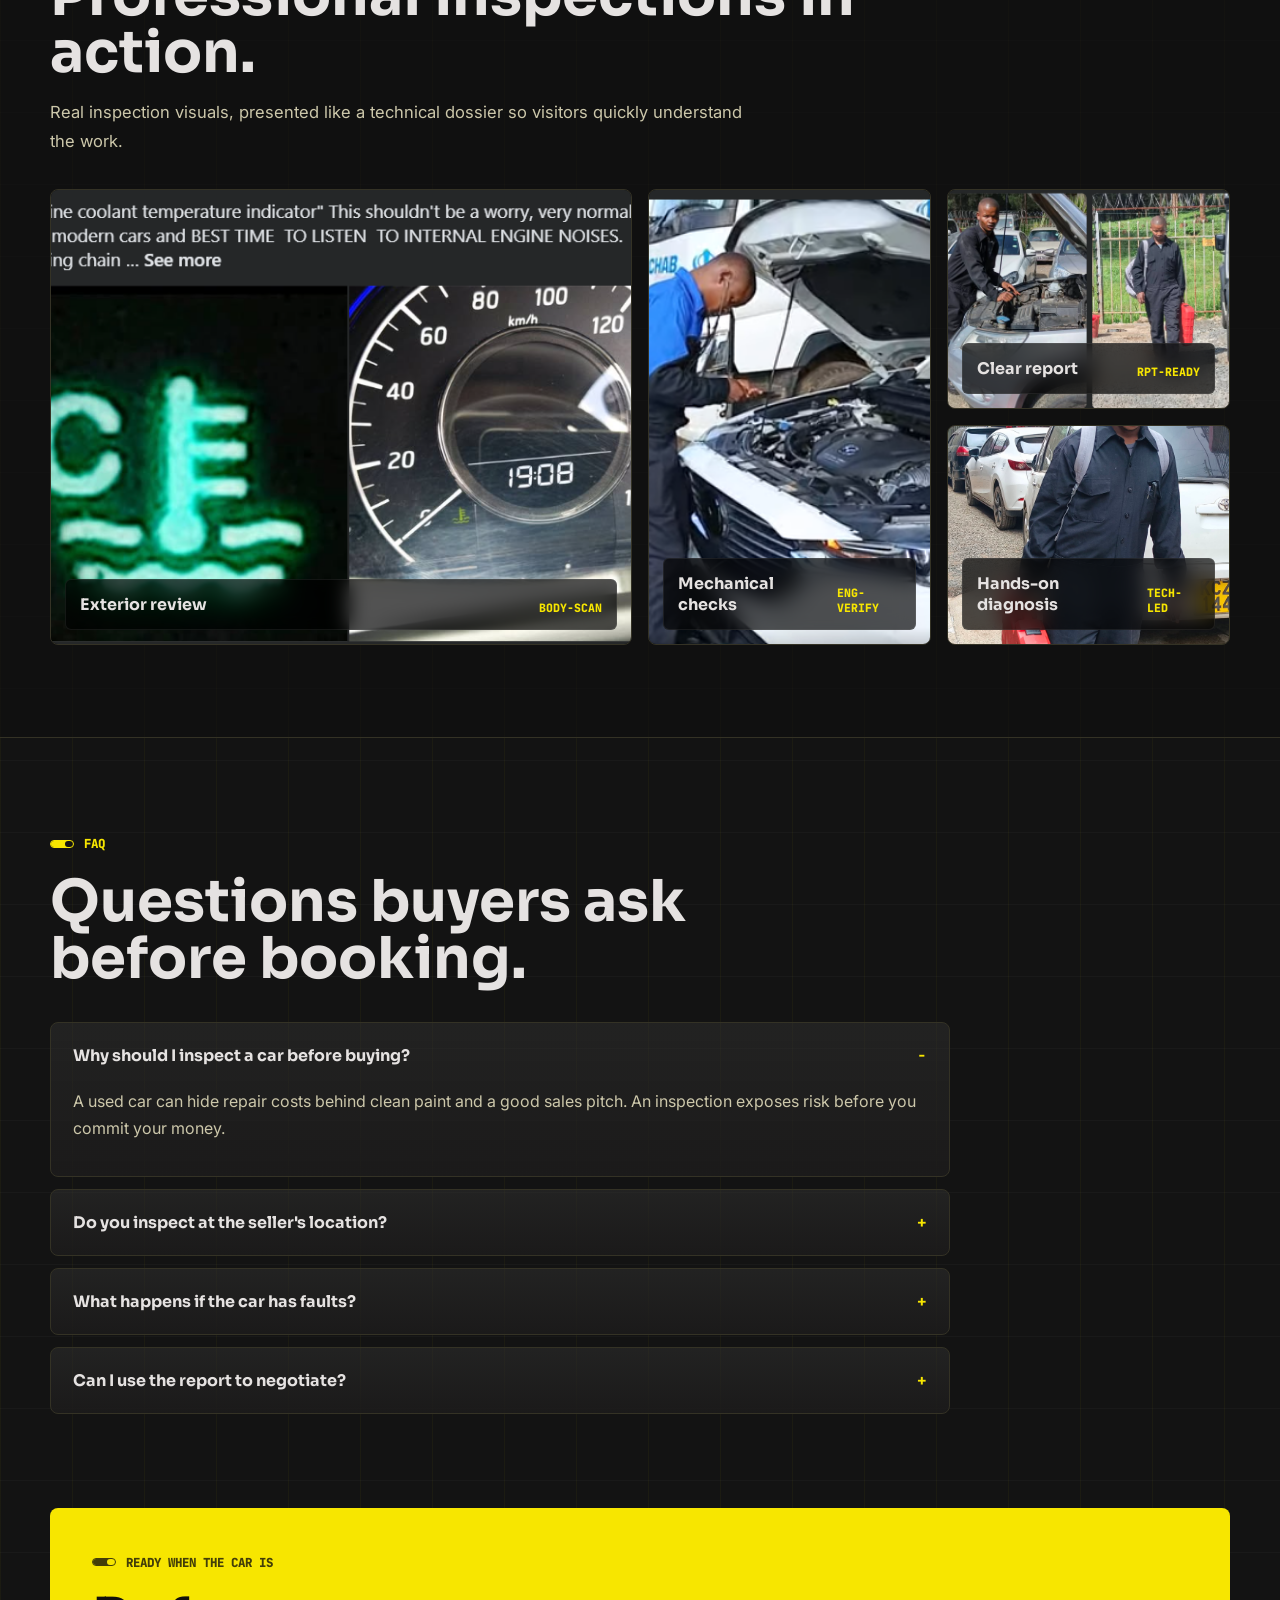
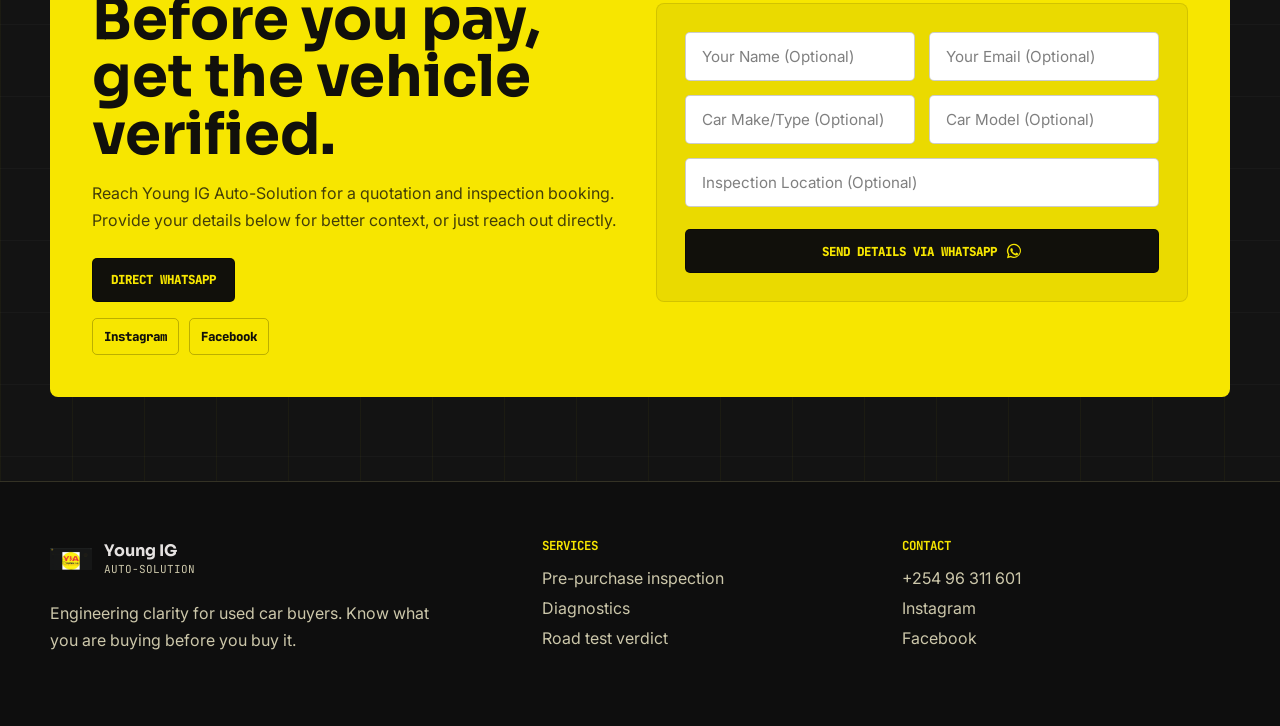
==== commit ca72a34e: "Edited the contact form so that it offers much more context to the Mechanic" ====
--- a/index.html
+++ b/index.html
@@ -232,14 +232,33 @@
       <div>
         <p class="eyebrow dark"><span></span> Ready when the car is</p>
         <h2>Before you pay, get the vehicle verified.</h2>
-        <p>Reach Young IG Auto-Solution for a quotation and inspection booking.</p>
-      </div>
-      <div class="cta-actions">
-        <a class="btn btn-dark" href="https://wa.me/254796311601?text=Hello%20Young%20IG%20Auto-Solution%2C%20I%20would%20like%20a%20quotation%20for%20a%20car%20pre-purchase%20inspection." target="_blank" rel="noopener">WhatsApp +254 96 311 601</a>
-        <div class="socials" aria-label="Social media links">
-          <a href="https://www.instagram.com/wahome_i/" target="_blank" rel="noopener">Instagram</a>
-          <a href="https://www.facebook.com/ian.wahome.58" target="_blank" rel="noopener">Facebook</a>
-        </div>
+        <p>Reach Young IG Auto-Solution for a quotation and inspection booking. Provide your details below for better context, or just reach out directly.</p>
+        <div class="cta-actions" style="justify-items: start; margin-top: 24px;">
+          <a class="btn btn-dark" href="https://wa.me/254796311601?text=Hello%20Young%20IG%20Auto-Solution%2C%20I%20would%20like%20a%20quotation%20for%20a%20car%20pre-purchase%20inspection." target="_blank" rel="noopener">Direct WhatsApp</a>
+          <div class="socials" aria-label="Social media links">
+            <a href="https://www.instagram.com/wahome_i/" target="_blank" rel="noopener">Instagram</a>
+            <a href="https://www.facebook.com/ian.wahome.58" target="_blank" rel="noopener">Facebook</a>
+          </div>
+        </div>
+      </div>
+      <div class="contact-form-wrapper">
+        <form id="wa-contact-form" class="wa-form">
+          <div class="form-row">
+            <input type="text" id="wa-name" placeholder="Your Name (Optional)">
+            <input type="email" id="wa-email" placeholder="Your Email (Optional)">
+          </div>
+          <div class="form-row">
+            <input type="text" id="wa-make" placeholder="Car Make/Type (Optional)">
+            <input type="text" id="wa-model" placeholder="Car Model (Optional)">
+          </div>
+          <input type="text" id="wa-location" placeholder="Inspection Location (Optional)">
+          <button type="submit" class="btn btn-dark" style="width: 100%; margin-top: 8px;">
+            Send details via WhatsApp
+            <svg viewBox="0 0 32 32" aria-hidden="true" style="width:18px;height:18px;margin-left:8px;fill:currentColor;vertical-align:middle;">
+              <path d="M16.04 3.2A12.65 12.65 0 0 0 5.23 22.4L3.6 28.8l6.56-1.56A12.65 12.65 0 1 0 16.04 3.2Zm0 2.35a10.3 10.3 0 0 1 8.78 15.68 10.3 10.3 0 0 1-13.8 3.58l-.47-.28-3.55.84.88-3.43-.31-.5A10.3 10.3 0 0 1 16.04 5.55Zm-4.4 5.34c-.23 0-.6.08-.91.43-.31.34-1.2 1.17-1.2 2.84 0 1.68 1.23 3.3 1.4 3.53.17.23 2.38 3.82 5.86 5.2 2.9 1.15 3.49.92 4.12.86.63-.06 2.03-.83 2.32-1.63.29-.8.29-1.49.2-1.63-.08-.14-.31-.23-.66-.4-.34-.18-2.03-1-2.34-1.12-.31-.11-.54-.17-.77.18-.23.34-.89 1.11-1.09 1.34-.2.23-.4.26-.74.09-.34-.18-1.45-.53-2.76-1.7-1.02-.9-1.71-2.03-1.91-2.37-.2-.35-.02-.54.15-.71.16-.15.34-.4.52-.6.17-.2.23-.34.34-.57.12-.23.06-.43-.03-.6-.09-.18-.77-1.86-1.06-2.55-.28-.67-.56-.58-.77-.59h-.67Z"/>
+            </svg>
+          </button>
+        </form>
       </div>
     </section>
   </main>
--- a/styles.css
+++ b/styles.css
@@ -718,7 +718,7 @@
 
 .cta-panel {
   display: grid;
-  grid-template-columns: 1fr auto;
+  grid-template-columns: 1fr 1fr;
   gap: 32px;
   align-items: center;
   margin-bottom: 84px;
@@ -726,6 +726,43 @@
   border-radius: var(--radius);
   background: var(--yellow);
   color: var(--black);
+}
+
+.wa-form {
+  display: grid;
+  gap: 14px;
+  background: rgba(0, 0, 0, 0.05);
+  padding: 28px;
+  border-radius: var(--radius);
+  border: 1px solid rgba(0, 0, 0, 0.1);
+}
+
+.wa-form .form-row {
+  display: grid;
+  grid-template-columns: 1fr 1fr;
+  gap: 14px;
+}
+
+.wa-form input {
+  width: 100%;
+  padding: 14px 16px;
+  background: #ffffff;
+  border: 1px solid rgba(0, 0, 0, 0.2);
+  border-radius: 5px;
+  color: var(--black);
+  font-family: Inter, sans-serif;
+  font-size: 0.95rem;
+  transition: border-color 200ms ease, box-shadow 200ms ease;
+}
+
+.wa-form input::placeholder {
+  color: rgba(0, 0, 0, 0.5);
+}
+
+.wa-form input:focus {
+  outline: none;
+  border-color: var(--black);
+  box-shadow: 0 0 0 3px rgba(0, 0, 0, 0.1);
 }
 
 .cta-panel h2,
@@ -1061,6 +1098,10 @@
     padding: 28px 20px;
   }
 
+  .wa-form .form-row {
+    grid-template-columns: 1fr;
+  }
+
   .whatsapp-float {
     right: 14px;
     bottom: 14px;
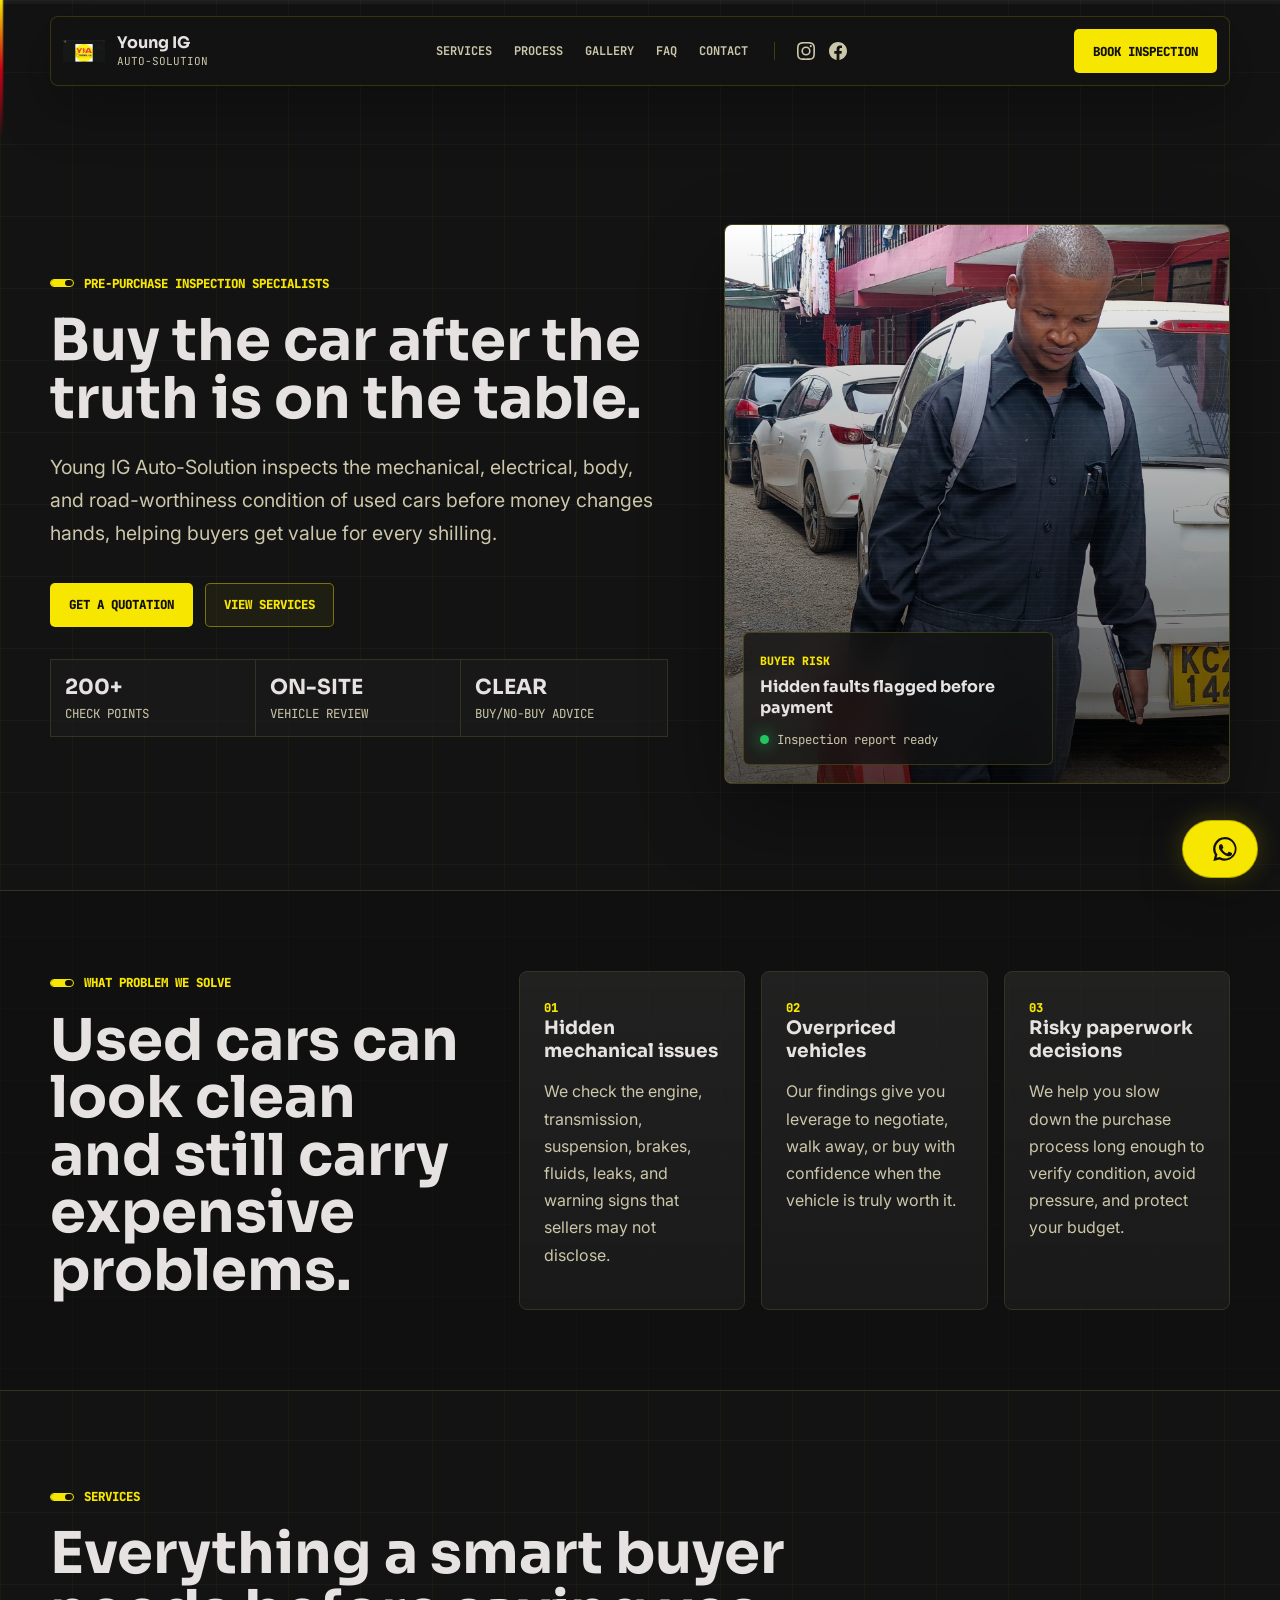
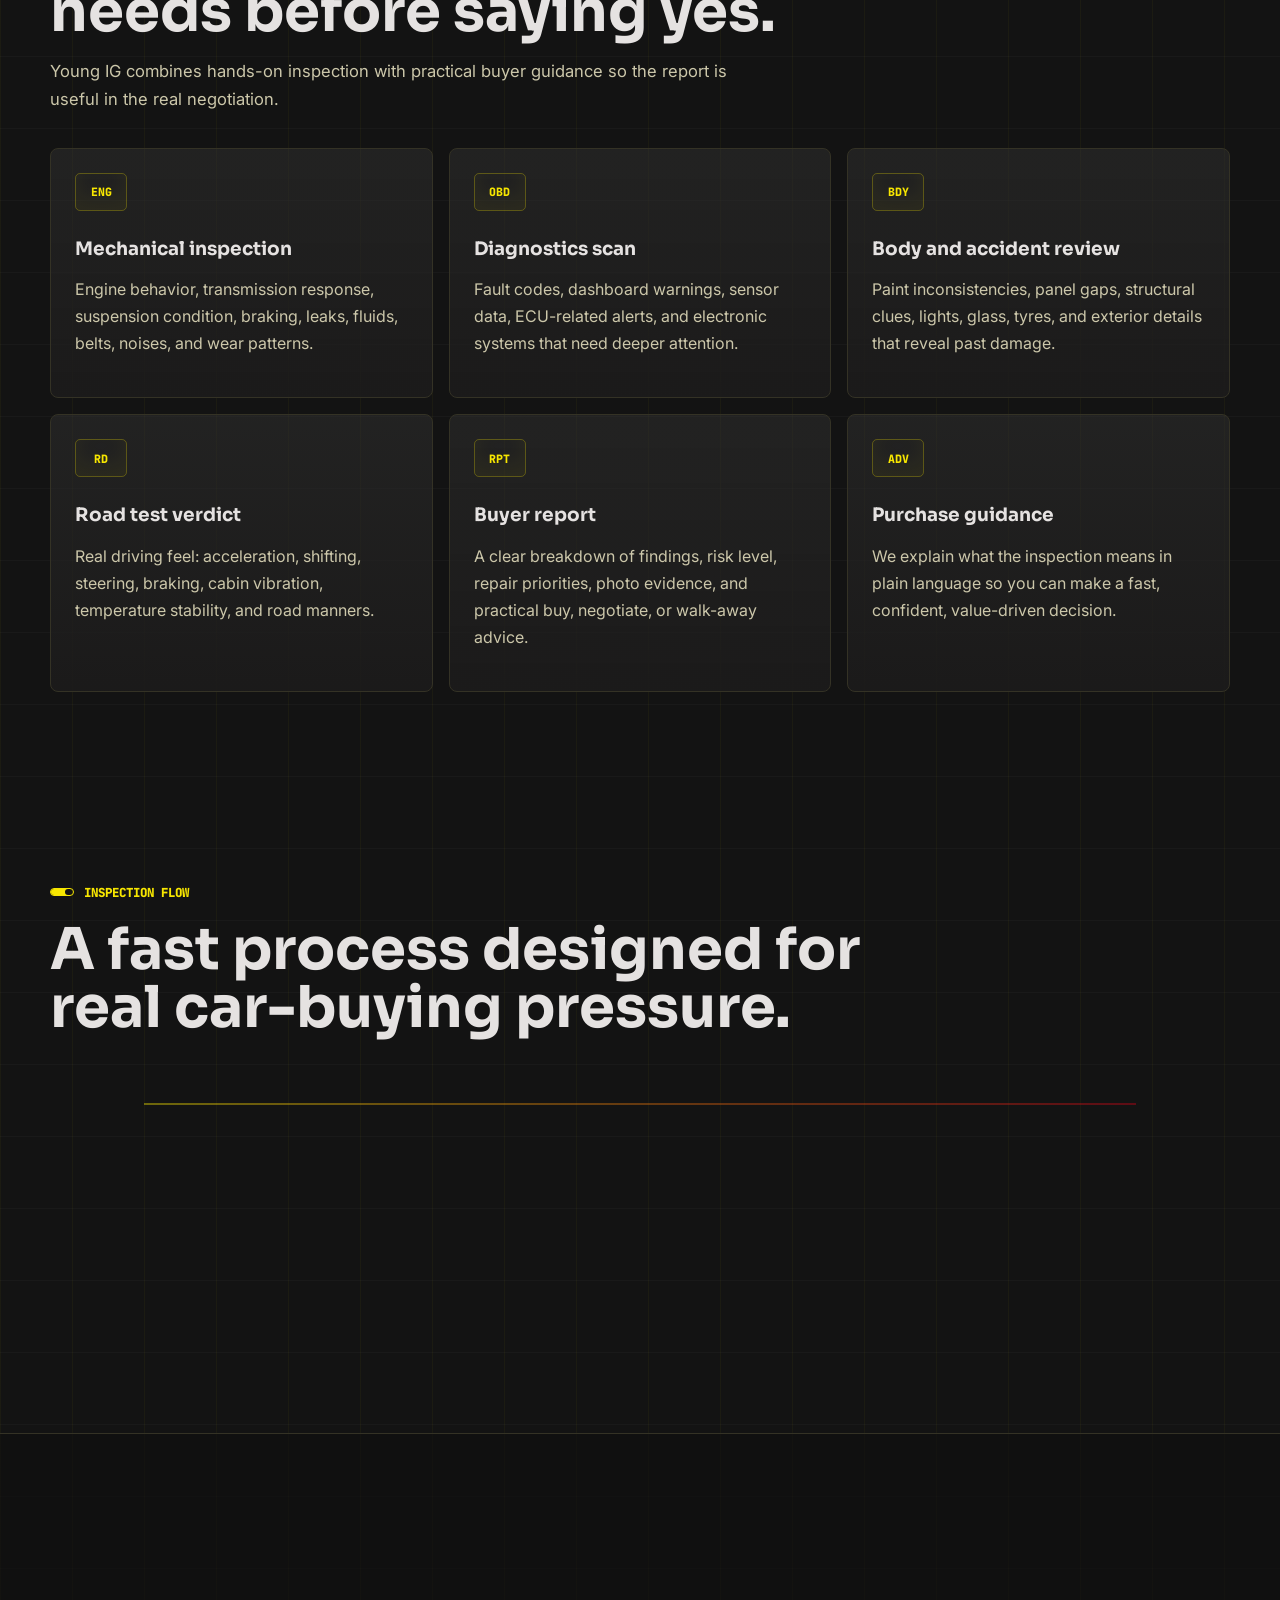
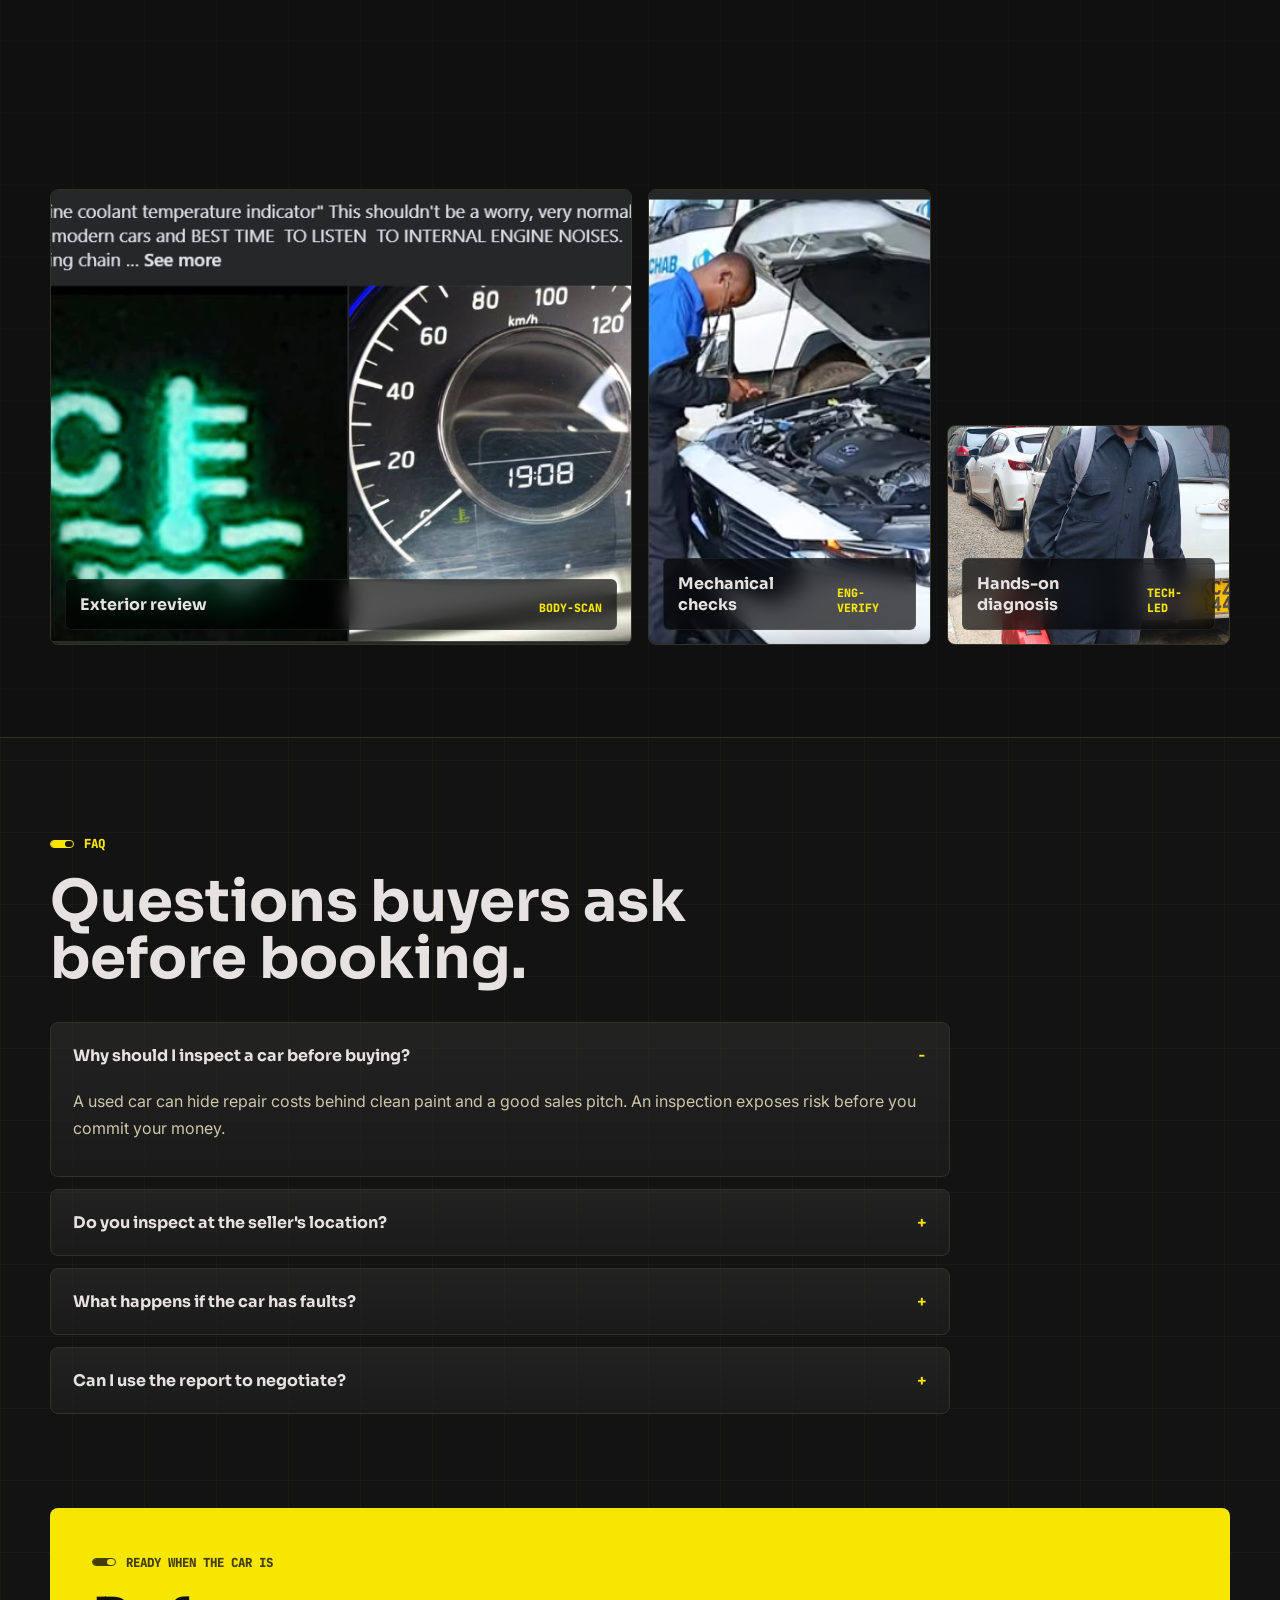
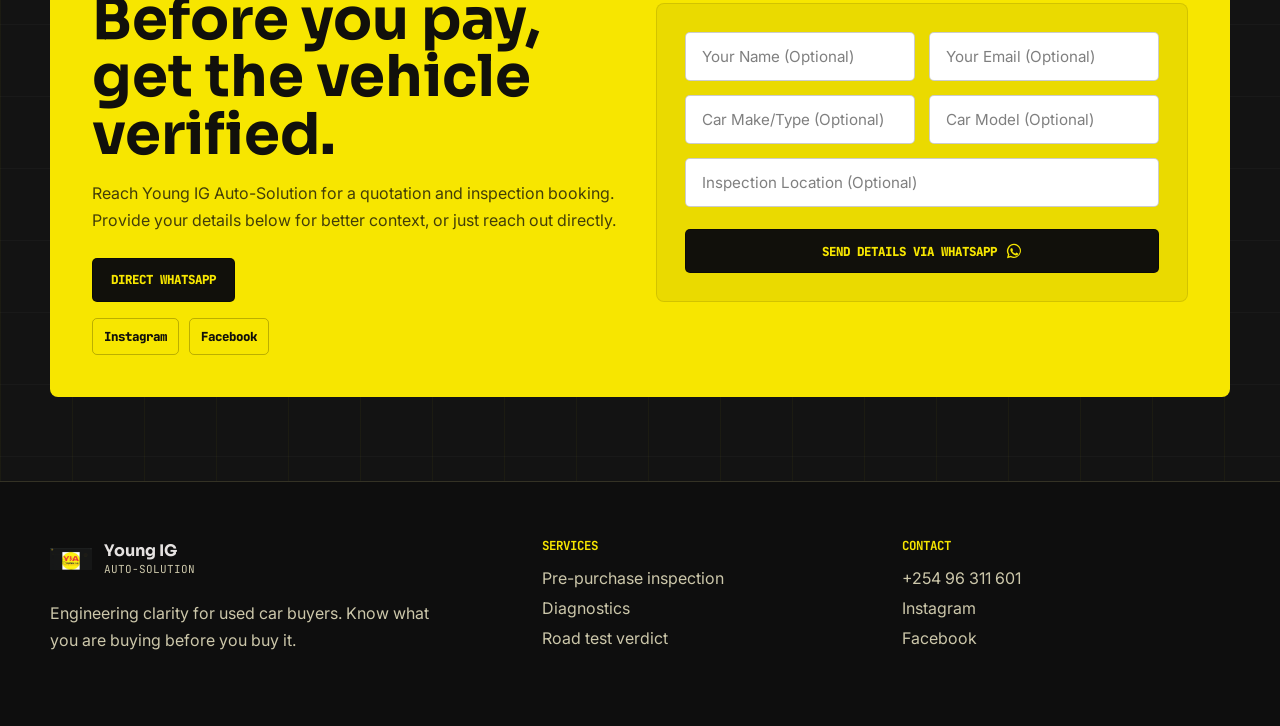
==== commit 8f89b5c7: "Merge 6624c3cd9afbb12621980997c30f6353dbf30b9b into ca72a34e921fa4ca9147d93e3c1d0285ae2b84d4" ====
--- a/index.html
+++ b/index.html
@@ -15,6 +15,8 @@
   <link rel="preconnect" href="https://fonts.gstatic.com" crossorigin>
   <link href="https://fonts.googleapis.com/css2?family=Inter:wght@400;500;600;700&family=JetBrains+Mono:wght@500;700&family=Sora:wght@600;700;800&display=swap" rel="stylesheet">
   <link rel="stylesheet" href="styles.css">
+  <!-- Vercel Web Analytics -->
+  <script defer src="https://cdn.vercel-insights.com/v1/script.js"></script>
 </head>
 <body>
   <div class="ignition-line" aria-hidden="true"></div>
